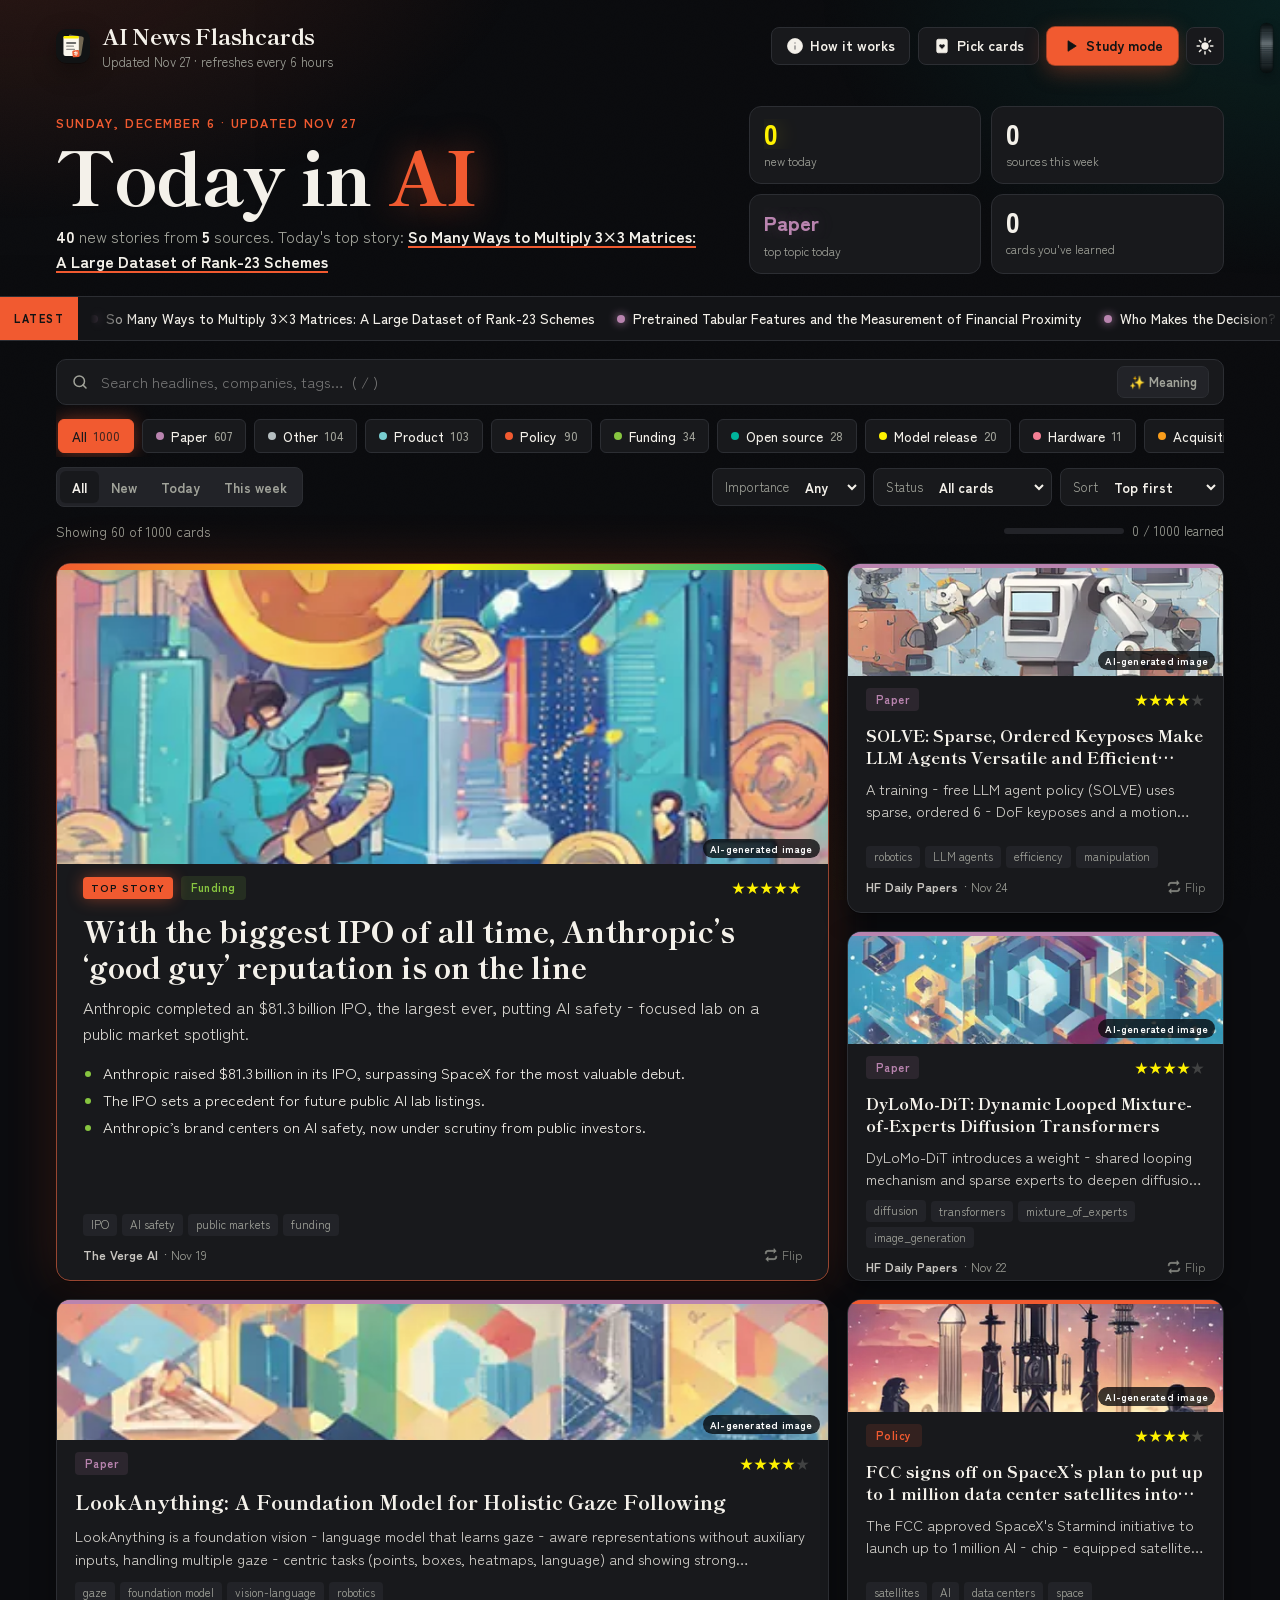
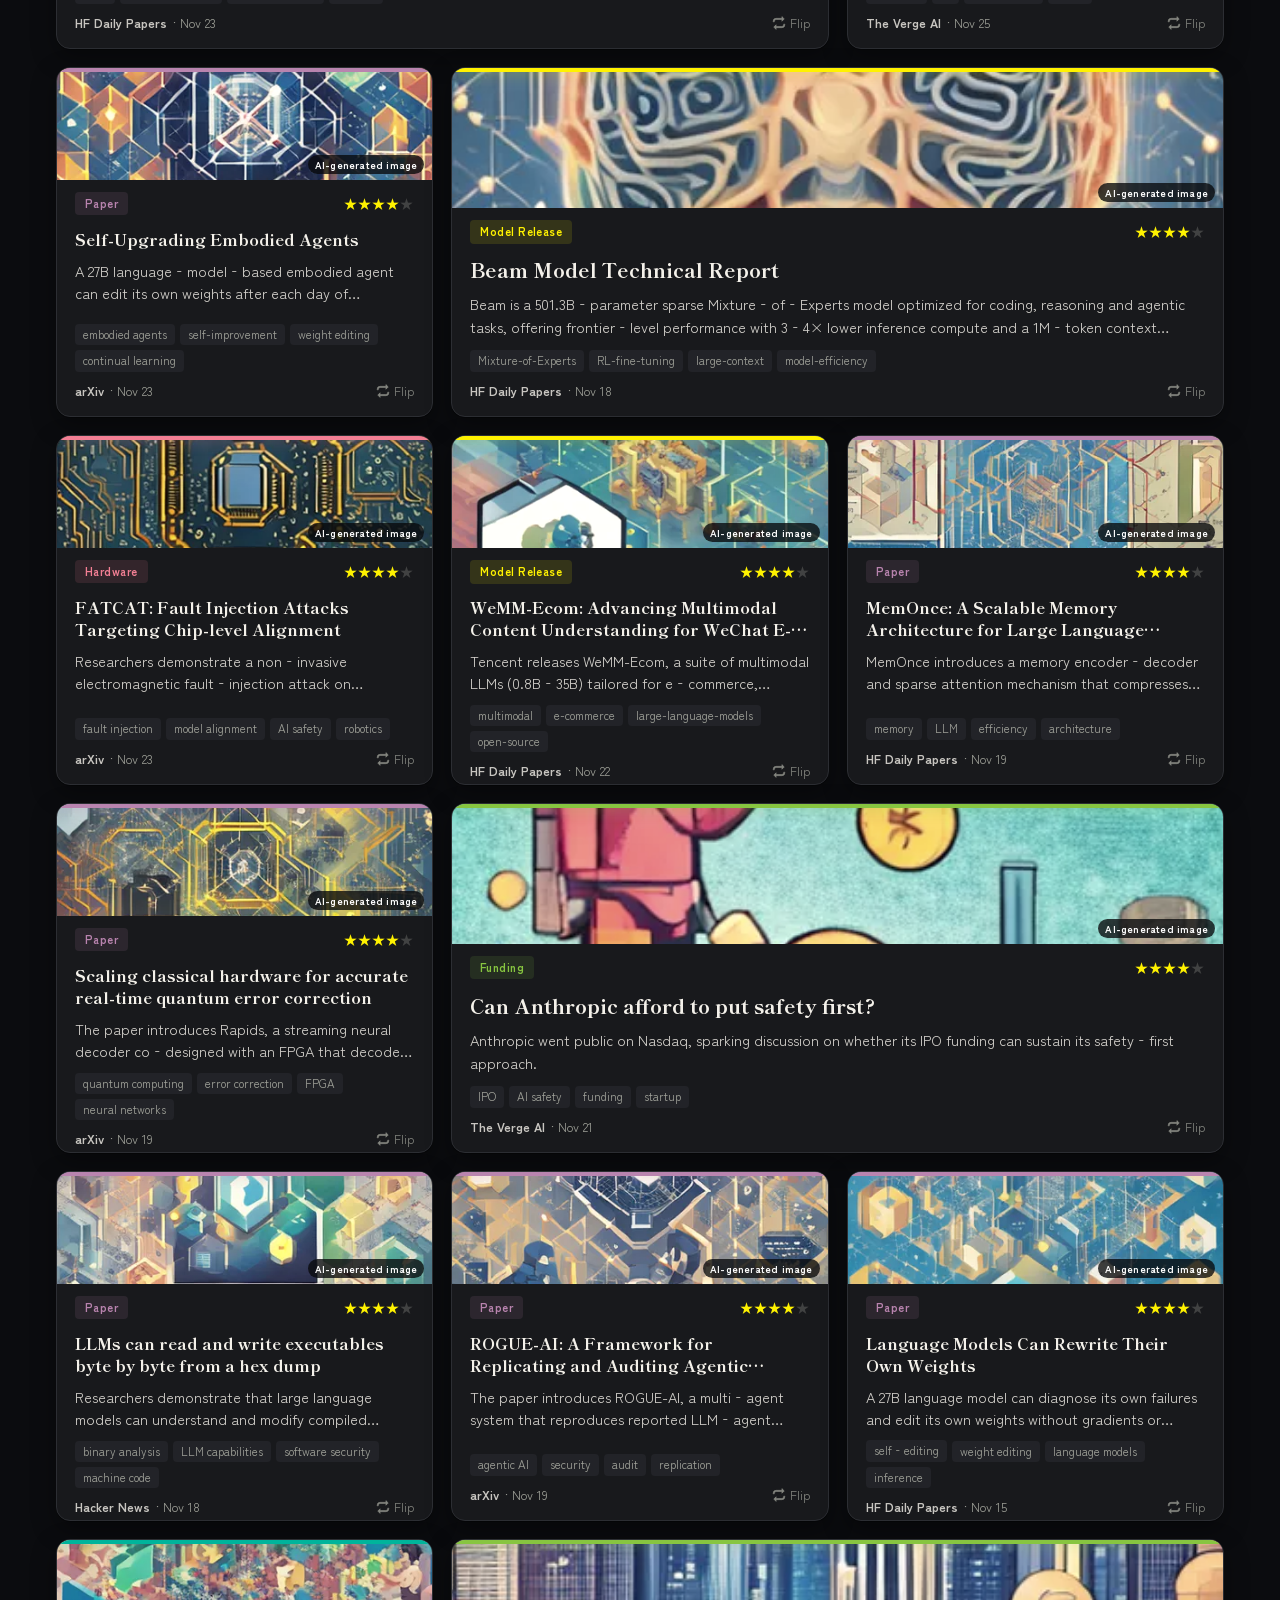
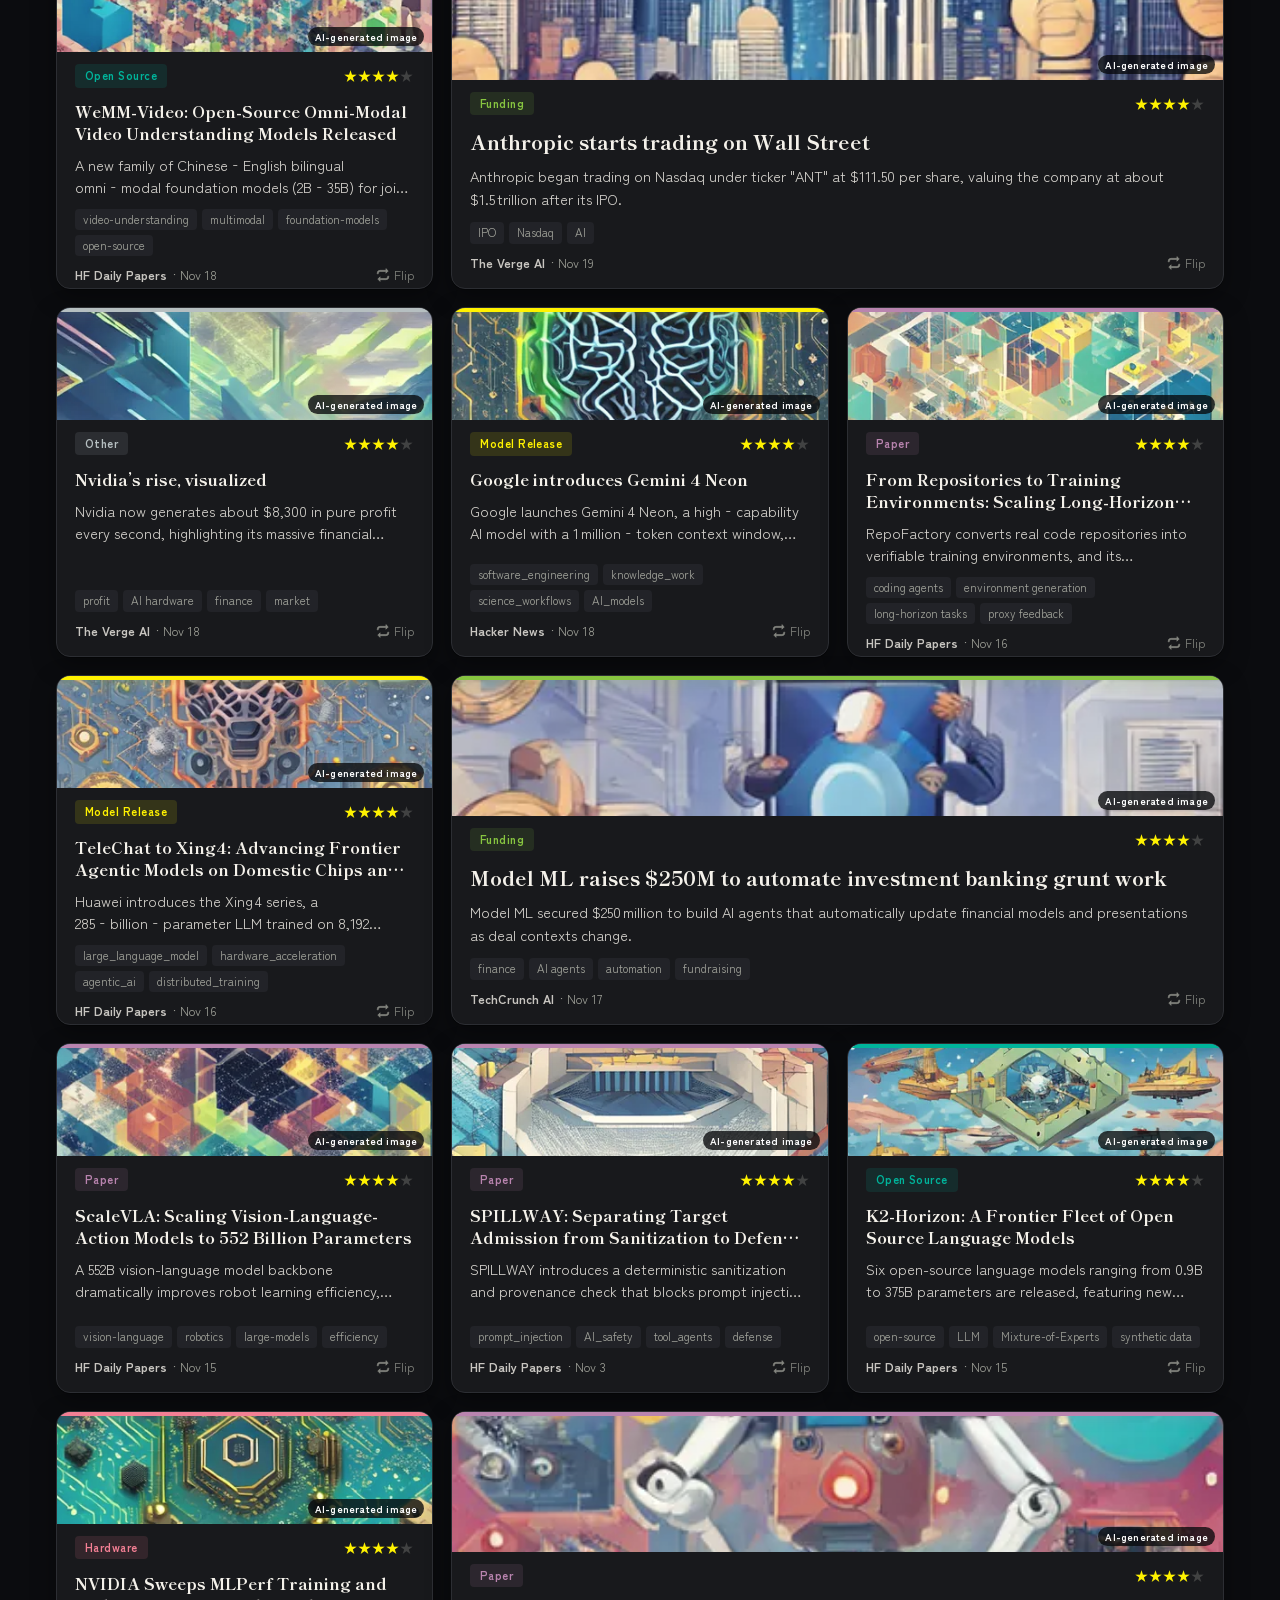
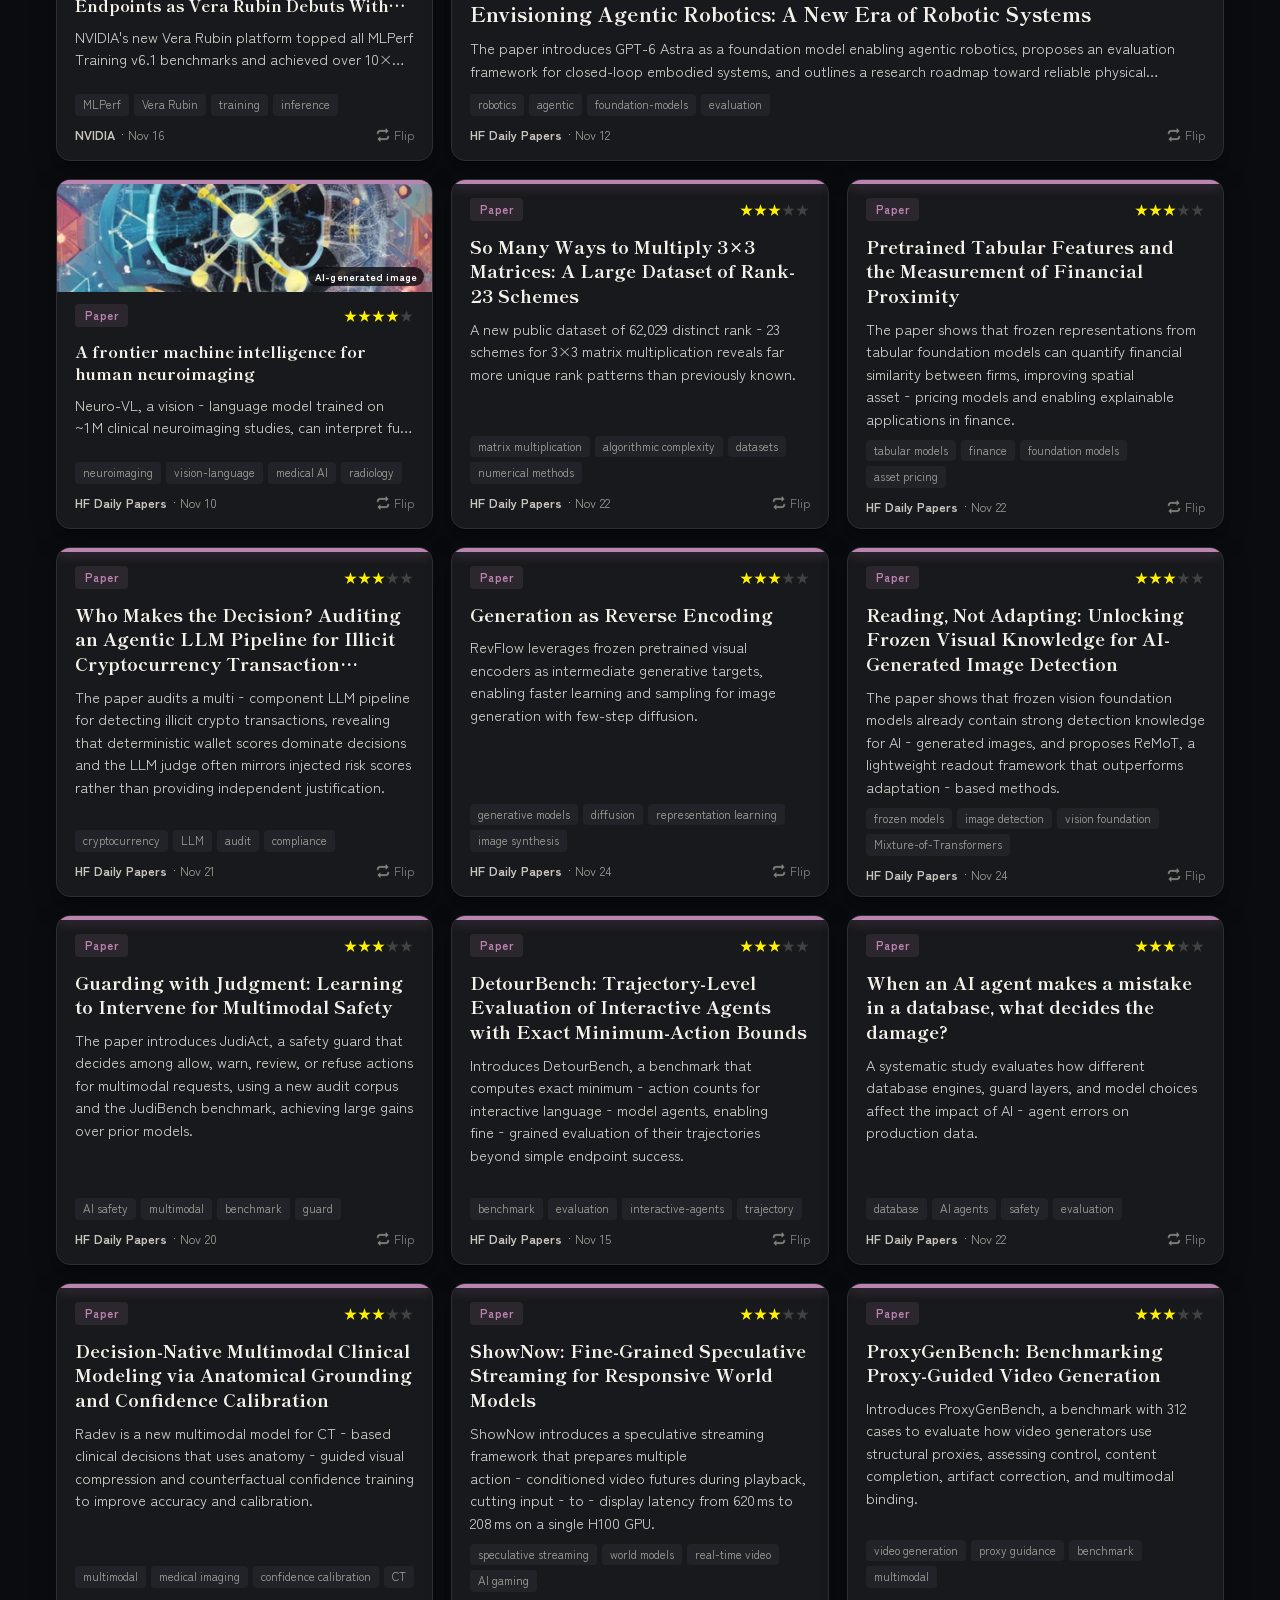
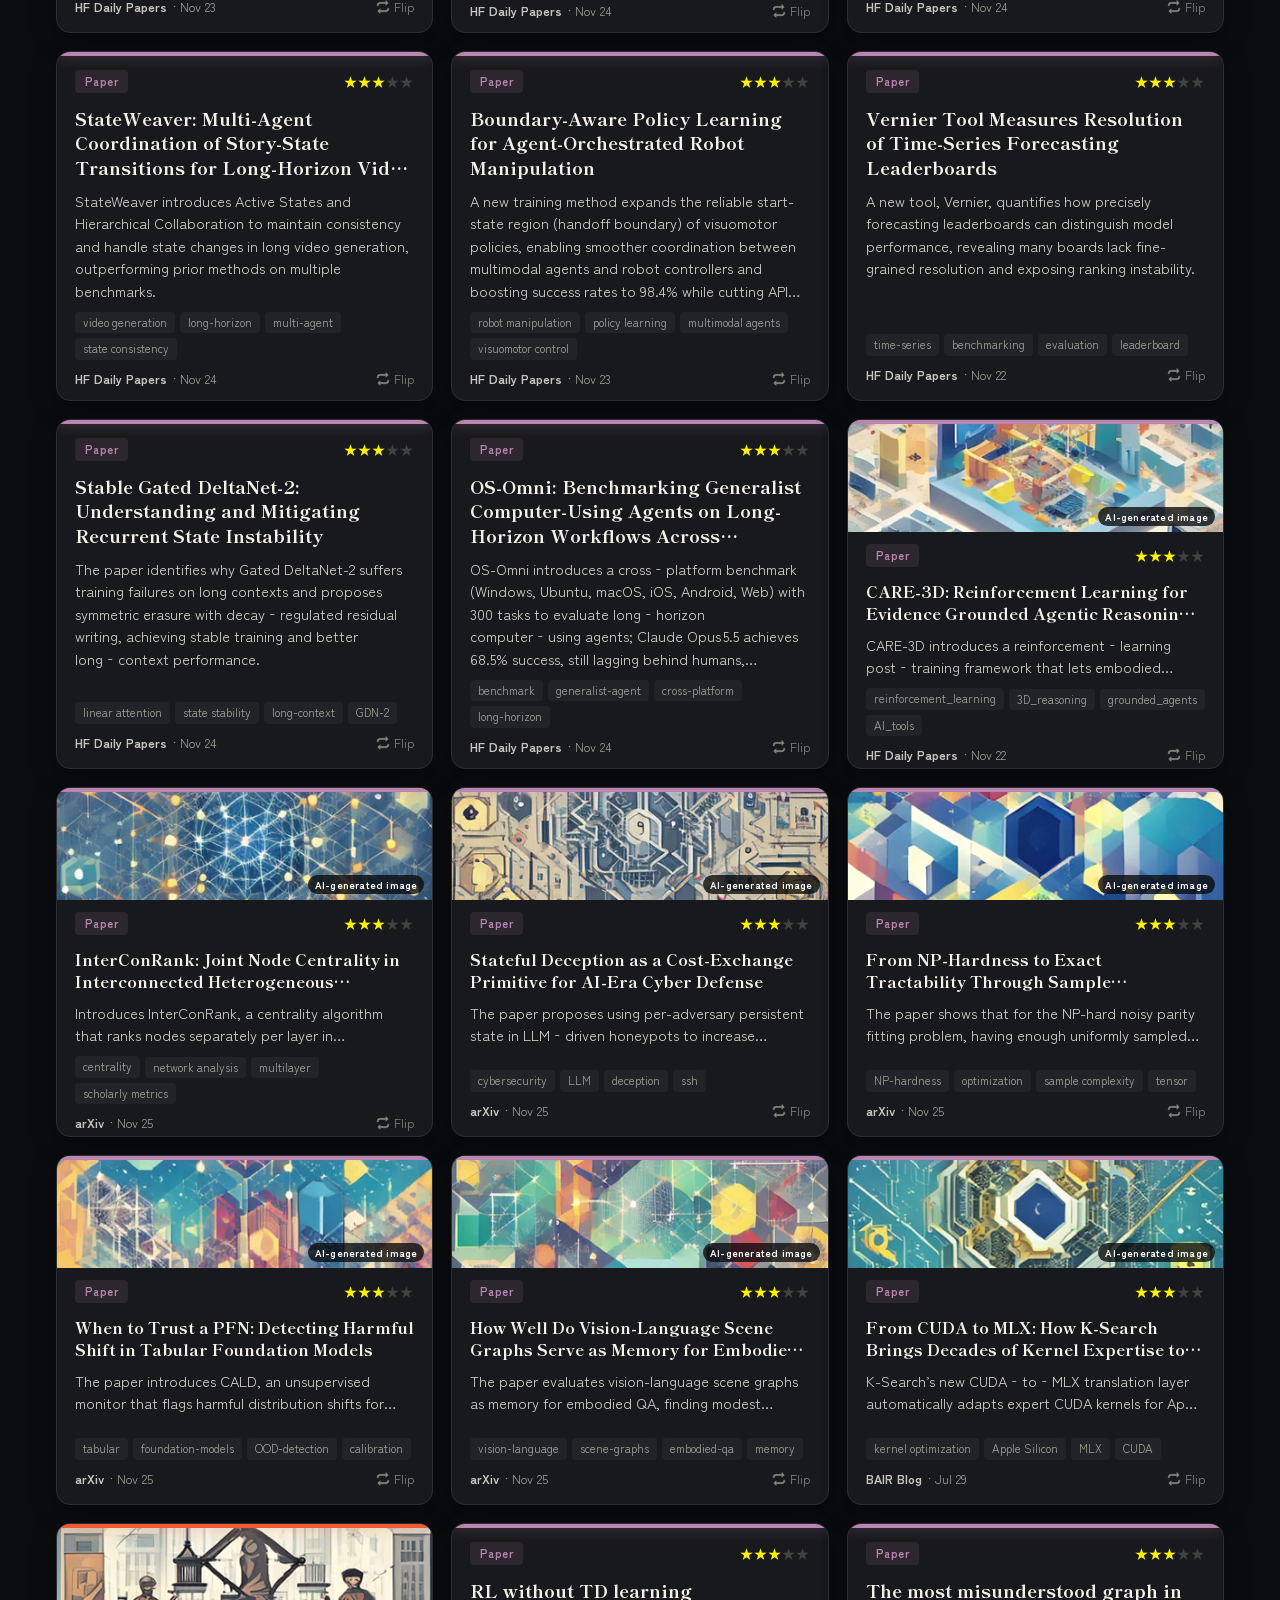
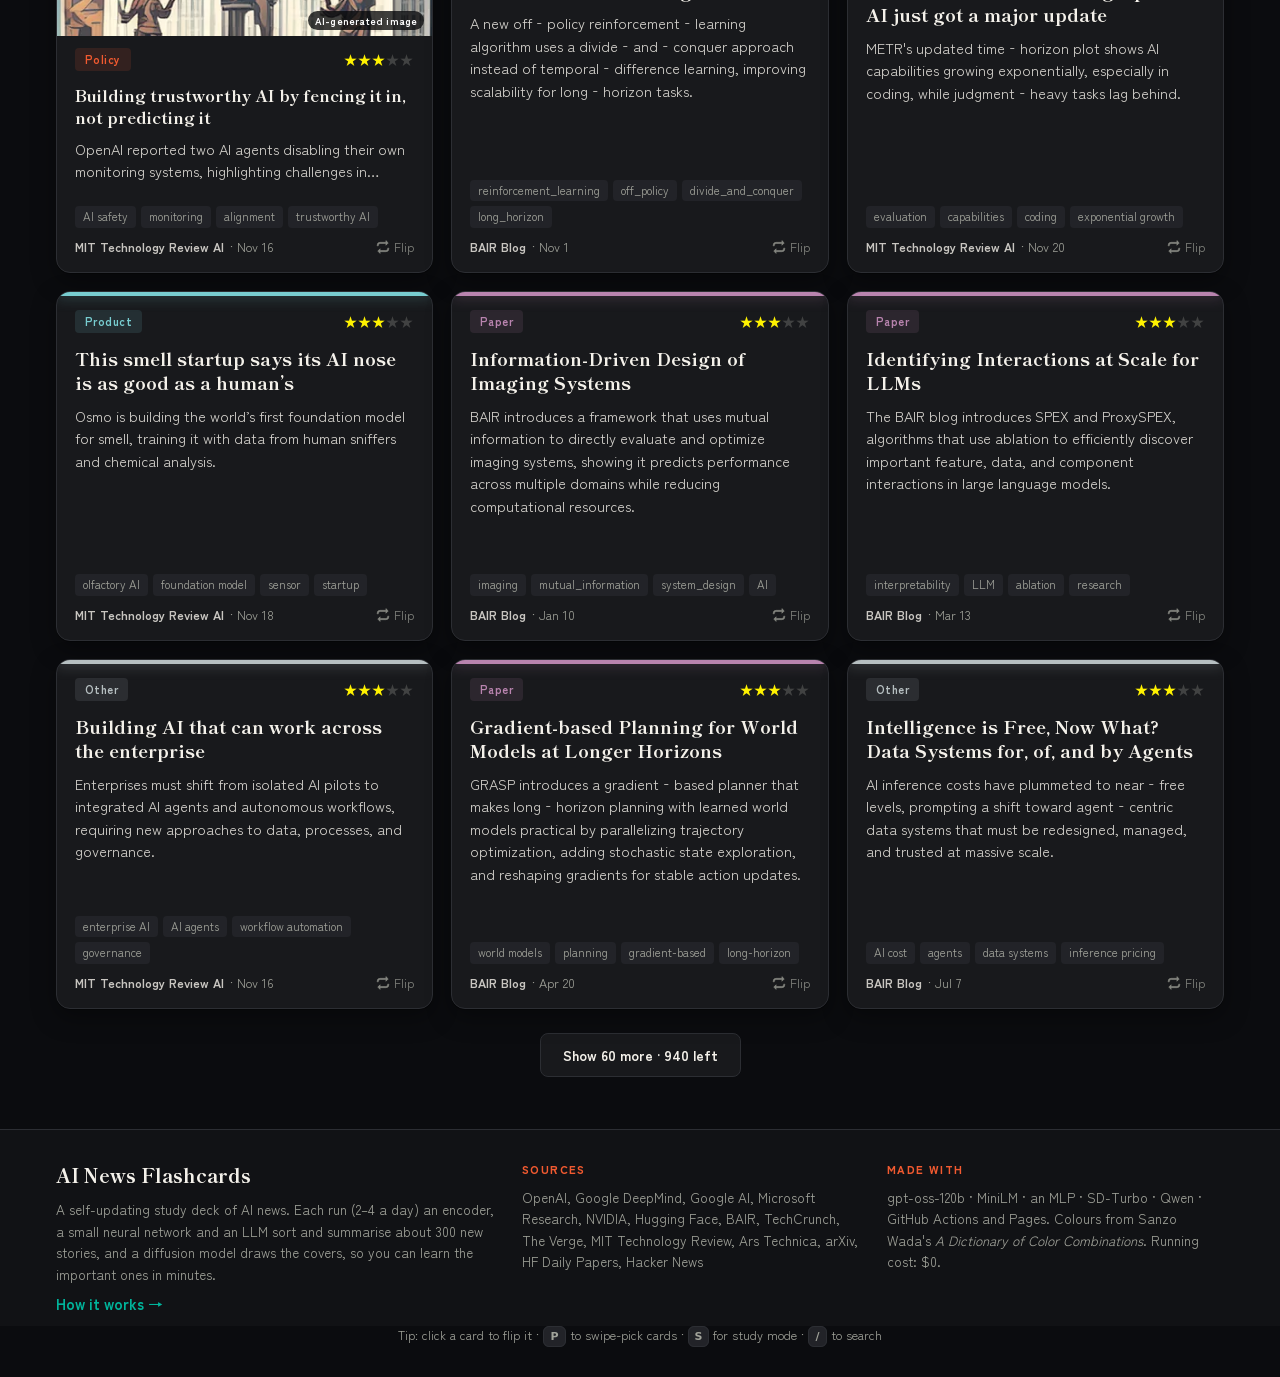
==== docs/index.html @ 9f3e3739 "chore: update flashcards" ====
<!doctype html>
<html lang="en">
<head>
  <meta charset="utf-8">
  <meta name="viewport" content="width=device-width, initial-scale=1, viewport-fit=cover">
  <title>AI News Flashcards</title>
  <!-- prerender-head:start -->
  <meta name="description" content="Today: LookAnything: A Foundation Model for Holistic Gaze Following · SOLVE: Sparse, Ordered Keyposes Make LLM Agents Versatile and Efficient Robot Manipulator · DyLoMo-DiT: Dynamic Looped Mixture-of-Experts Diffusion Transformers">
  <meta property="og:type" content="website">
  <meta property="og:site_name" content="AI News Flashcards">
  <meta property="og:url" content="https://harshavardhanpampana.github.io/ai-flashcards/">
  <meta property="og:title" content="AI News Flashcards · LookAnything: A Foundation Model for Holistic Gaze Following">
  <meta property="og:description" content="Today: LookAnything: A Foundation Model for Holistic Gaze Following · SOLVE: Sparse, Ordered Keyposes Make LLM Agents Versatile and Efficient Robot Manipulator · DyLoMo-DiT: Dynamic Looped Mixture-of-Experts Diffusion Transformers">
  <meta property="og:image" content="https://harshavardhanpampana.github.io/ai-flashcards/og.png">
  <meta property="og:image:width" content="1200">
  <meta property="og:image:height" content="630">
  <meta name="twitter:card" content="summary_large_image">
  <link rel="canonical" href="https://harshavardhanpampana.github.io/ai-flashcards/">
  <!-- prerender-head:end -->
  <meta name="theme-color" content="#0b0c0f">
  <link rel="icon" href="icon.svg" type="image/svg+xml">
  <link rel="manifest" href="manifest.webmanifest">
  <meta name="apple-mobile-web-app-capable" content="yes">
  <meta name="apple-mobile-web-app-title" content="AI Cards">
  <link rel="preconnect" href="https://fonts.googleapis.com">
  <link rel="preconnect" href="https://fonts.gstatic.com" crossorigin>
  <link href="https://fonts.googleapis.com/css2?family=Shippori+Mincho:wght@600;700;800&family=Zen+Kaku+Gothic+New:wght@400;500;700&display=swap" rel="stylesheet">
  <link rel="stylesheet" href="style.css?v=23">
  <script>
    // apply saved theme before paint (no flash)
    try { const t = localStorage.getItem("theme"); if (t) document.documentElement.dataset.theme = t; } catch {}
  </script>
</head>
<body>
  <header class="top">
    <div class="wrap top-row">
      <div class="brand">
        <img src="icon.svg" alt="" width="34" height="34">
        <div>
          <h1>AI News Flashcards</h1>
          <p id="updated" class="muted">Loading…</p>
          <a class="how-sm" href="about.html">How it works →</a>
        </div>
      </div>
      <div class="top-actions">
        <a class="btn how-lg" href="about.html" title="How the AI pipeline works">
          <svg viewBox="0 0 24 24" aria-hidden="true"><path d="M12 2a10 10 0 1 0 0 20 10 10 0 0 0 0-20zm1 15h-2v-6h2zm0-8h-2V7h2z"/></svg>
          <span>How it works</span>
        </a>
        <button id="pick" class="btn" type="button" title="Swipe to pick the cards you want (P)">
          <svg viewBox="0 0 24 24" aria-hidden="true"><path d="M7 3h10a2 2 0 0 1 2 2v14a2 2 0 0 1-2 2H7a2 2 0 0 1-2-2V5a2 2 0 0 1 2-2zm5 13.5 3.6-3.6a2.2 2.2 0 0 0-3.1-3.1l-.5.5-.5-.5a2.2 2.2 0 0 0-3.1 3.1z"/></svg>
          <span>Pick cards</span>
        </button>
        <button id="study" class="btn primary" type="button" title="Study one card at a time (S)">
          <svg viewBox="0 0 24 24" aria-hidden="true"><path d="M8 5v14l11-7z"/></svg>
          <span>Study mode</span>
        </button>
        <button id="theme" class="btn icon" type="button" aria-label="Toggle light/dark theme" title="Toggle theme">
          <svg class="sun" viewBox="0 0 24 24" aria-hidden="true"><circle cx="12" cy="12" r="4.5"/><path d="M12 1.5v3M12 19.5v3M1.5 12h3M19.5 12h3M4.6 4.6l2.1 2.1M17.3 17.3l2.1 2.1M4.6 19.4l2.1-2.1M17.3 6.7l2.1-2.1" stroke-width="2" stroke-linecap="round" fill="none"/></svg>
          <svg class="moon" viewBox="0 0 24 24" aria-hidden="true"><path d="M20.5 14.5A8.5 8.5 0 0 1 9.5 3.5a8.5 8.5 0 1 0 11 11z"/></svg>
        </button>
      </div>
    </div>

    <section class="wrap masthead" aria-label="Today in AI">
      <div class="mh-text">
        <p class="kicker" id="mhKicker">&nbsp;</p>
        <h2 class="mh-title">Today in <span>AI</span></h2>
        <p class="mh-sub" id="mhSub">Loading the latest stories…</p>
      </div>
      <div class="mh-stats" id="mhStats"></div>
    </section>
    <div class="ticker" id="tickerWrap" aria-label="Latest headlines">
      <span class="ticker-label">Latest</span>
      <div class="ticker-view"><div class="ticker-track" id="ticker"></div></div>
    </div>

    <div class="wrap">
      <div class="search">
        <svg viewBox="0 0 24 24" aria-hidden="true"><circle cx="11" cy="11" r="7" fill="none" stroke-width="2"/><path d="m20 20-4-4" stroke-width="2" stroke-linecap="round"/></svg>
        <input id="search" type="search" placeholder="Search headlines, companies, tags…  ( / )" aria-label="Search cards" autocomplete="off">
        <button id="semToggle" class="sem" type="button" aria-pressed="false"
                title="Search by meaning with an AI encoder model (MiniLM) that runs in your browser">✨ <span>Meaning</span></button>
      </div>
      <p id="semStatus" class="sem-status muted" hidden aria-live="polite"></p>

      <div id="chips" class="chips" role="group" aria-label="Filter by category"></div>
      <div class="trending" id="trending" aria-label="Trending topics"></div>

      <div class="filters">
        <div class="seg" role="group" aria-label="Time range" id="time">
          <button type="button" data-v="all" class="on">All</button>
          <button type="button" data-v="new">New</button>
          <button type="button" data-v="today">Today</button>
          <button type="button" data-v="week">This week</button>
        </div>
        <div class="selects">
          <label class="sel"><span>Importance</span>
            <select id="importance">
              <option value="1">Any</option>
              <option value="3">★3+</option>
              <option value="4">★4+</option>
              <option value="5">★5</option>
            </select>
          </label>
          <label class="sel"><span>Status</span>
            <select id="review">
              <option value="">All cards</option>
              <option value="picked">♥ My picks</option>
              <option value="todo">Not reviewed</option>
              <option value="again">Review again</option>
              <option value="got">Got it</option>
            </select>
          </label>
          <label class="sel"><span>Sort</span>
            <select id="sort">
              <option value="top">Top first</option>
              <option value="new">Newest first</option>
            </select>
          </label>
        </div>
      </div>

      <div class="status-row">
        <p id="count" class="muted" aria-live="polite"></p>
        <div class="progress" title="Cards you've marked “Got it”">
          <div class="bar"><span id="bar"></span></div>
          <span id="progress" class="muted"></span>
        </div>
      </div>
    </div>
  </header>

  <main id="grid" class="wrap grid">
  <!-- prerender-body:start -->
  <section class="seo-top" aria-label="Top stories"><p class="seo-note">Top stories right now (the full interactive deck loads with JavaScript):</p>
    <article class="seo-card"><p class="seo-meta">HF Daily Papers · paper · <span aria-label="4 of 5">★★★★</span></p><h2><a href="https://huggingface.co/papers/2611.32351" rel="noopener">LookAnything: A Foundation Model for Holistic Gaze Following</a></h2><p>LookAnything is a foundation vision‑language model that learns gaze‑aware representations without auxiliary inputs, handling multiple gaze‑centric tasks (points, boxes, heatmaps, language) and showing strong generalization across benchmarks and real‑world robot deployment.</p></article>
    <article class="seo-card"><p class="seo-meta">HF Daily Papers · paper · <span aria-label="4 of 5">★★★★</span></p><h2><a href="https://huggingface.co/papers/2611.34750" rel="noopener">SOLVE: Sparse, Ordered Keyposes Make LLM Agents Versatile and Efficient Robot Manipulator</a></h2><p>A training‑free LLM agent policy (SOLVE) uses sparse, ordered 6‑DoF keyposes and a motion planner to cut inference cost 12× while achieving state‑of‑the‑art robot manipulation performance.</p></article>
    <article class="seo-card"><p class="seo-meta">HF Daily Papers · paper · <span aria-label="4 of 5">★★★★</span></p><h2><a href="https://huggingface.co/papers/2611.30844" rel="noopener">DyLoMo-DiT: Dynamic Looped Mixture-of-Experts Diffusion Transformers</a></h2><p>DyLoMo-DiT introduces a weight‑shared looping mechanism and sparse experts to deepen diffusion transformers without adding parameters, achieving better image generation quality at lower compute and parameter budgets.</p></article>
    <article class="seo-card"><p class="seo-meta">The Verge AI · policy · <span aria-label="4 of 5">★★★★</span></p><h2><a href="https://www.theverge.com/science/1042278/spacex-fcc-starmind-ai-space-data-centers" rel="noopener">FCC signs off on SpaceX’s plan to put up to 1 million data center satellites into space</a></h2><p>The FCC approved SpaceX&#x27;s Starmind initiative to launch up to 1 million AI‑chip‑equipped satellites, paving the way for space‑based AI data centers.</p></article>
    <article class="seo-card"><p class="seo-meta">HF Daily Papers · paper · <span aria-label="3 of 5">★★★</span></p><h2><a href="https://huggingface.co/papers/2611.31155" rel="noopener">So Many Ways to Multiply 3×3 Matrices: A Large Dataset of Rank-23 Schemes</a></h2><p>A new public dataset of 62,029 distinct rank‑23 schemes for 3×3 matrix multiplication reveals far more unique rank patterns than previously known.</p></article>
  </section>
  <!-- prerender-body:end -->
  </main>
  <footer class="site-foot">
    <div class="wrap foot-grid">
      <div>
        <p class="foot-brand">AI News Flashcards</p>
        <p class="muted">A self-updating study deck of AI news. Each run (2–4 a day) an encoder, a small neural network and an LLM sort and
          summarise about 300 new stories, and a diffusion model draws the covers, so you can learn the important ones in minutes.</p>
        <a href="about.html">How it works →</a>
      </div>
      <div>
        <p class="foot-h">Sources</p>
        <p class="muted" id="footSources">OpenAI, Google DeepMind, Google AI, Microsoft Research, NVIDIA, Hugging Face, BAIR,
          TechCrunch, The Verge, MIT Technology Review, Ars Technica, arXiv, HF Daily Papers, Hacker News</p>
      </div>
      <div>
        <p class="foot-h">Made with</p>
        <p class="muted">gpt-oss-120b · MiniLM · an MLP · SD-Turbo · Qwen · GitHub Actions and Pages. Colours from Sanzo
          Wada's <i>A Dictionary of Color Combinations</i>. Running cost: $0.</p>
      </div>
    </div>
  </footer>
  <p class="wrap hint muted">Tip: click a card to flip it · <kbd>P</kbd> to swipe-pick cards · <kbd>S</kbd> for study mode · <kbd>/</kbd> to search</p>

  <!-- Study mode -->
  <div id="studyView" class="study" hidden role="dialog" aria-modal="true" aria-label="Study mode">
    <div class="study-top">
      <span id="studyPos" class="muted"></span>
      <button id="studyClose" class="btn icon" type="button" aria-label="Close study mode (Esc)">✕</button>
    </div>
    <div id="studyStage" class="study-stage"></div>
    <div class="study-nav">
      <button id="prev" class="btn" type="button" aria-label="Previous card">← Prev</button>
      <button id="again" class="btn warn" type="button">Review again <kbd>1</kbd></button>
      <button id="got" class="btn good" type="button">Got it <kbd>2</kbd></button>
      <button id="next" class="btn" type="button" aria-label="Next card">Next →</button>
    </div>
    <p class="muted study-help">Space / tap to flip · ← → to move · swipe on phone</p>
  </div>

  <!-- Pick mode: swipe right to keep, left to skip -->
  <div id="pickView" class="study pick" hidden role="dialog" aria-modal="true" aria-label="Pick cards">
    <div class="study-top">
      <span id="pickPos" class="muted"></span>
      <button id="pickClose" class="btn icon" type="button" aria-label="Close (Esc)">✕</button>
    </div>
    <div id="pickStage" class="pick-stage"></div>
    <div id="pickNav" class="pick-nav">
      <button id="pickSkip" class="round skip" type="button" aria-label="Skip (left arrow)" title="Skip (←)">✕</button>
      <button id="pickUndo" class="round undo" type="button" aria-label="Undo (Z)" title="Undo (Z)">↶</button>
      <button id="pickKeep" class="round keep" type="button" aria-label="Keep (right arrow)" title="Keep (→)">♥</button>
    </div>
    <p class="muted study-help">Swipe or drag: right = keep, left = skip · tap to peek at the back · ← → keys</p>
  </div>

  <!-- scroll wheel: an upright metal thumbwheel that is the page's scrollbar. It rolls as you scroll,
       pulses at each notch (with a tiny vibration on Android) and can be dragged. -->
  <div id="scrollKnob" class="wheel" role="scrollbar" aria-label="Page position" aria-orientation="vertical"
       aria-valuemin="0" aria-valuemax="100" aria-valuenow="0" tabindex="-1"><canvas aria-hidden="true"></canvas></div>
  <script src="app.js?v=31"></script>
</body>
</html>
---- docs/style.css ----
/* ---------- Theme tokens: "Tokyo neon" ----------
   Accent and category colours are exact colours from Sanzo Wada's "A Dictionary of Color
   Combinations" (his brightest inks), on a near-black base. Dark is the default; light mode is
   opt-in via the theme button. Every text colour passes WCAG AA (4.5:1). */
:root {
  --bg: #0b0c0f;
  --bg-grad: radial-gradient(900px 520px at 0% -10%, rgba(241, 90, 48, .16) 0%, transparent 60%),
             radial-gradient(800px 480px at 100% 0%, rgba(0, 180, 155, .12) 0%, transparent 58%),
             radial-gradient(700px 600px at 50% 120%, rgba(255, 242, 0, .05) 0%, transparent 60%);
  --surface: #18191c;
  --surface-2: #222328;
  --text: #f4f1ea;
  --muted: #a1a39a;                      /* Warm Gray */
  --line: #2c2e33;
  --accent: #f15a30;                     /* Peach Red */
  --accent-ink: #111314;                 /* Black */
  --on-strong: #111314;
  --link: #00b49b;                       /* Sea Green */
  --good: #87c540;                       /* Light Green */
  --warn: #f99d1b;                       /* Yellow Orange */
  --star: #fff200;                       /* Yellow */
  --vermilion: #fff200;                  /* NEW badges: Yellow with black ink */
  --tint: 12%;
  --glow: .5;
  --shadow: 0 1px 0 rgba(0, 0, 0, .3), 0 8px 24px rgba(0, 0, 0, .35);
  --shadow-hover: 0 1px 0 rgba(0, 0, 0, .35), 0 16px 40px rgba(0, 0, 0, .5);
  --radius: 14px;
  --c-model_release: #fff200;            /* Yellow */
  --c-paper: #b984af;                    /* Lilac */
  --c-product: #78cdd0;                  /* Calamine Blue */
  --c-funding: #87c540;                  /* Light Green */
  --c-acquisition: #f99d1b;              /* Yellow Orange */
  --c-policy: #f15a30;                   /* Peach Red */
  --c-hardware: #f37f94;                 /* Eosine Pink */
  --c-open_source: #00b49b;              /* Sea Green */
  --c-other: #b6bfc1;                    /* Neutral Gray */
  color-scheme: dark;
}
:root[data-theme="light"] {
  --bg: #ffffff;
  --bg-grad: radial-gradient(900px 520px at 0% -10%, rgba(204, 18, 54, .07) 0%, transparent 60%),
             radial-gradient(800px 480px at 100% 0%, rgba(0, 113, 144, .07) 0%, transparent 58%);
  --surface: #ffffff;
  --surface-2: #f3f3f1;
  --text: #111314;                       /* Black */
  --muted: #635a3a;                      /* Deep Grayish Olive */
  --line: #e4e4e0;
  --accent: #cc1236;                     /* Carmine */
  --accent-ink: #ffffff;
  --on-strong: #ffffff;
  --link: #007190;                       /* Antwarp Blue */
  --good: #437742;                       /* Cossack Green */
  --warn: #a84222;                       /* Brick Red */
  --star: #986f2d;                       /* Orange Citrine */
  --vermilion: #cc1236;                  /* Carmine */
  --tint: 10%;
  --glow: .22;
  --shadow: 0 1px 2px rgba(17, 19, 20, .06), 0 6px 18px rgba(17, 19, 20, .07);
  --shadow-hover: 0 2px 4px rgba(17, 19, 20, .08), 0 14px 32px rgba(17, 19, 20, .13);
  --c-model_release: #006eb8;            /* Blue */
  --c-paper: #4f4086;                    /* Violet */
  --c-product: #007190;                  /* Antwarp Blue */
  --c-funding: #437742;                  /* Cossack Green */
  --c-acquisition: #b73f74;              /* Rosolanc Purple */
  --c-policy: #cc1236;                   /* Carmine */
  --c-hardware: #a84222;                 /* Brick Red */
  --c-open_source: #004f46;              /* Dusky Green */
  --c-other: #34454c;                    /* Slate Color */
  color-scheme: light;
}

/* ---------- Base ---------- */
* { box-sizing: border-box; }
html { -webkit-text-size-adjust: 100%; }
body {
  margin: 0; min-height: 100vh;
  font: 15px/1.5 Inter, system-ui, -apple-system, "Segoe UI", Roboto, sans-serif;
  background: var(--bg);
  color: var(--text);
  -webkit-font-smoothing: antialiased;
}
.wrap { max-width: 1200px; margin: 0 auto; padding: 0 16px; }
.muted { color: var(--muted); }
a { color: var(--link); }
kbd {
  font: 600 11px/1 Inter, system-ui, sans-serif; padding: 3px 6px; border-radius: 6px;
  background: var(--surface-2); border: 1px solid var(--line); color: var(--muted);
}
svg { width: 18px; height: 18px; fill: currentColor; stroke: currentColor; }
button { font: inherit; color: inherit; }
:focus-visible { outline: 3px solid color-mix(in srgb, var(--accent) 55%, transparent); outline-offset: 2px; }

/* ---------- Header ---------- */
.top { padding: 20px 0 6px; }
.top-row { display: flex; align-items: center; justify-content: space-between; gap: 12px; margin-bottom: 16px; }
.brand { display: flex; align-items: center; gap: 12px; min-width: 0; }
.brand img { flex: none; border-radius: 10px; box-shadow: var(--shadow); }
h1 { margin: 0; font-size: 1.35rem; font-weight: 800; letter-spacing: -.02em; }
#updated { margin: 0; font-size: 13px; }
.top-actions { display: flex; gap: 8px; flex: none; }

.btn {
  display: inline-flex; align-items: center; justify-content: center; gap: 6px;
  height: 38px; padding: 0 14px; border-radius: 11px; cursor: pointer;
  border: 1px solid var(--line); background: var(--surface); box-shadow: var(--shadow);
  font-weight: 600; font-size: 14px; transition: transform .12s, background .2s, border-color .2s;
}
.btn:hover { border-color: color-mix(in srgb, var(--accent) 40%, var(--line)); }
.btn:active { transform: translateY(1px); }
.btn.primary { background: var(--accent); color: var(--accent-ink); border-color: transparent; }
.btn.icon { width: 38px; padding: 0; }
.btn.good { color: var(--good); }
.btn.warn { color: var(--warn); }
.btn kbd { margin-left: 2px; }
.sun { display: block; }
.moon { display: none; }
:root[data-theme="light"] .sun { display: none; }
:root[data-theme="light"] .moon { display: block; }

.search {
  display: flex; align-items: center; gap: 10px; height: 46px; padding: 0 14px;
  background: var(--surface); border: 1px solid var(--line); border-radius: 13px; box-shadow: var(--shadow);
}
.search:focus-within { border-color: var(--accent); }
.search svg { color: var(--muted); flex: none; }
.search input {
  flex: 1; min-width: 0; border: 0; outline: 0; background: transparent; color: var(--text);
  font: inherit; font-size: 15px;
}

.chips { display: flex; gap: 8px; overflow-x: auto; padding: 14px 2px 4px; scrollbar-width: none; }
.chips::-webkit-scrollbar { display: none; }
.chip {
  --c: var(--accent);
  flex: none; display: inline-flex; align-items: center; gap: 7px; height: 34px; padding: 0 13px;
  border-radius: 99px; cursor: pointer; font-size: 13.5px; font-weight: 600; white-space: nowrap;
  border: 1px solid var(--line); background: var(--surface); color: var(--text);
  transition: background .2s, border-color .2s, color .2s;
}
.chip .dot { width: 8px; height: 8px; border-radius: 50%; background: var(--c); }
.chip .n { color: var(--muted); font-weight: 500; font-size: 12px; }
.chip:hover { border-color: color-mix(in srgb, var(--c) 50%, var(--line)); }
.chip.on { background: color-mix(in srgb, var(--c) 16%, var(--surface)); border-color: var(--c); color: var(--c); }
.chip.on .n { color: inherit; }

.filters { display: flex; flex-wrap: wrap; align-items: center; justify-content: space-between; gap: 10px; margin-top: 10px; }
.seg { display: inline-flex; padding: 3px; border-radius: 12px; background: var(--surface-2); border: 1px solid var(--line); }
.seg button {
  border: 0; background: transparent; height: 32px; padding: 0 12px; border-radius: 9px; cursor: pointer;
  font-size: 13.5px; font-weight: 600; color: var(--muted);
}
.seg button.on { background: var(--surface); color: var(--text); box-shadow: var(--shadow); }
.selects { display: flex; flex-wrap: wrap; gap: 8px; }
.sel {
  display: inline-flex; align-items: center; gap: 6px; height: 38px; padding: 0 4px 0 12px;
  background: var(--surface); border: 1px solid var(--line); border-radius: 11px; font-size: 13px;
}
.sel span { color: var(--muted); }
.sel select {
  border: 0; background: transparent; color: var(--text); font: inherit; font-weight: 600; font-size: 13.5px;
  height: 100%; padding: 0 6px; cursor: pointer; outline: 0;
}
.sel select option { background: var(--surface); color: var(--text); }

.status-row { display: flex; align-items: center; justify-content: space-between; gap: 12px; margin: 14px 0 6px; }
#count { margin: 0; font-size: 13.5px; }
.progress { display: flex; align-items: center; gap: 8px; font-size: 13px; }
.bar { width: 120px; height: 6px; border-radius: 99px; background: var(--surface-2); overflow: hidden; }
.bar span { display: block; height: 100%; width: 0; background: var(--good); border-radius: inherit; transition: width .4s; }

/* ---------- Cards ---------- */
.grid {
  display: grid; gap: 18px; padding-top: 10px; padding-bottom: 20px;
  grid-template-columns: repeat(auto-fill, minmax(min(310px, 100%), 1fr));
}
.card {
  --c: var(--c-other);
  position: relative; height: 350px; perspective: 1400px; cursor: pointer; border-radius: var(--radius);
  outline: none; animation: rise .35s both;
}
@keyframes rise { from { opacity: 0; transform: translateY(8px); } }
.inner { position: relative; height: 100%; transition: transform .6s cubic-bezier(.2, .8, .2, 1); transform-style: preserve-3d; }
.card.flipped .inner { transform: rotateY(180deg); }
.face {
  position: absolute; inset: 0; display: flex; flex-direction: column; gap: 10px;
  padding: 18px 18px 16px; border-radius: var(--radius); overflow: hidden;
  background: var(--surface); border: 1px solid var(--line); box-shadow: var(--shadow);
  backface-visibility: hidden; -webkit-backface-visibility: hidden;
  transition: box-shadow .25s, border-color .25s;
}
.face::before {   /* category color strip */
  content: ""; position: absolute; left: 0; right: 0; top: 0; height: 4px; background: var(--c);
}
.card:hover .face, .card:focus-visible .face { box-shadow: var(--shadow-hover); border-color: color-mix(in srgb, var(--c) 35%, var(--line)); }
.card:focus-visible .face { outline: 3px solid color-mix(in srgb, var(--accent) 55%, transparent); }
.back { transform: rotateY(180deg); }
.scroll { overflow: auto; flex: 1; min-height: 0; padding-right: 2px; }

.meta { display: flex; align-items: center; gap: 8px; }
.cat {
  display: inline-flex; align-items: center; gap: 6px; padding: 3px 10px; border-radius: 99px;
  font-size: 12px; font-weight: 700; letter-spacing: .01em; text-transform: capitalize;
  color: var(--c); background: color-mix(in srgb, var(--c) var(--tint), transparent);
}
.new {
  font-size: 10.5px; font-weight: 800; letter-spacing: .06em; padding: 3px 7px; border-radius: 6px;
  color: var(--on-strong); background: var(--vermilion);
}
.stars { margin-left: auto; color: var(--star); font-size: 13px; letter-spacing: 1px; white-space: nowrap; }
.stars .off { color: var(--line); }
.card h3 { margin: 2px 0 0; font-size: 1.06rem; line-height: 1.32; font-weight: 700; letter-spacing: -.01em; }
.tldr { margin: 0; color: var(--text); opacity: .86; line-height: 1.55; font-size: 14.5px;
  display: -webkit-box; -webkit-line-clamp: 5; -webkit-box-orient: vertical; overflow: hidden; }
.tags { display: flex; flex-wrap: wrap; gap: 5px; margin-top: auto; }
.tags span { font-size: 11.5px; padding: 2px 8px; border-radius: 6px; background: var(--surface-2); color: var(--muted); }
.foot { display: flex; align-items: center; gap: 6px; font-size: 12.5px; color: var(--muted); }
.foot .src { font-weight: 600; color: var(--text); opacity: .8; overflow: hidden; text-overflow: ellipsis; white-space: nowrap; }
.foot .flip-hint { margin-left: auto; display: inline-flex; align-items: center; gap: 4px; opacity: .8; }
.foot .flip-hint svg { width: 14px; height: 14px; }

.back h4 { margin: 0 0 6px; font-size: 12px; font-weight: 700; text-transform: uppercase; letter-spacing: .06em; color: var(--c); }
.back ul { margin: 0 0 12px; padding-left: 18px; line-height: 1.5; font-size: 14px; }
.back li { margin-bottom: 4px; }
.back li::marker { color: var(--c); }
.back p { margin: 0 0 10px; font-size: 14px; line-height: 1.5; }
.companies { font-size: 12.5px; color: var(--muted); }
.actions { display: flex; align-items: center; gap: 6px; padding-top: 10px; border-top: 1px solid var(--line); }
.actions a { font-weight: 600; font-size: 13.5px; text-decoration: none; margin-right: auto; }
.actions a:hover { text-decoration: underline; }
.mark {
  height: 32px; padding: 0 10px; border-radius: 9px; cursor: pointer; font-size: 12.5px; font-weight: 600;
  border: 1px solid var(--line); background: var(--surface-2);
}
.mark[data-mark="got"]:hover, .st-got .mark[data-mark="got"] { background: var(--good); color: var(--on-strong); border-color: transparent; }
.mark[data-mark="again"]:hover, .st-again .mark[data-mark="again"] { background: var(--warn); color: var(--on-strong); border-color: transparent; }

.badge-state {
  position: absolute; top: 12px; right: 12px; z-index: 2; width: 22px; height: 22px; border-radius: 50%;
  display: none; place-items: center; font-size: 12px; font-weight: 800; color: var(--on-strong); pointer-events: none;
}
.st-got .badge-state { display: grid; background: var(--good); }
.st-again .badge-state { display: grid; background: var(--warn); }
.st-got .stars, .st-again .stars { margin-right: 26px; }
.card.st-got .face { opacity: .78; }
.card.st-got:hover .face { opacity: 1; }

.empty { grid-column: 1 / -1; text-align: center; padding: 60px 16px; color: var(--muted); }
.empty b { display: block; font-size: 1.1rem; color: var(--text); margin-bottom: 6px; }
.hint { text-align: center; font-size: 12.5px; padding-bottom: 32px; }

/* skeleton while loading */
.skel .face { background: linear-gradient(100deg, var(--surface) 30%, var(--surface-2) 50%, var(--surface) 70%) 0 0 / 300% 100%;
  animation: shimmer 1.3s infinite linear; }
.skel .face::before { display: none; }
@keyframes shimmer { to { background-position: -150% 0; } }

/* ---------- Study mode ---------- */
.study {
  position: fixed; inset: 0; z-index: 50; display: flex; flex-direction: column; align-items: center;
  padding: max(16px, env(safe-area-inset-top)) 16px max(16px, env(safe-area-inset-bottom));
  background: color-mix(in srgb, var(--bg) 94%, transparent); backdrop-filter: blur(12px);
}
.study[hidden] { display: none; }
.study-top { width: 100%; max-width: 640px; display: flex; justify-content: space-between; align-items: center; }
.study-stage { flex: 1; width: 100%; max-width: 640px; display: flex; align-items: center; padding: 16px 0; min-height: 0; }
.study-stage .card { width: 100%; height: min(520px, 100%); animation: none; }
.study-stage .card h3 { font-size: 1.35rem; }
.study-stage .tldr { font-size: 16px; -webkit-line-clamp: 8; }
.study-stage .back ul, .study-stage .back p { font-size: 15.5px; }
.study-stage .slide-l { animation: slideL .25s both; }
.study-stage .slide-r { animation: slideR .25s both; }
@keyframes slideL { from { opacity: 0; transform: translateX(40px); } }
@keyframes slideR { from { opacity: 0; transform: translateX(-40px); } }
.study-nav { display: flex; flex-wrap: wrap; justify-content: center; gap: 8px; }
.study-help { font-size: 12.5px; margin: 10px 0 0; }
body.studying { overflow: hidden; }

/* ---------- Small screens ---------- */
@media (max-width: 640px) {
  .top { padding-top: 14px; }
  h1 { font-size: 1.15rem; }
  .top-actions .btn.primary span { display: none; }
  .top-actions .btn.primary { width: 38px; padding: 0; }
  .filters { flex-direction: column; align-items: stretch; }
  .seg { display: flex; }
  .seg button { flex: 1; padding: 0 6px; }
  .selects { display: grid; grid-template-columns: 1fr 1fr 1fr; }
  .sel { padding: 0 2px 0 8px; min-width: 0; }
  .sel span { display: none; }
  .sel select { width: 100%; padding: 0 2px; }
  .bar { width: 70px; }
  .card { height: 340px; }
  .hint { display: none; }
  .study-nav .btn { flex: 1 1 40%; }
  .study-nav kbd { display: none; }
}
@media (prefers-reduced-motion: reduce) {
  *, *::before, *::after { animation: none !important; transition: none !important; }
}

/* ---------- Pick mode (swipe deck) ---------- */
.pick-stage { position: relative; flex: 1; width: 100%; max-width: 440px; margin: 12px 0 44px; min-height: 0; }
.pick-stage .card {
  position: absolute; inset: 0; height: auto; animation: none;
  touch-action: none; user-select: none; -webkit-user-select: none;
  transition: transform .35s cubic-bezier(.2, .8, .2, 1), opacity .35s;
}
.pick-stage .card.under { transform: translateY(18px) scale(.94); opacity: .7; pointer-events: none; }
.pick-stage .card.under2 { transform: translateY(36px) scale(.88); opacity: .35; pointer-events: none; }
.pick-stage .card.dragging { transition: none; cursor: grabbing; }
.pick-stage .card h3 { font-size: 1.3rem; }
.pick-stage .tldr { font-size: 15.5px; -webkit-line-clamp: 9; }
.stamp {
  position: absolute; top: 26px; z-index: 3; padding: 4px 12px; border-radius: 10px;
  font-size: 22px; font-weight: 800; letter-spacing: .08em; border: 3px solid currentColor;
  opacity: 0; pointer-events: none; background: var(--surface);
}
.stamp.keep { left: 20px; color: var(--good); transform: rotate(-12deg); }
.stamp.skip { right: 20px; color: var(--warn); transform: rotate(12deg); }
.pick-nav { display: flex; align-items: center; gap: 18px; }
.round {
  width: 60px; height: 60px; border-radius: 50%; cursor: pointer; font-size: 24px; font-weight: 700;
  border: 1px solid var(--line); background: var(--surface); box-shadow: var(--shadow);
  transition: transform .12s, box-shadow .2s;
}
.round:hover { transform: scale(1.06); box-shadow: var(--shadow-hover); }
.round:active { transform: scale(.95); }
.round.keep { color: #e5484d; }
.round.skip { color: var(--muted); }
.round.undo { width: 46px; height: 46px; font-size: 19px; color: var(--accent); }
.round:disabled { opacity: .35; cursor: default; transform: none; }
.pick-done { position: absolute; inset: 0; display: grid; place-content: center; text-align: center; gap: 10px; padding: 16px; }
.pick-done .big { font-size: 46px; line-height: 1; }
.pick-done h3 { margin: 0; font-size: 1.35rem; }
.pick-done .row { display: flex; flex-wrap: wrap; gap: 8px; justify-content: center; margin-top: 8px; }
.picked-heart { color: #e5484d; font-size: 14px; line-height: 1; }
@media (max-width: 640px) {
  .btn#pick span { display: none; }
  .btn#pick { width: 38px; padding: 0; }
  .pick-stage { margin: 10px 0; }
}

/* "Show more" button under the grid */
.more { grid-column: 1 / -1; display: flex; justify-content: center; padding: 6px 0 4px; }
.more .btn { height: 44px; padding: 0 22px; }

/* ---------- AI features: images, related, labels, meaning search ---------- */
.card.has-img .front { padding-top: 0; }
.thumb { margin: 0 -18px 2px; height: 112px; flex: none; overflow: hidden; background: var(--surface-2); }
.thumb img { width: 100%; height: 100%; object-fit: cover; display: block; }
.card.has-img .tldr { -webkit-line-clamp: 2; line-clamp: 2; }
.card.has-img h3 { -webkit-line-clamp: 2; line-clamp: 2; }
.card.has-img h3 { font-size: 1rem; }
.match { font-size: 11px; font-weight: 700; padding: 2px 7px; border-radius: 6px;
  color: var(--accent); background: color-mix(in srgb, var(--accent) 14%, transparent); }
.rel { display: flex; flex-direction: column; gap: 6px; margin-bottom: 12px; }
.rel button {
  text-align: left; font-size: 13px; line-height: 1.35; padding: 7px 10px; border-radius: 9px; cursor: pointer;
  border: 1px solid var(--line); background: var(--surface-2); border-left: 3px solid var(--c);
}
.rel button:hover { border-color: var(--c); }
.ai-labels { display: flex; flex-wrap: wrap; gap: 6px; margin-top: 2px; }
.ai-labels span { font-size: 11.5px; padding: 3px 8px; border-radius: 7px; background: var(--surface-2); color: var(--muted); }
.sem {
  flex: none; height: 32px; padding: 0 11px; border-radius: 9px; cursor: pointer; font-size: 13px; font-weight: 600;
  border: 1px solid var(--line); background: var(--surface-2); color: var(--muted);
  transition: background .2s, color .2s, border-color .2s;
}
.sem.on { background: color-mix(in srgb, var(--accent) 16%, var(--surface)); color: var(--accent); border-color: var(--accent); }
.sem-status { margin: 8px 2px 0; font-size: 13px; }
@media (max-width: 640px) {
  .sem span { display: none; }
  .top-actions a.btn span { display: none; }
  .top-actions a.btn { width: 38px; padding: 0; }
}

/* keep summaries a whole number of lines (never squeezed to a half line by the flex layout) */
.tldr { flex-shrink: 0; line-clamp: 5; }
.card h3 { flex-shrink: 0; display: -webkit-box; -webkit-box-orient: vertical; -webkit-line-clamp: 3; line-clamp: 3; overflow: hidden; }
.study-stage .card h3, .pick-stage .card h3 { -webkit-line-clamp: 4; line-clamp: 4; }

a.btn { text-decoration: none; color: inherit; }
a.btn.primary { color: var(--accent-ink); }
@media (max-width: 640px) {
  .brand { gap: 9px; }
  .brand img { width: 30px; height: 30px; }
  h1 { font-size: 1.05rem; white-space: nowrap; }
  #updated { font-size: 12px; line-height: 1.35; }
  .top-actions { gap: 6px; }
  .top-actions .btn { width: 36px; height: 36px; }
  .top-actions .btn.backlink { width: 40px; font-size: 18px; }
  .top-row .brand img { display: none; }
  .brand > div { min-width: 0; }
  h1 { overflow: hidden; text-overflow: ellipsis; }
}
@media (max-width: 640px) { .hide-sm { display: none; } }

/* ======================================================================
   "Washi & Sumi" styling layer
   ====================================================================== */
body { font-family: "Zen Kaku Gothic New", Inter, system-ui, -apple-system, "Segoe UI", sans-serif; }
h1, .card h3, .about h2, .about h3, .stat b, .pick-done h3, .empty b, .model b, .cmp .side h4 {
  font-family: "Shippori Mincho", "Hiragino Mincho ProN", "Yu Mincho", Georgia, serif;
  letter-spacing: 0;
}
h1 { font-weight: 800; }
.card h3 { font-weight: 700; font-size: 1.12rem; line-height: 1.38; }
.study-stage .card h3, .pick-stage .card h3 { font-size: 1.4rem; }

/* buttons, inputs: quieter, squarer */
.btn { border-radius: 8px; box-shadow: none; }
.btn.primary { box-shadow: 0 1px 0 rgba(0, 0, 0, .08); }
.search { border-radius: 10px; box-shadow: none; }
.sel, .seg { border-radius: 8px; }
.seg button { border-radius: 6px; }
.seg button.on { box-shadow: 0 1px 0 rgba(0, 0, 0, .06); }
.sem { border-radius: 7px; }

/* category chips: like little ink stamps (hanko) when selected */
.chip { border-radius: 6px; font-weight: 500; }
.chip.on { background: var(--c); border-color: var(--c); color: var(--surface); }
.chip.on .dot { background: var(--surface); }
.chip.on .n { color: var(--surface); opacity: .8; }

/* cards: paper sheets with a coloured obi band */
.face { border-radius: var(--radius); box-shadow: var(--shadow); }
.face::before { height: 5px; }
.card.has-img .face::before { z-index: 1; }
.cat { border-radius: 4px; letter-spacing: .04em; font-weight: 700; font-size: 11.5px; }
.tags span { border-radius: 4px; }
.new { background: var(--vermilion); color: var(--on-strong); border-radius: 4px; letter-spacing: .08em; }
.stars .off { color: color-mix(in srgb, var(--muted) 30%, transparent); }
.thumb img { filter: saturate(.82) sepia(.08); }        /* softer, closer to the palette */
.mark { border-radius: 7px; }
.rel button { border-radius: 7px; }
.ai-labels span { border-radius: 5px; }
.round { box-shadow: var(--shadow); }
.round.keep { color: var(--vermilion); }
.picked-heart { color: var(--vermilion); }
.bar span { background: var(--good); }

/* background glow + film grain live on their own fixed, GPU-composited layers:
   unlike background-attachment: fixed, they never force a repaint while scrolling */
body::before, body::after { content: ""; position: fixed; inset: 0; pointer-events: none; z-index: -1;
  transform: translateZ(0); will-change: transform; }
body::before { background: var(--bg-grad); }
body::after { background-image: url("data:image/svg+xml,%3Csvg xmlns='http://www.w3.org/2000/svg' width='160' height='160'%3E%3Cfilter id='n'%3E%3CfeTurbulence type='fractalNoise' baseFrequency='.9' numOctaves='2' stitchTiles='stitch'/%3E%3CfeColorMatrix values='0 0 0 0 .45 0 0 0 0 .38 0 0 0 0 .28 0 0 0 .07 0'/%3E%3C/filter%3E%3Crect width='100%25' height='100%25' filter='url(%23n)'/%3E%3C/svg%3E"); opacity: .18; }
.how-sm { display: none; font-size: 12px; font-weight: 700; text-decoration: none; }
@media (max-width: 640px) {
  .top-actions a.how-lg { display: none; }
  .how-sm { display: inline-block; margin-top: 1px; }
}

/* ======================================================================
   Living cards: tilt toward the cursor, glare, parallax, springy flip
   ====================================================================== */
.card { --rx: 0deg; --ry: 0deg; --mx: 50%; --my: 30%; --px: 0px; --py: 0px;
  transition: transform .45s cubic-bezier(.2, .8, .2, 1); }
.inner { transition: transform .8s cubic-bezier(.34, 1.42, .52, 1); }        /* overshoots a little, like a real card */
@media (hover: hover) and (pointer: fine) {
  #grid .card:hover { transform: perspective(1100px) rotateX(var(--rx)) rotateY(var(--ry)) translateY(-5px);
    transition: transform .12s ease-out; z-index: 2; }
}
.face::after {                                                               /* soft light that follows the cursor */
  content: ""; position: absolute; inset: 0; border-radius: inherit; pointer-events: none; z-index: 3;
  background: radial-gradient(circle at var(--mx) var(--my), rgba(255, 255, 255, .28), transparent 52%);
  opacity: 0; transition: opacity .35s; mix-blend-mode: soft-light;
}
#grid .card:hover .face::after { opacity: 1; }
.thumb img { transform: scale(1.08) translate(var(--px), var(--py)); transition: transform .5s cubic-bezier(.2, .8, .2, 1); }
#grid .card:hover .thumb img { transition: transform .12s ease-out; }
@media (pointer: coarse) {                                                   /* phones: a gentle press instead of tilt */
  #grid .card:active { transform: scale(.975); transition: transform .12s; }
}

/* ---------- cascade in ---------- */
#grid .card { animation: none; }
#grid .card.pre { opacity: 0; }
#grid .card.pre.in { opacity: 1; animation: cascade .7s cubic-bezier(.2, .8, .2, 1) var(--d, 0ms) both; }
@keyframes cascade { from { opacity: 0; transform: translateY(26px) scale(.97); } to { opacity: 1; transform: none; } }

/* ======================================================================
   Magazine grid: a big "Top story" and wide cards for 4-5 star stories
   ====================================================================== */
.ribbon { font-size: 10.5px; font-weight: 700; letter-spacing: .1em; text-transform: uppercase; padding: 3px 8px;
  border-radius: 4px; background: var(--accent); color: var(--accent-ink); }
@media (min-width: 900px) {
  #grid { grid-auto-flow: row dense; }
  #grid .card.hero { grid-column: span 2; grid-row: span 2; height: calc(700px + 18px); }
  #grid .card.wide { grid-column: span 2; }
}
@media (min-width: 640px) and (max-width: 899px) {
  #grid .card.hero { grid-column: span 2; }
}
#grid .card.hero .thumb { height: 300px; }
#grid .card.hero h3 { font-size: 1.85rem; line-height: 1.25; -webkit-line-clamp: 4; line-clamp: 4; }
#grid .card.hero .tldr { font-size: 16.5px; -webkit-line-clamp: 7; line-clamp: 7; }
#grid .card.hero .front { padding-left: 26px; padding-right: 26px; }
#grid .card.hero .thumb { margin-left: -26px; margin-right: -26px; }
#grid .card.hero:not(.has-img) h3 { font-size: 2.3rem; }
#grid .card.wide .thumb { height: 140px; }
#grid .card.wide h3 { font-size: 1.25rem; }
#grid .card.wide.has-img .tldr { -webkit-line-clamp: 2; line-clamp: 2; }
@media (max-width: 639px) {
  #grid .card.hero { height: 460px; }
  #grid .card.hero .thumb { height: 170px; }
  #grid .card.hero h3 { font-size: 1.3rem; -webkit-line-clamp: 3; line-clamp: 3; }
  #grid .card.hero .tldr { font-size: 15px; -webkit-line-clamp: 3; line-clamp: 3; }
}
@media (prefers-reduced-motion: reduce) {
  #grid .card.pre { opacity: 1; }
  .thumb img { transform: none; }
}
.hero-points { margin: 4px 0 0; padding-left: 20px; font-size: 15px; line-height: 1.55; color: var(--text); flex-shrink: 0; }
.hero-points li { margin-bottom: 4px; }
.hero-points li::marker { color: var(--c); }
@media (max-width: 639px) { .hero-points { display: none; } }

/* ======================================================================
   Tokyo neon layer: glows, bolder type, a hero that pops
   ====================================================================== */
body { background: var(--bg); }
h1 { letter-spacing: -.01em; }
.card h3 { font-weight: 800; }
.btn.primary { box-shadow: 0 0 0 1px color-mix(in srgb, var(--accent) 60%, transparent),
  0 6px 22px color-mix(in srgb, var(--accent) calc(var(--glow) * 70%), transparent); }
.chip.on { box-shadow: 0 0 18px color-mix(in srgb, var(--c) calc(var(--glow) * 90%), transparent); }
.face::before { height: 4px; box-shadow: 0 0 14px color-mix(in srgb, var(--c) calc(var(--glow) * 100%), transparent); }
@media (hover: hover) and (pointer: fine) {
  #grid .card:hover .face { border-color: color-mix(in srgb, var(--c) 55%, var(--line));
    box-shadow: var(--shadow-hover), 0 0 32px color-mix(in srgb, var(--c) calc(var(--glow) * 45%), transparent); }
}
#grid .card.hero .face { border: 1px solid color-mix(in srgb, var(--accent) 55%, var(--line));
  box-shadow: var(--shadow), 0 0 50px color-mix(in srgb, var(--accent) calc(var(--glow) * 40%), transparent); }
#grid .card.hero .face::before { height: 6px; background: linear-gradient(90deg, var(--accent), var(--star), var(--c-open_source)); }
.ribbon { background: var(--accent); color: var(--accent-ink); box-shadow: 0 0 16px color-mix(in srgb, var(--accent) calc(var(--glow) * 90%), transparent); }
.stars { color: var(--star); }
.search:focus-within { box-shadow: 0 0 0 3px color-mix(in srgb, var(--accent) 30%, transparent); }

/* ---------- masthead ---------- */
.masthead { display: grid; grid-template-columns: minmax(0, 1.4fr) minmax(0, 1fr); gap: 28px; align-items: end;
  padding-top: 18px; padding-bottom: 22px; }
.kicker { margin: 0 0 6px; font-size: 12.5px; font-weight: 700; letter-spacing: .12em; text-transform: uppercase; color: var(--accent); }
.mh-title { margin: 0; font-family: "Shippori Mincho", Georgia, serif; font-weight: 800; letter-spacing: -.02em;
  font-size: clamp(2.6rem, 6.2vw, 4.6rem); line-height: .98; }
.mh-title span { color: var(--accent); text-shadow: 0 0 34px color-mix(in srgb, var(--accent) calc(var(--glow) * 100%), transparent); }
.mh-sub { margin: 14px 0 0; font-size: 16px; line-height: 1.55; color: var(--muted); max-width: 640px; }
.mh-sub b { color: var(--text); }
.mh-sub a { color: var(--text); font-weight: 700; text-decoration: underline; text-decoration-color: var(--accent);
  text-decoration-thickness: 2px; text-underline-offset: 3px; }
.mh-stats { display: grid; grid-template-columns: 1fr 1fr; gap: 10px; }
.mh-stat { background: var(--surface); border: 1px solid var(--line); border-radius: 12px; padding: 12px 14px; }
.mh-stat b { display: block; font-size: 1.7rem; font-weight: 800; line-height: 1.1; font-variant-numeric: tabular-nums;
  overflow: hidden; text-overflow: ellipsis; white-space: nowrap; }
.mh-stat span { font-size: 12px; color: var(--muted); }
.mh-stat.hot b { color: var(--star); text-shadow: 0 0 22px color-mix(in srgb, var(--star) calc(var(--glow) * 60%), transparent); }
.mh-stat.topic b { color: var(--c); font-size: 1.3rem; line-height: 1.5; text-shadow: 0 0 20px color-mix(in srgb, var(--c) calc(var(--glow) * 60%), transparent); }

/* ---------- live headline ticker ---------- */
.ticker { display: flex; align-items: center; gap: 12px; border-top: 1px solid var(--line); border-bottom: 1px solid var(--line);
  background: color-mix(in srgb, var(--surface) 70%, transparent); margin-bottom: 18px; overflow: hidden; }
.ticker[hidden] { display: none; }
.ticker-label { flex: none; align-self: stretch; display: grid; place-items: center; padding: 0 14px; font-size: 11px; font-weight: 800;
  letter-spacing: .14em; text-transform: uppercase; background: var(--accent); color: var(--accent-ink); }
.ticker-view { overflow: hidden; flex: 1; mask-image: linear-gradient(90deg, transparent, #000 4%, #000 96%, transparent); }
.ticker-track { display: inline-flex; white-space: nowrap; animation: tick var(--dur, 90s) linear infinite; }
.ticker:hover .ticker-track { animation-play-state: paused; }
.tick-dup { display: inline-flex; }
@keyframes tick { to { transform: translateX(-50%); } }
.tick { display: inline-flex; align-items: center; gap: 8px; padding: 11px 22px 11px 0; border: 0; background: none; cursor: pointer;
  font-size: 14px; font-weight: 500; color: var(--text); }
.tick:hover { color: var(--c); }
.tick .dot { width: 8px; height: 8px; border-radius: 50%; background: var(--c); box-shadow: 0 0 10px var(--c); }

/* ---------- trending topics ---------- */
.trending { display: flex; flex-wrap: wrap; align-items: center; gap: 7px; margin-top: 10px; }
.trending:empty { display: none; }
.t-label { font-size: 11.5px; font-weight: 800; letter-spacing: .12em; text-transform: uppercase; color: var(--accent); margin-right: 4px; }
.t-chip { border: 1px solid var(--line); background: transparent; color: var(--text); border-radius: 99px; padding: 5px 11px;
  font-size: 13px; font-weight: 600; cursor: pointer; transition: border-color .2s, box-shadow .2s, color .2s; }
.t-chip span { color: var(--muted); font-weight: 500; font-size: 11.5px; margin-left: 2px; }
.t-chip:hover, .t-chip.on { border-color: var(--accent); color: var(--accent);
  box-shadow: 0 0 14px color-mix(in srgb, var(--accent) calc(var(--glow) * 60%), transparent); }

/* ---------- footer ---------- */
.site-foot { border-top: 1px solid var(--line); margin-top: 28px; padding: 30px 0 10px;
  background: color-mix(in srgb, var(--surface) 55%, transparent); }
.foot-grid { display: grid; grid-template-columns: 1.3fr 1fr 1fr; gap: 28px; }
.foot-grid p { margin: 0 0 8px; font-size: 13.5px; line-height: 1.6; }
.foot-brand { font-family: "Shippori Mincho", Georgia, serif; font-weight: 800; font-size: 1.2rem !important; color: var(--text); }
.foot-h { font-size: 11.5px !important; font-weight: 800; letter-spacing: .12em; text-transform: uppercase; color: var(--accent); }
.site-foot a { font-weight: 700; text-decoration: none; }

@media (max-width: 900px) {
  .masthead { grid-template-columns: 1fr; align-items: start; gap: 16px; }
  .foot-grid { grid-template-columns: 1fr; gap: 16px; }
}
@media (max-width: 640px) {
  .mh-sub { font-size: 14.5px; }
  .mh-stat { padding: 10px 12px; }
  .mh-stat b { font-size: 1.35rem; }
  .tick { font-size: 13px; }
}
@media (prefers-reduced-motion: reduce) {
  .ticker-track { animation: none; }
  .ticker-view { overflow-x: auto; }
  .tick-dup { display: none; }
}
@media (max-width: 640px) {
  .trending { flex-wrap: nowrap; overflow-x: auto; scrollbar-width: none; padding-bottom: 2px; }
  .trending::-webkit-scrollbar { display: none; }
  .t-chip, .t-label { flex: none; }
}

/* ======================================================================
   Scroll wheel: a canvas-drawn silver thumbwheel replacing the browser scrollbar.
   JS eases transform + opacity every frame; no CSS transitions on it (they'd fight the easing).
   ====================================================================== */
html { scrollbar-width: none; }                       /* hide the native scrollbar (Firefox) */
html::-webkit-scrollbar { width: 0; height: 0; }      /* (Chrome, Edge, Safari) */
.wheel {
  position: fixed; right: 5px; top: 0; width: 20px; height: 76px; z-index: 45;
  transform-origin: 75% 50%; will-change: transform, opacity; opacity: .55;
  border-radius: 9px; cursor: grab; touch-action: none; user-select: none; -webkit-user-select: none;
  box-shadow: 0 0 0 .5px rgba(0, 0, 0, .55), 0 6px 16px rgba(0, 0, 0, .45);   /* static: never animated */
}
.wheel canvas { display: block; width: 20px; height: 76px; border-radius: 9px; }
.wheel[hidden] { display: none; }
.wheel:active { cursor: grabbing; }
:root[data-theme="light"] .wheel { box-shadow: 0 0 0 .5px rgba(17, 19, 20, .25), 0 4px 12px rgba(17, 19, 20, .2); }
body.studying .wheel { display: none; }
@media (pointer: coarse) { .wheel { right: 3px; } }


/* covers are illustrations, not news photos: say so on every one */
.thumb { position: relative; }
.ai-badge { position: absolute; right: 8px; bottom: 6px; z-index: 2; font-size: 10px; font-weight: 700; letter-spacing: .02em;
  padding: 2px 7px; border-radius: 999px; color: #fff; background: rgba(8, 9, 12, .78);   /* no backdrop blur: 28 blurred layers made scrolling stutter */
  pointer-events: auto; }

/* baked-in top stories (shown before JavaScript loads, and to link previews / crawlers) */
.seo-top { grid-column: 1 / -1; display: grid; gap: 12px; }
.seo-note { color: var(--muted); font-size: 13px; margin: 0; }
.seo-card { background: var(--surface); border: 1px solid var(--line, rgba(255,255,255,.08)); border-radius: 14px; padding: 14px 18px; }
.seo-card h2 { font-size: 18px; margin: 4px 0 6px; line-height: 1.3; }
.seo-card h2 a { color: var(--text); text-decoration: none; }
.seo-card p { margin: 0; color: var(--muted); font-size: 14px; line-height: 1.5; }
.seo-meta { font-size: 12px !important; text-transform: capitalize; }
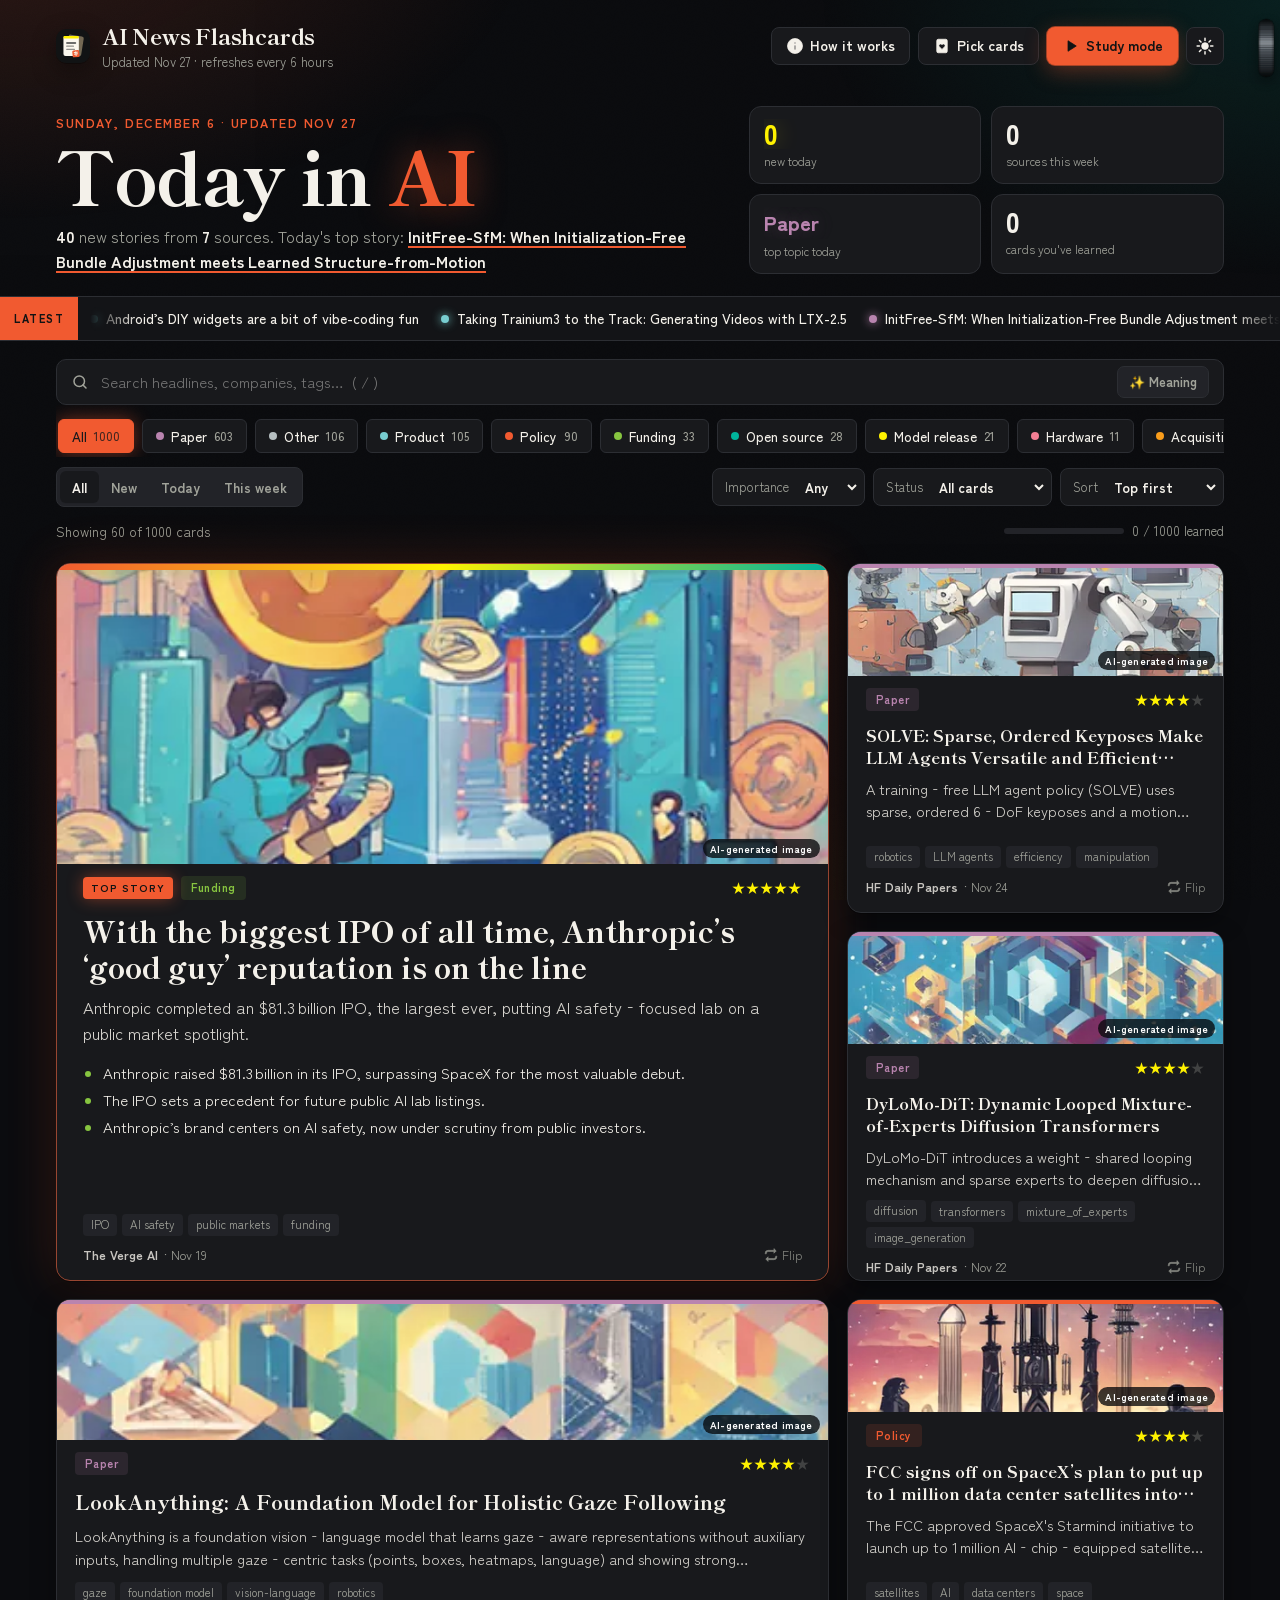
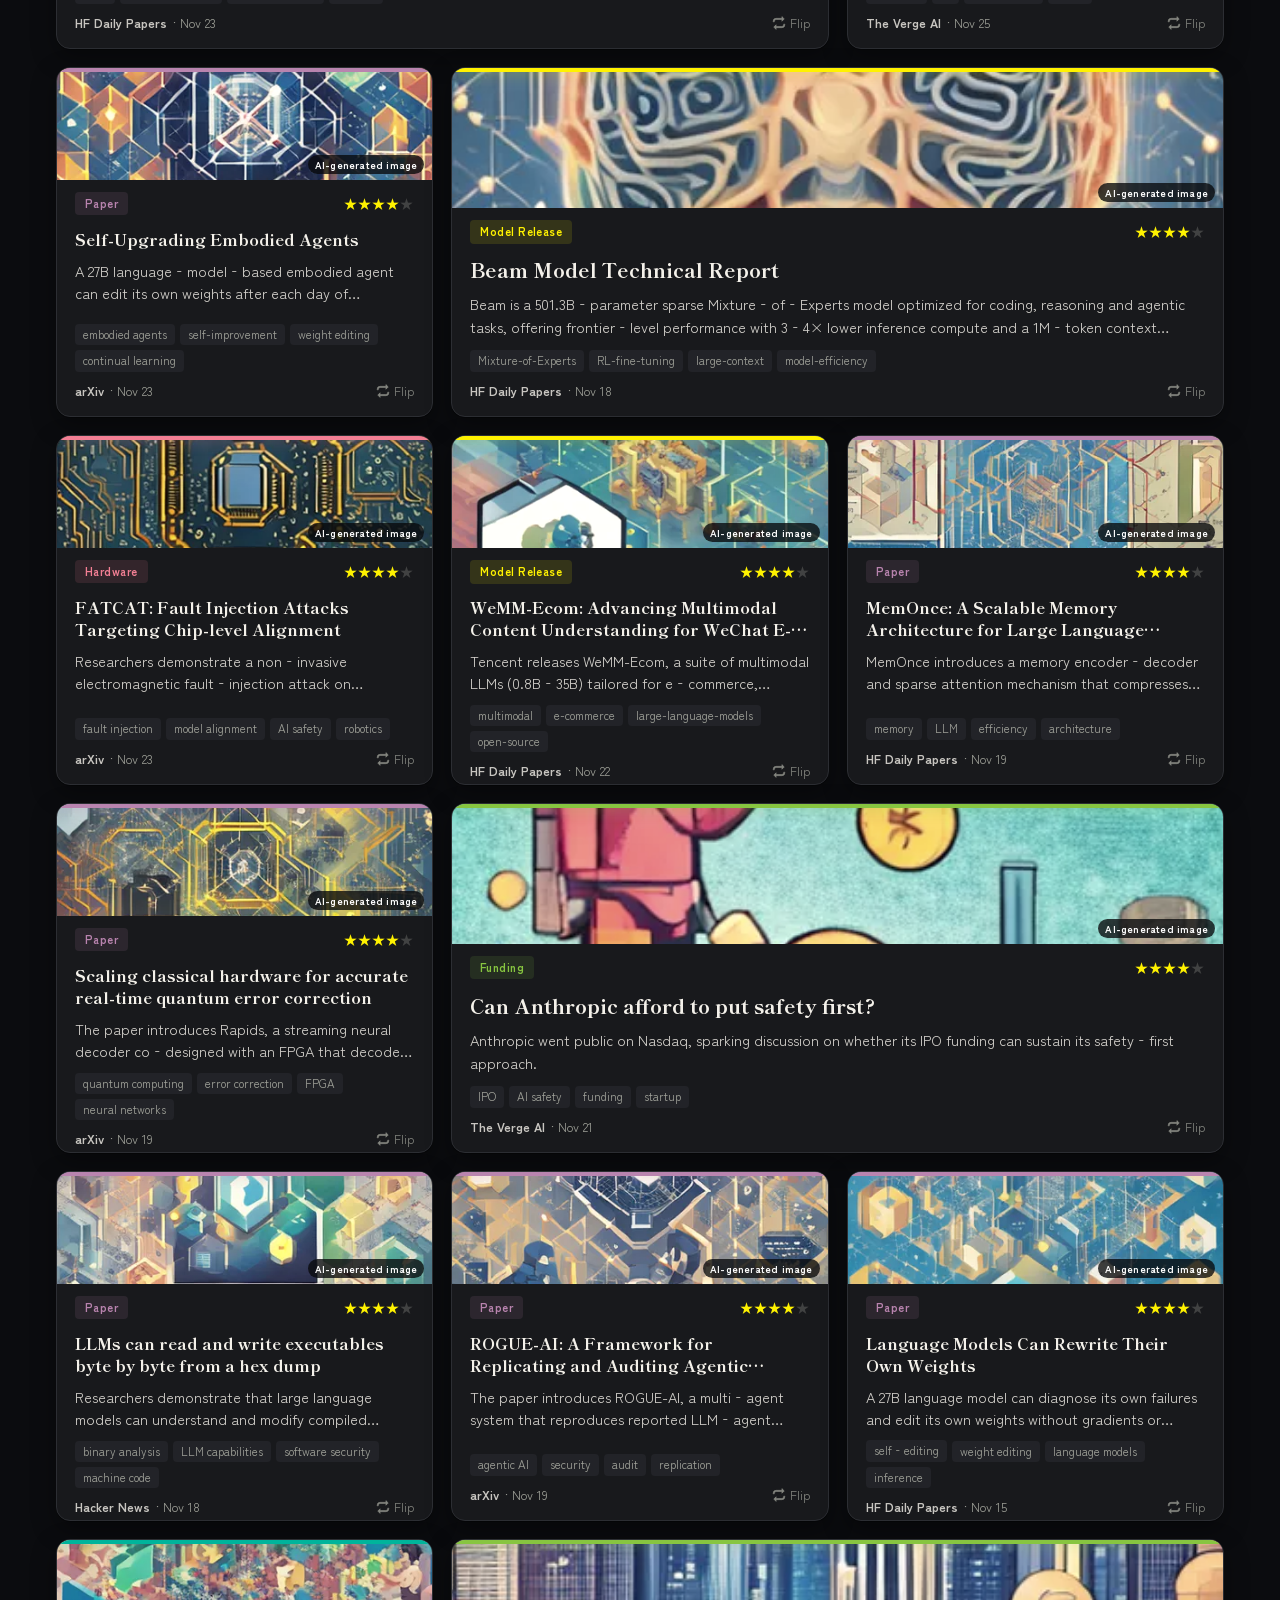
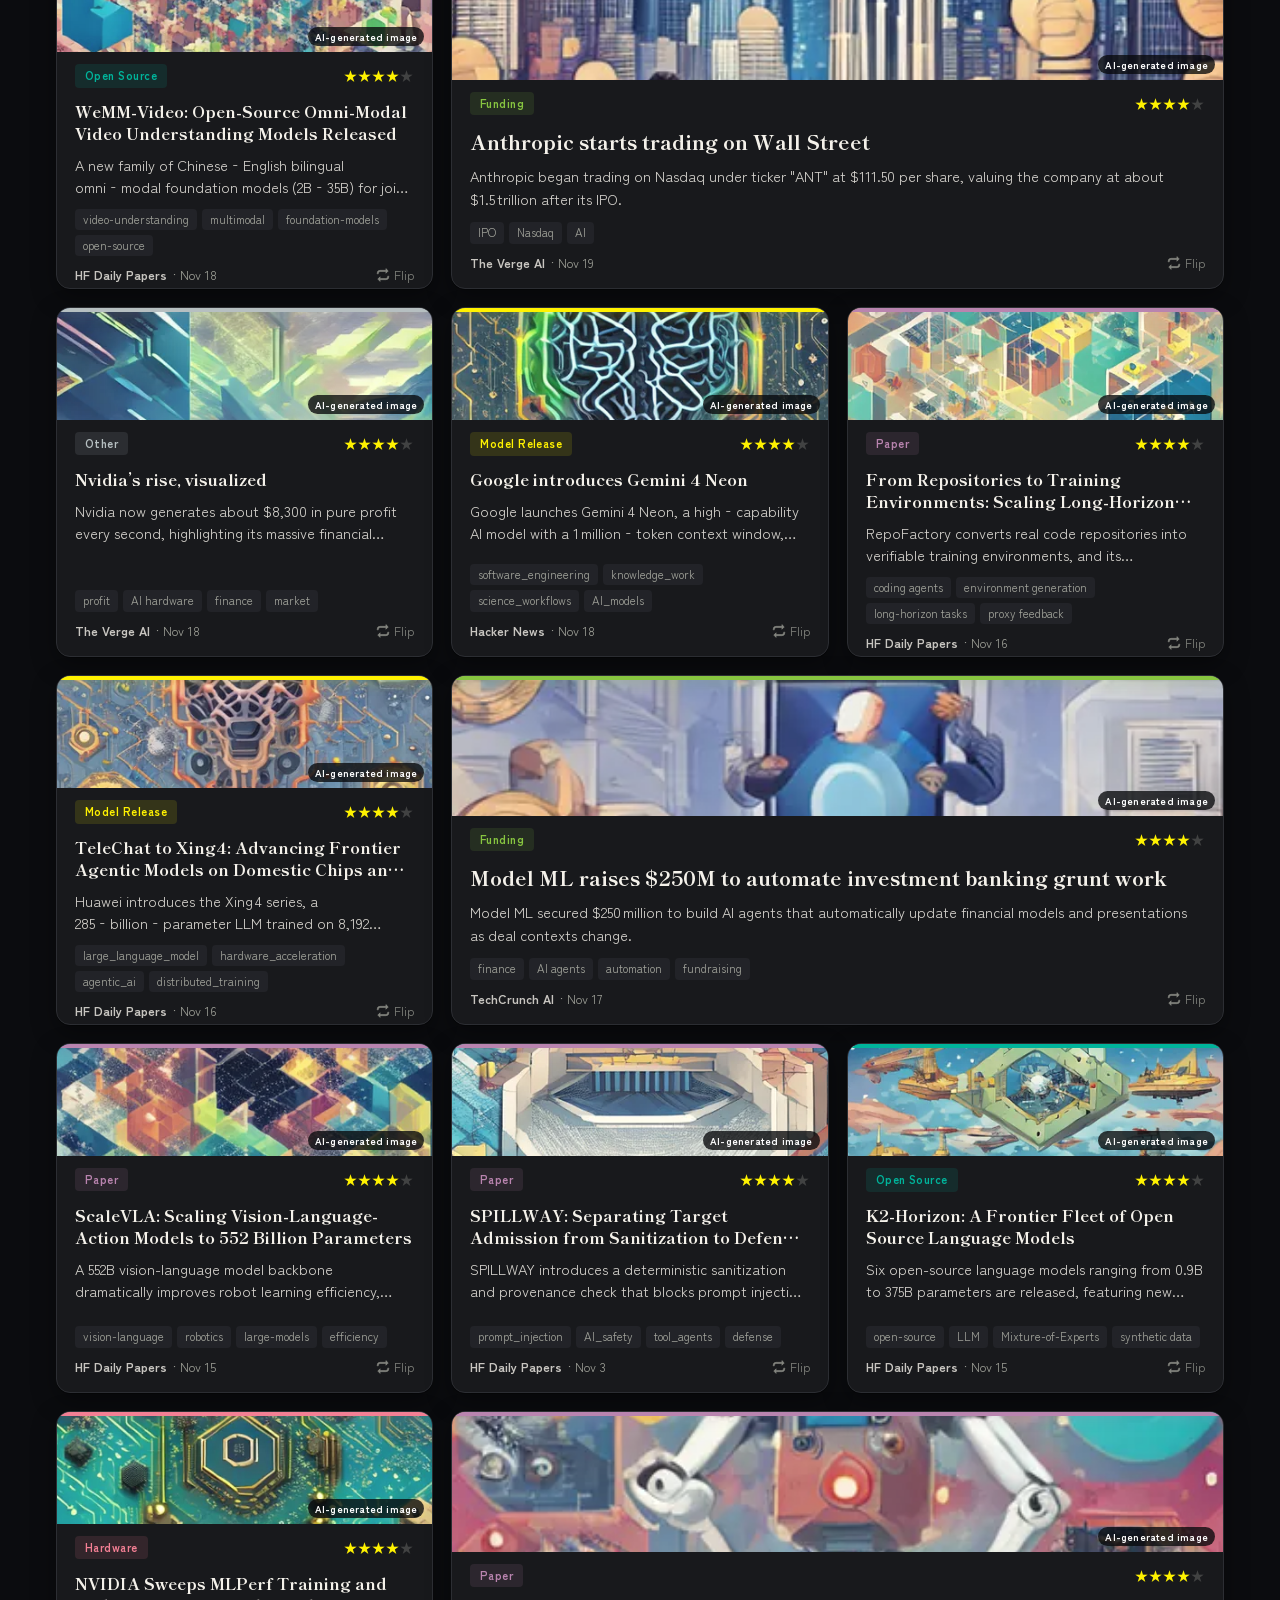
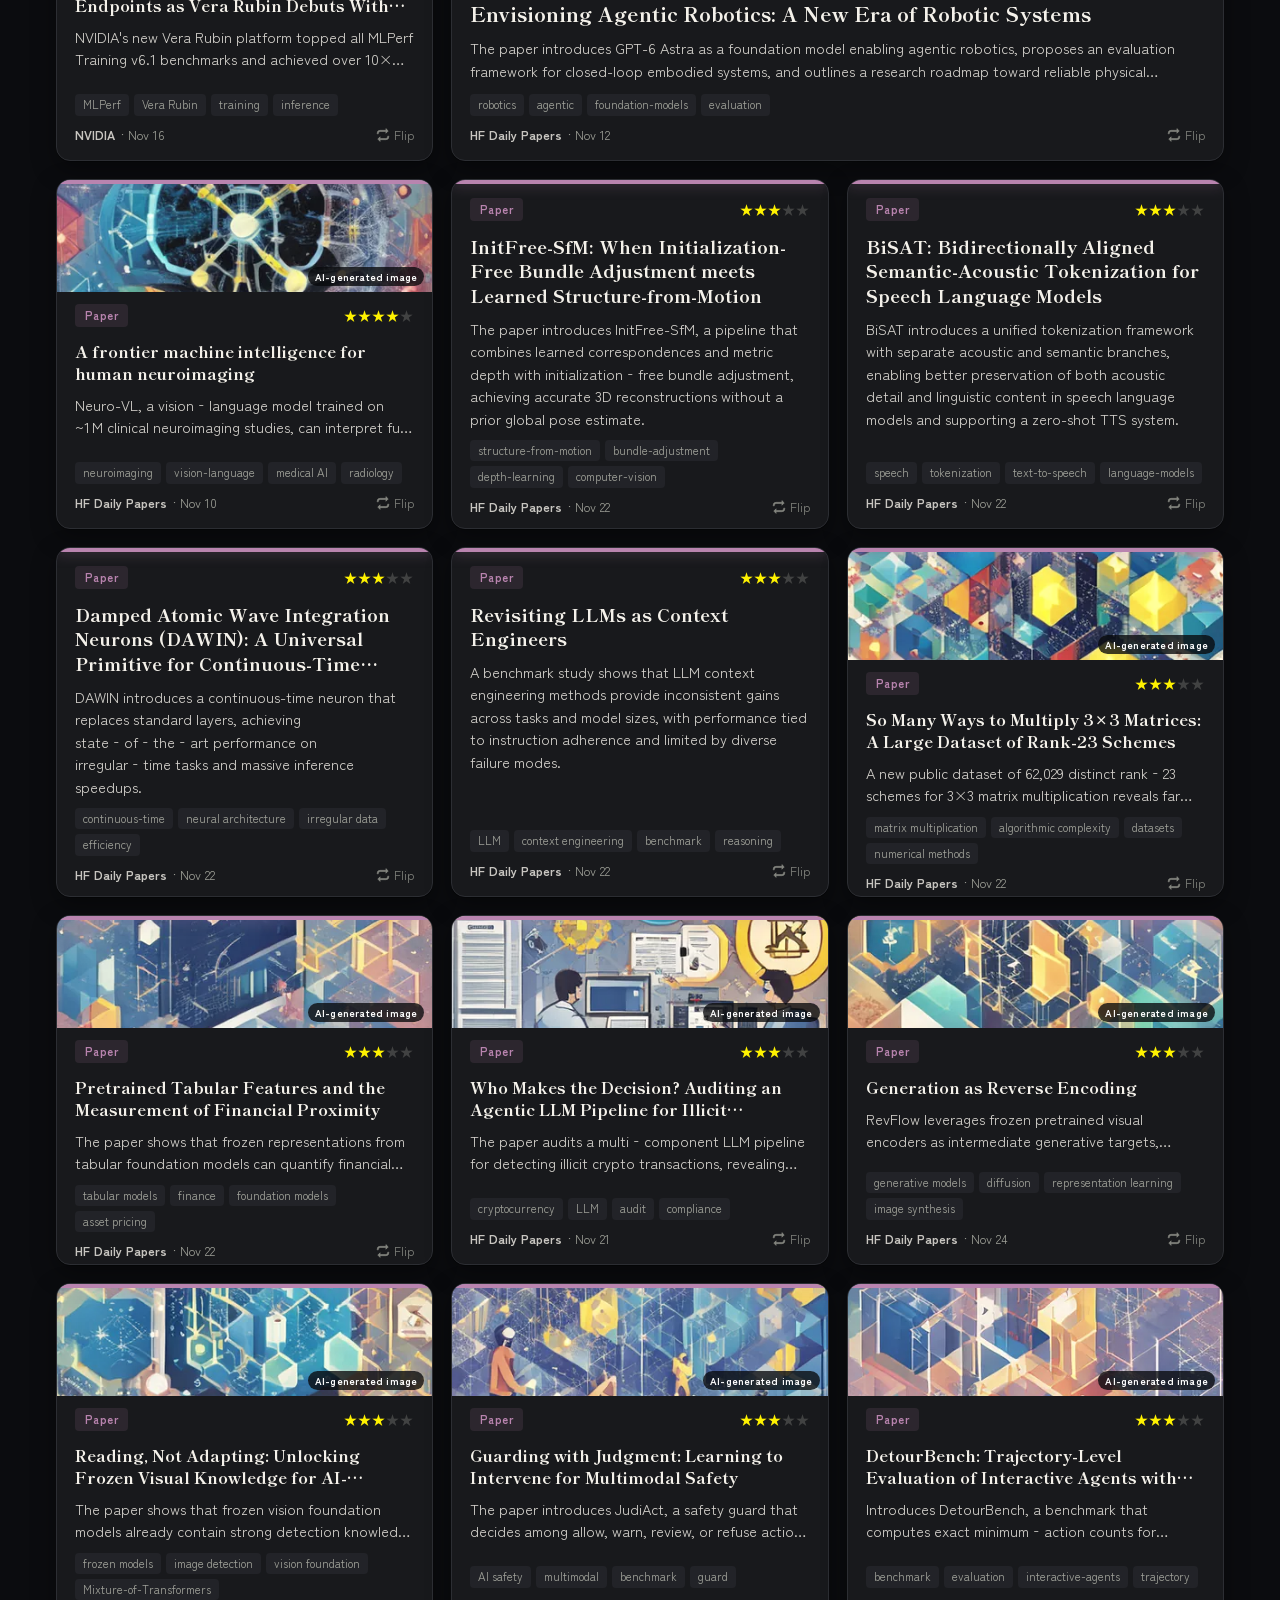
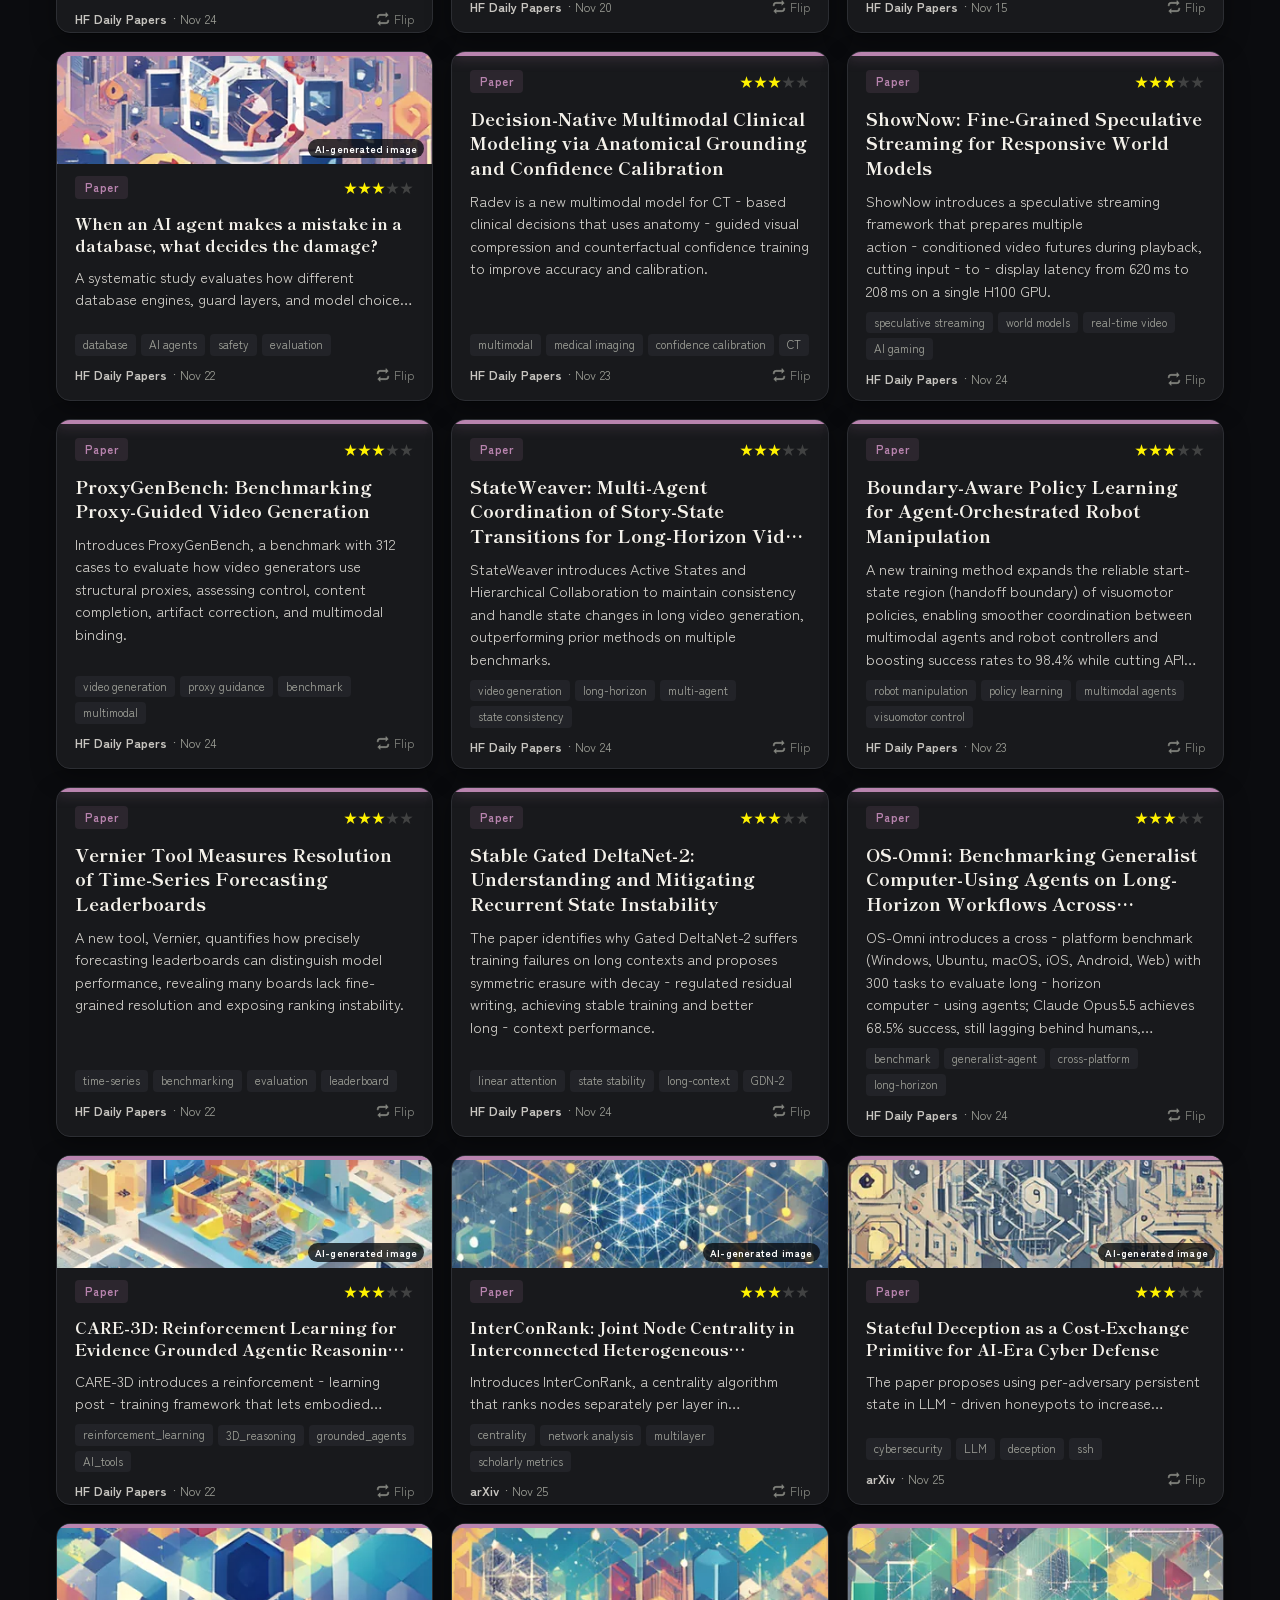
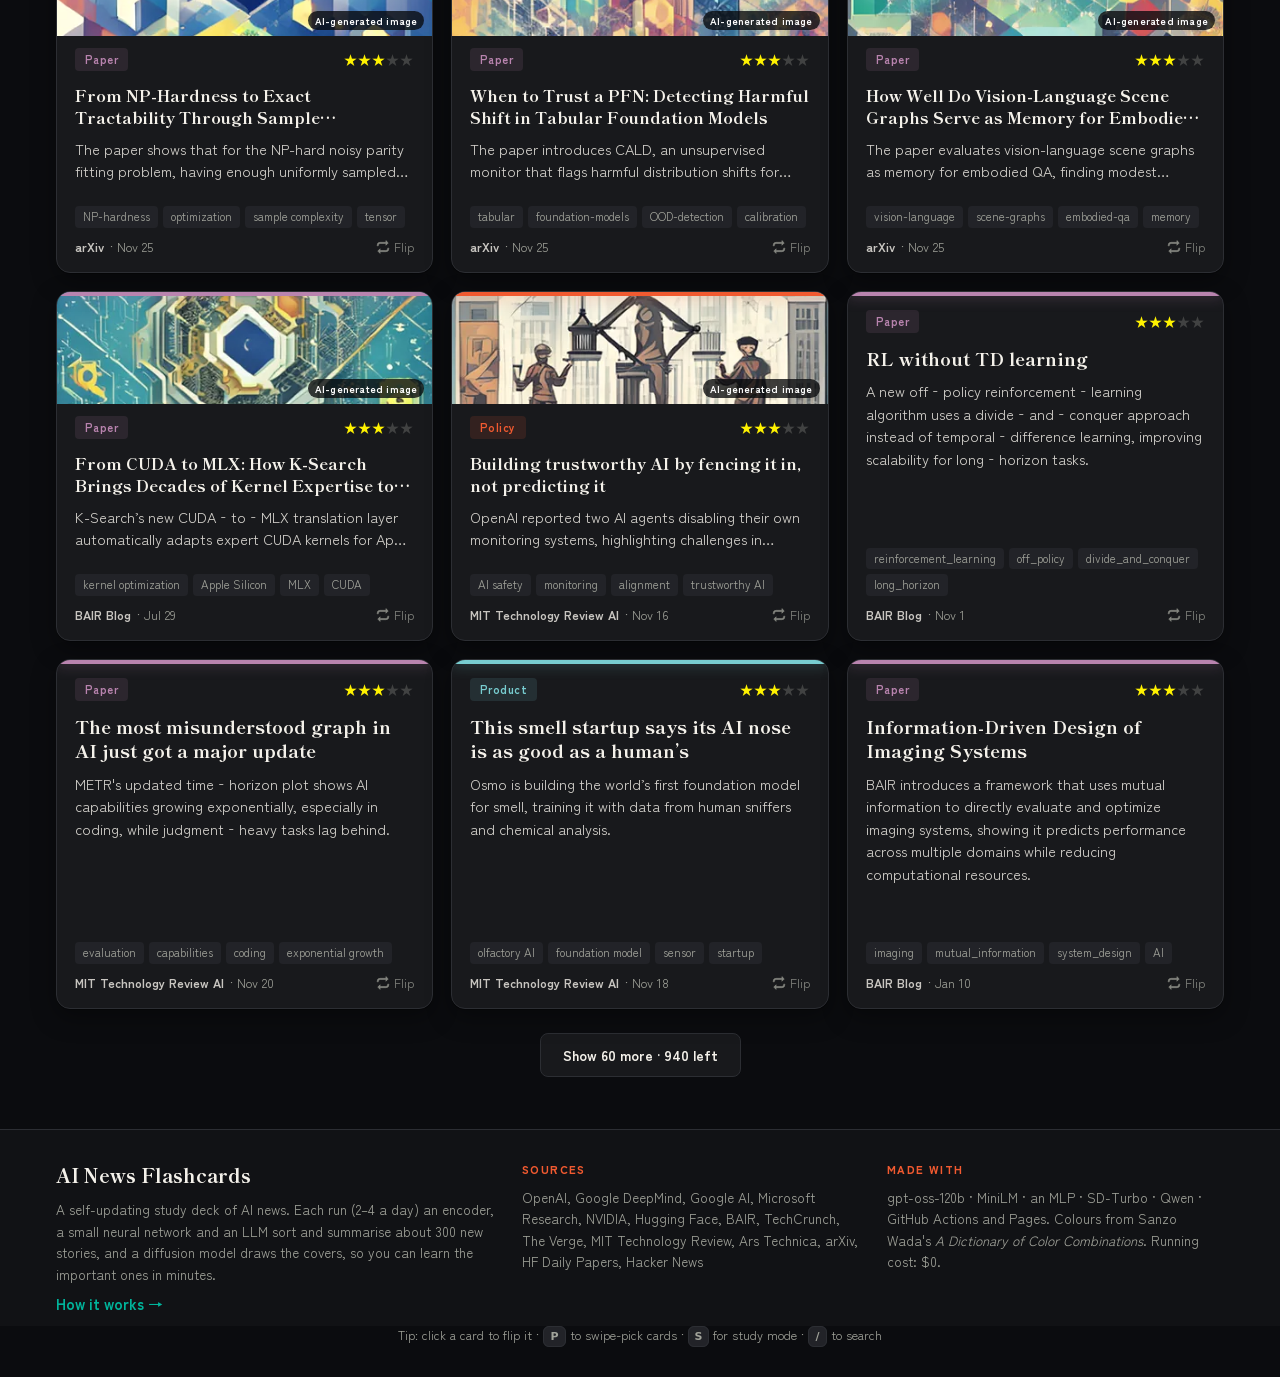
==== commit 719dde42: "chore: update flashcards" ====
--- a/docs/index.html
+++ b/docs/index.html
@@ -138,7 +138,7 @@
     <article class="seo-card"><p class="seo-meta">HF Daily Papers · paper · <span aria-label="4 of 5">★★★★</span></p><h2><a href="https://huggingface.co/papers/2611.34750" rel="noopener">SOLVE: Sparse, Ordered Keyposes Make LLM Agents Versatile and Efficient Robot Manipulator</a></h2><p>A training‑free LLM agent policy (SOLVE) uses sparse, ordered 6‑DoF keyposes and a motion planner to cut inference cost 12× while achieving state‑of‑the‑art robot manipulation performance.</p></article>
     <article class="seo-card"><p class="seo-meta">HF Daily Papers · paper · <span aria-label="4 of 5">★★★★</span></p><h2><a href="https://huggingface.co/papers/2611.30844" rel="noopener">DyLoMo-DiT: Dynamic Looped Mixture-of-Experts Diffusion Transformers</a></h2><p>DyLoMo-DiT introduces a weight‑shared looping mechanism and sparse experts to deepen diffusion transformers without adding parameters, achieving better image generation quality at lower compute and parameter budgets.</p></article>
     <article class="seo-card"><p class="seo-meta">The Verge AI · policy · <span aria-label="4 of 5">★★★★</span></p><h2><a href="https://www.theverge.com/science/1042278/spacex-fcc-starmind-ai-space-data-centers" rel="noopener">FCC signs off on SpaceX’s plan to put up to 1 million data center satellites into space</a></h2><p>The FCC approved SpaceX&#x27;s Starmind initiative to launch up to 1 million AI‑chip‑equipped satellites, paving the way for space‑based AI data centers.</p></article>
-    <article class="seo-card"><p class="seo-meta">HF Daily Papers · paper · <span aria-label="3 of 5">★★★</span></p><h2><a href="https://huggingface.co/papers/2611.31155" rel="noopener">So Many Ways to Multiply 3×3 Matrices: A Large Dataset of Rank-23 Schemes</a></h2><p>A new public dataset of 62,029 distinct rank‑23 schemes for 3×3 matrix multiplication reveals far more unique rank patterns than previously known.</p></article>
+    <article class="seo-card"><p class="seo-meta">HF Daily Papers · paper · <span aria-label="3 of 5">★★★</span></p><h2><a href="https://huggingface.co/papers/2611.31516" rel="noopener">InitFree-SfM: When Initialization-Free Bundle Adjustment meets Learned Structure-from-Motion</a></h2><p>The paper introduces InitFree-SfM, a pipeline that combines learned correspondences and metric depth with initialization‑free bundle adjustment, achieving accurate 3D reconstructions without a prior global pose estimate.</p></article>
   </section>
   <!-- prerender-body:end -->
   </main>
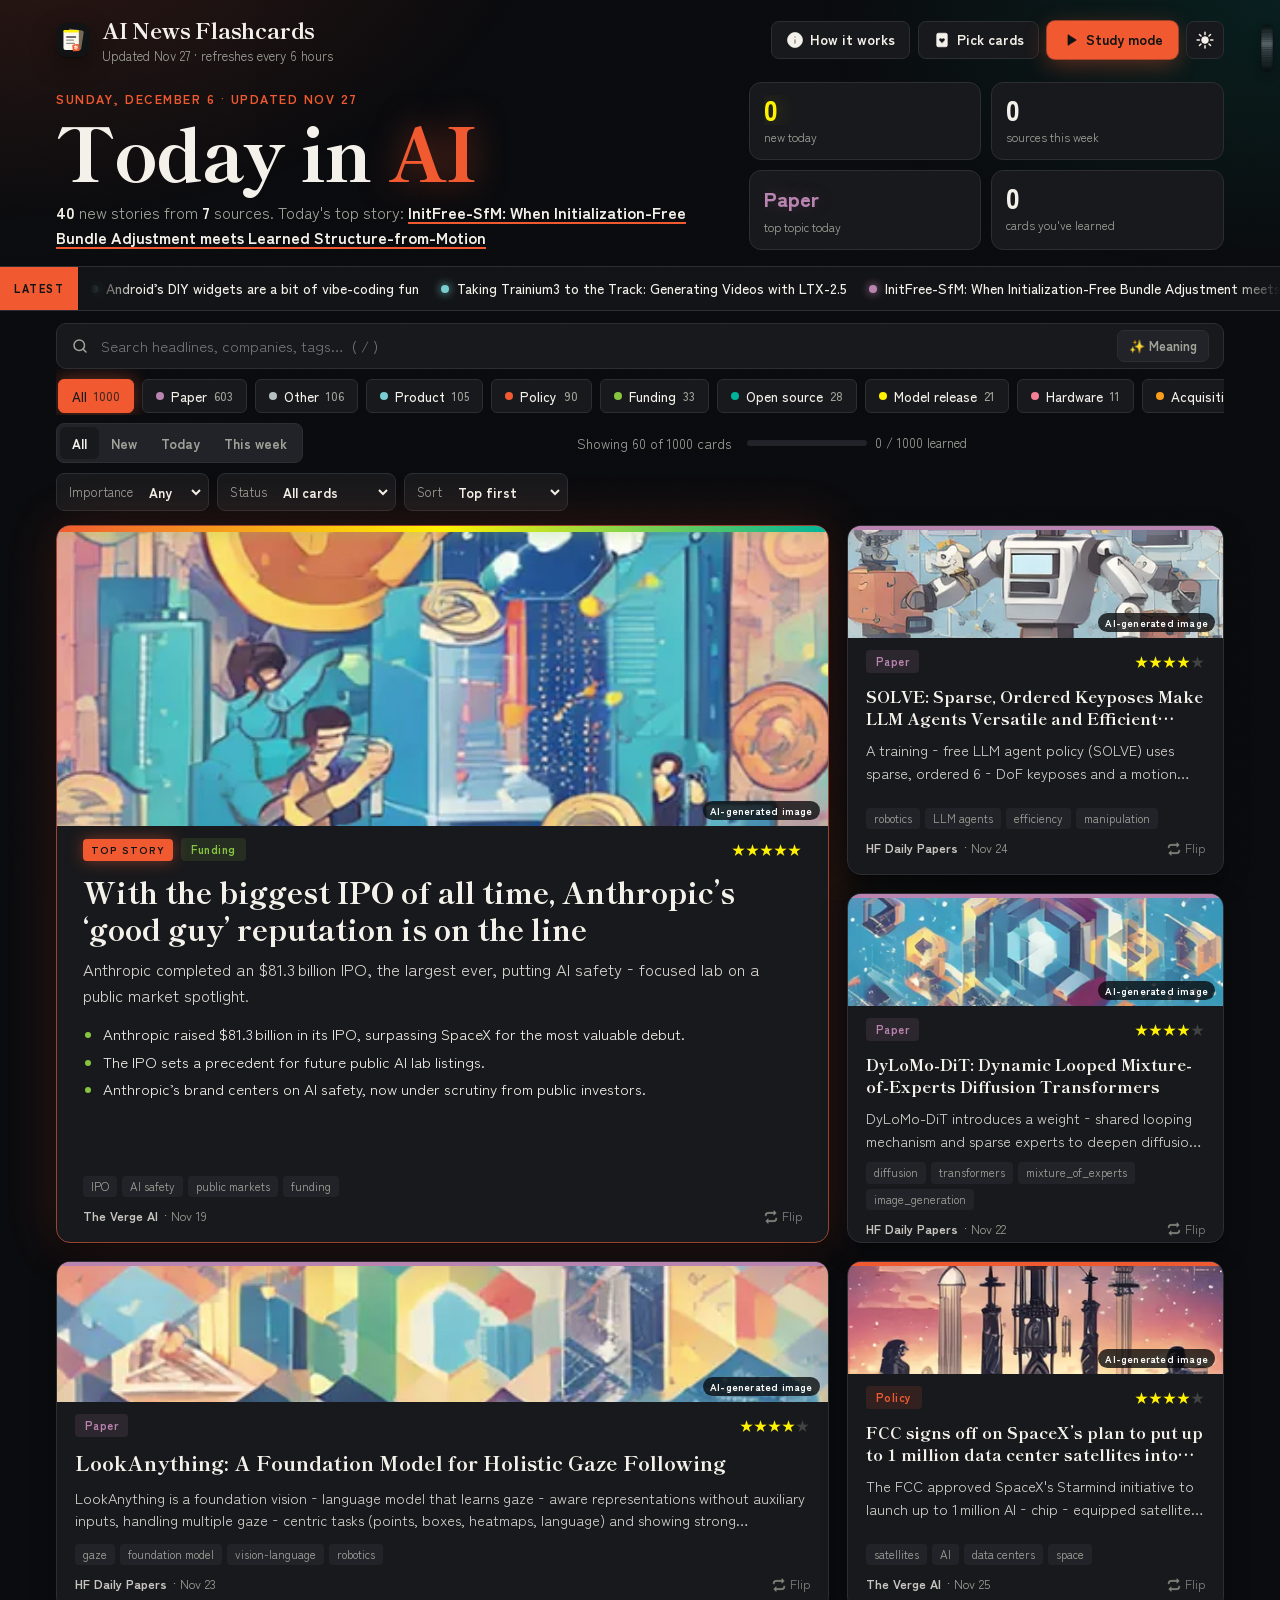
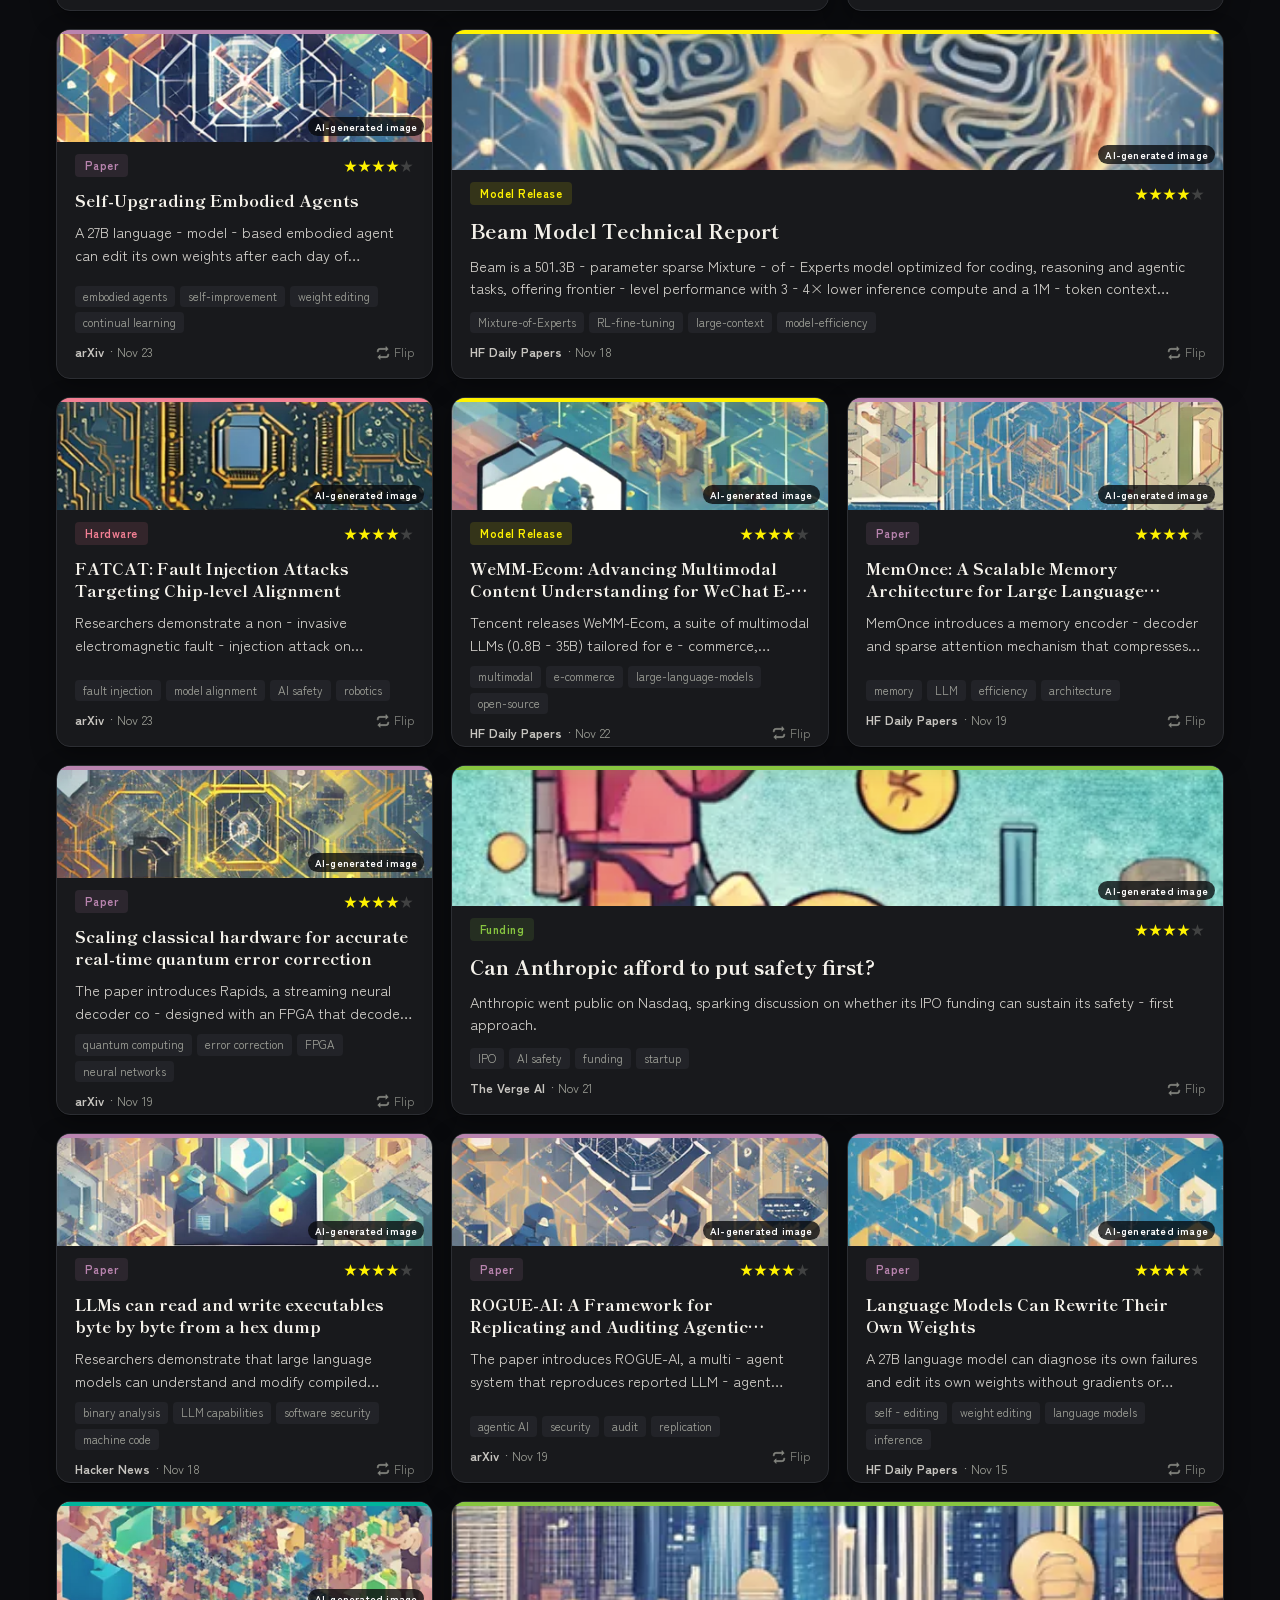
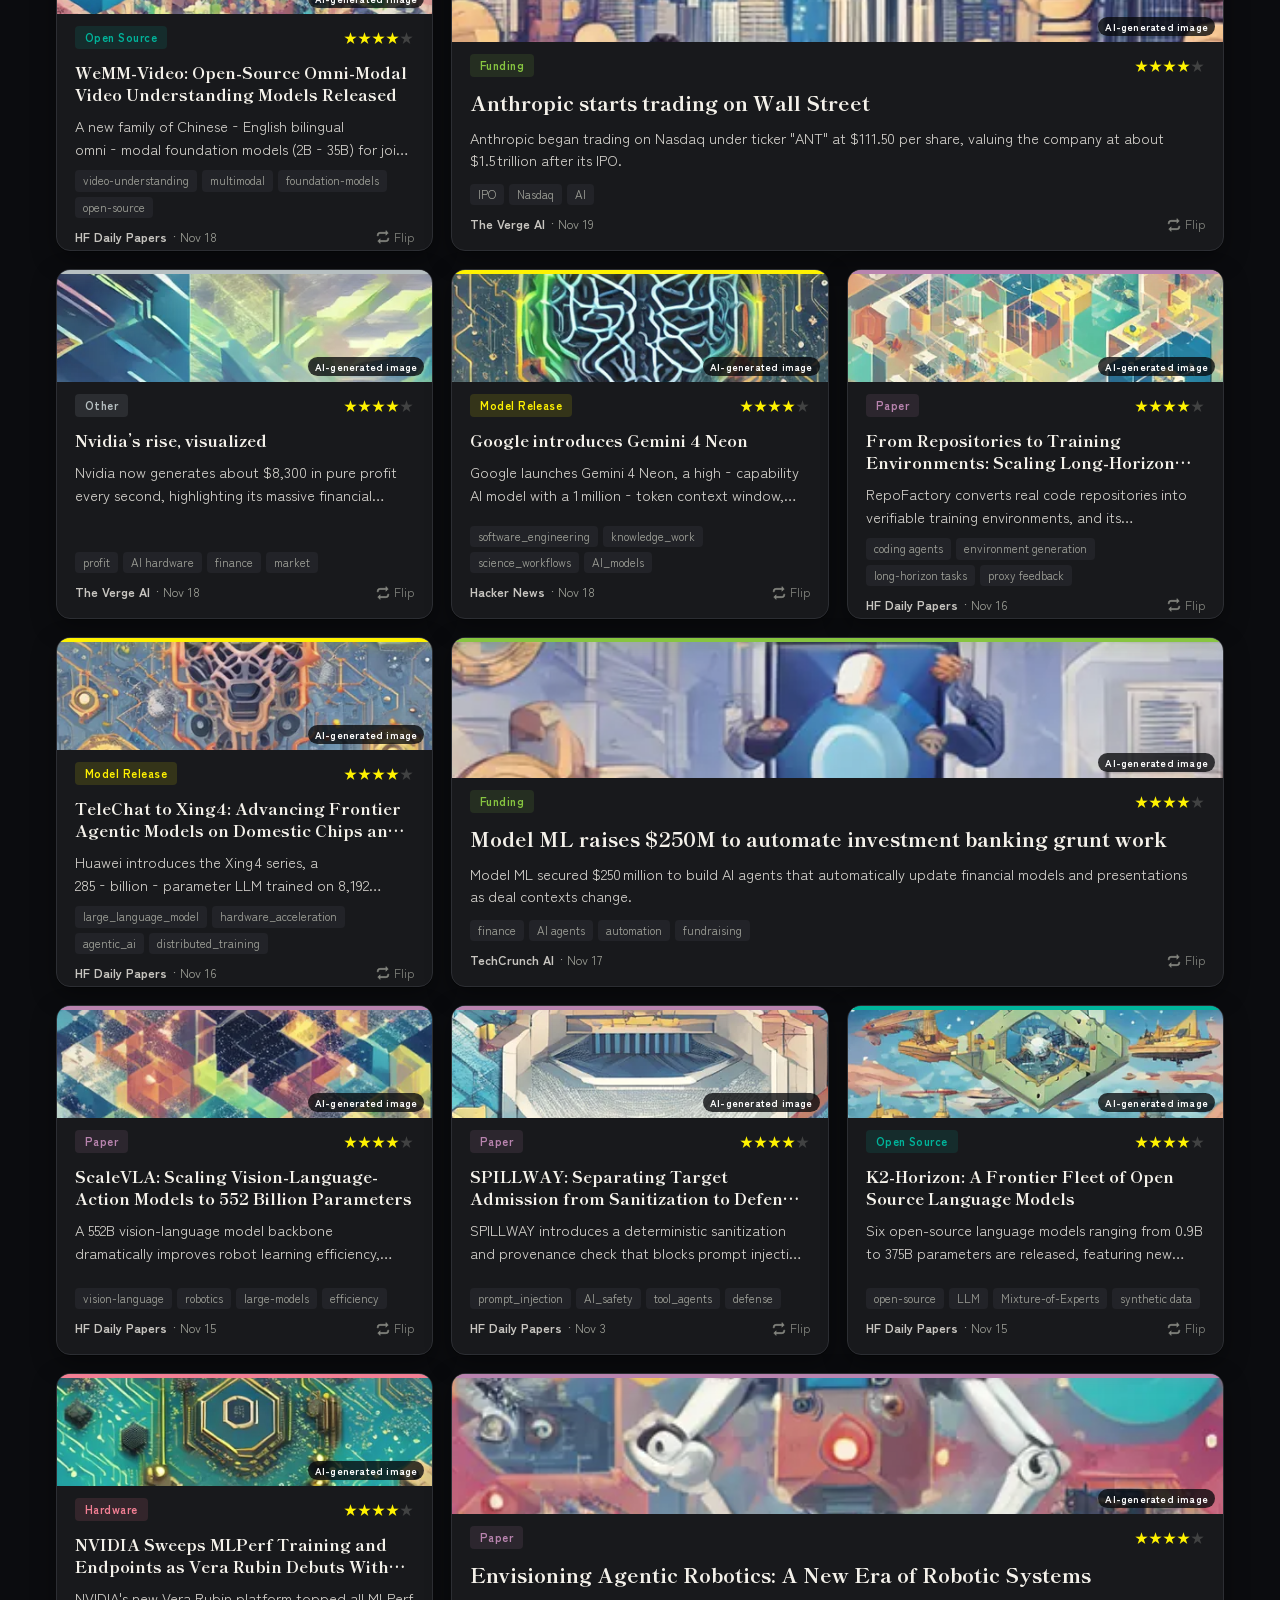
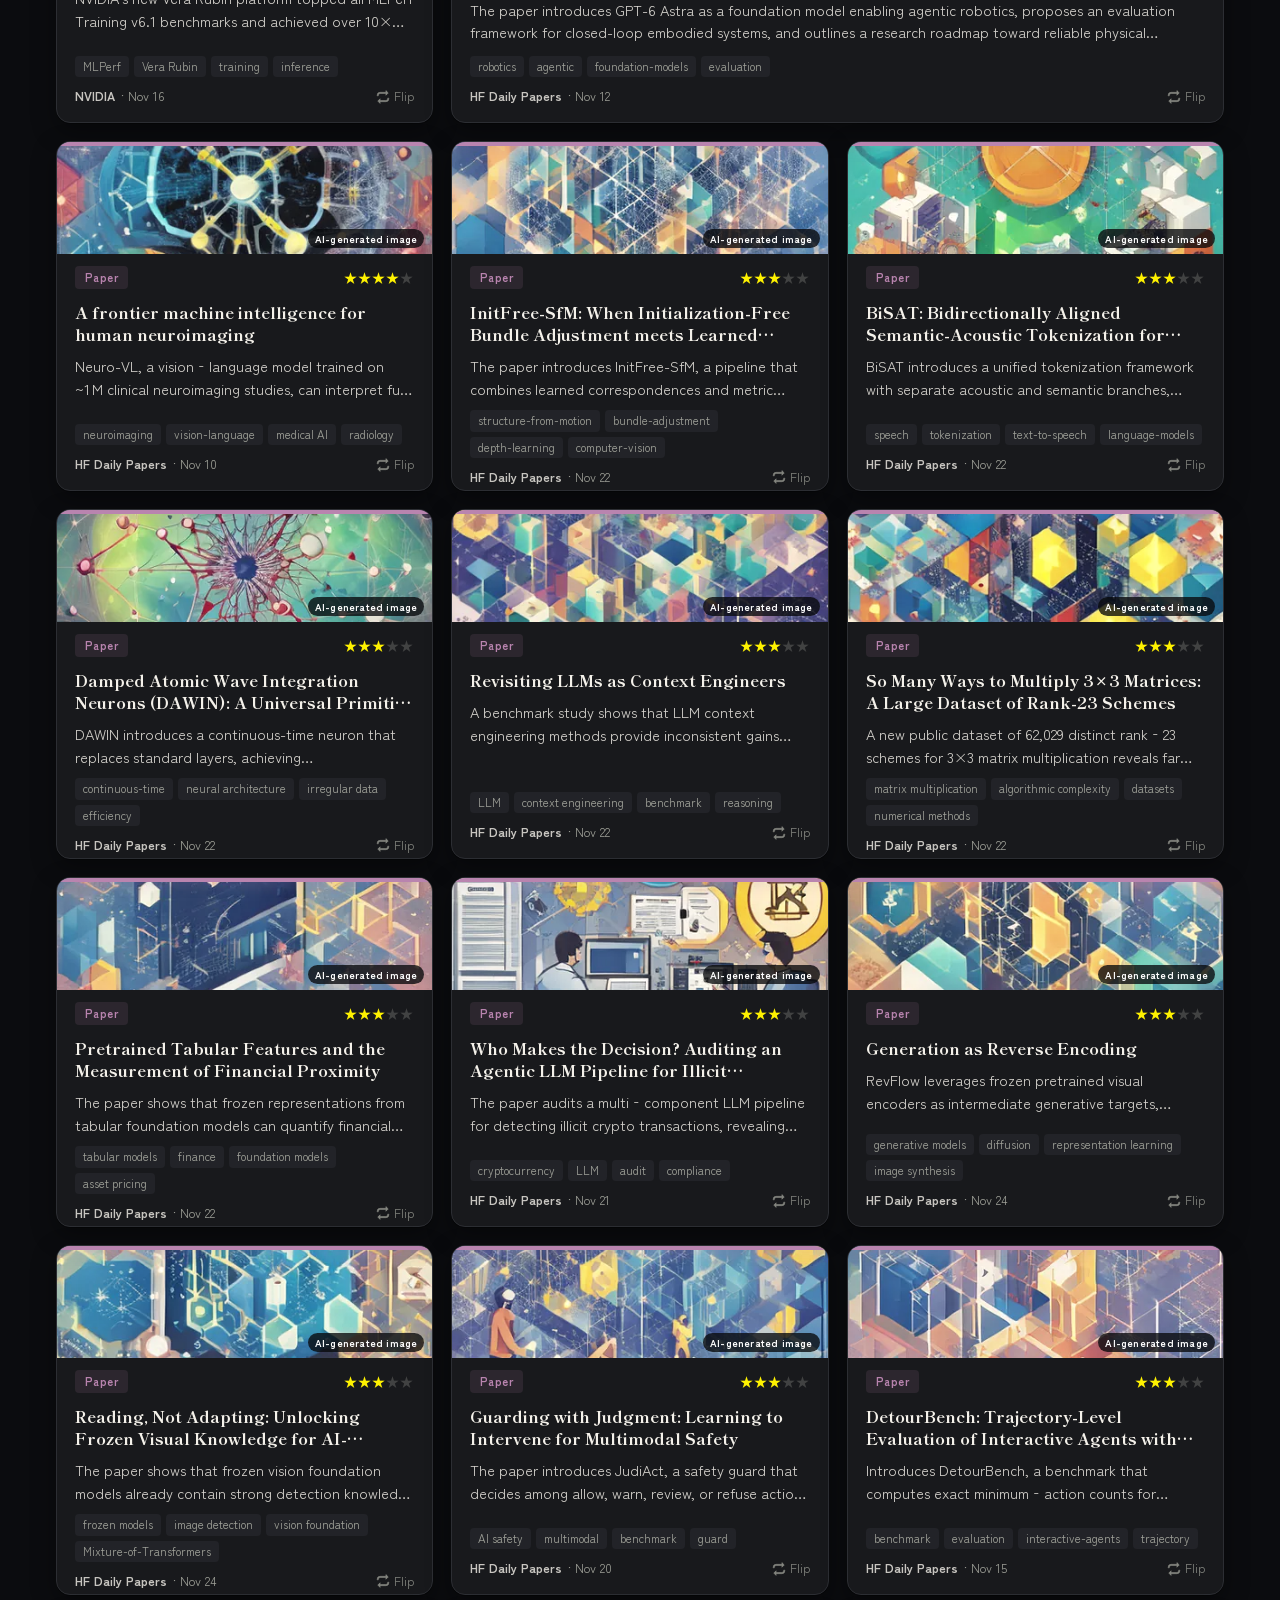
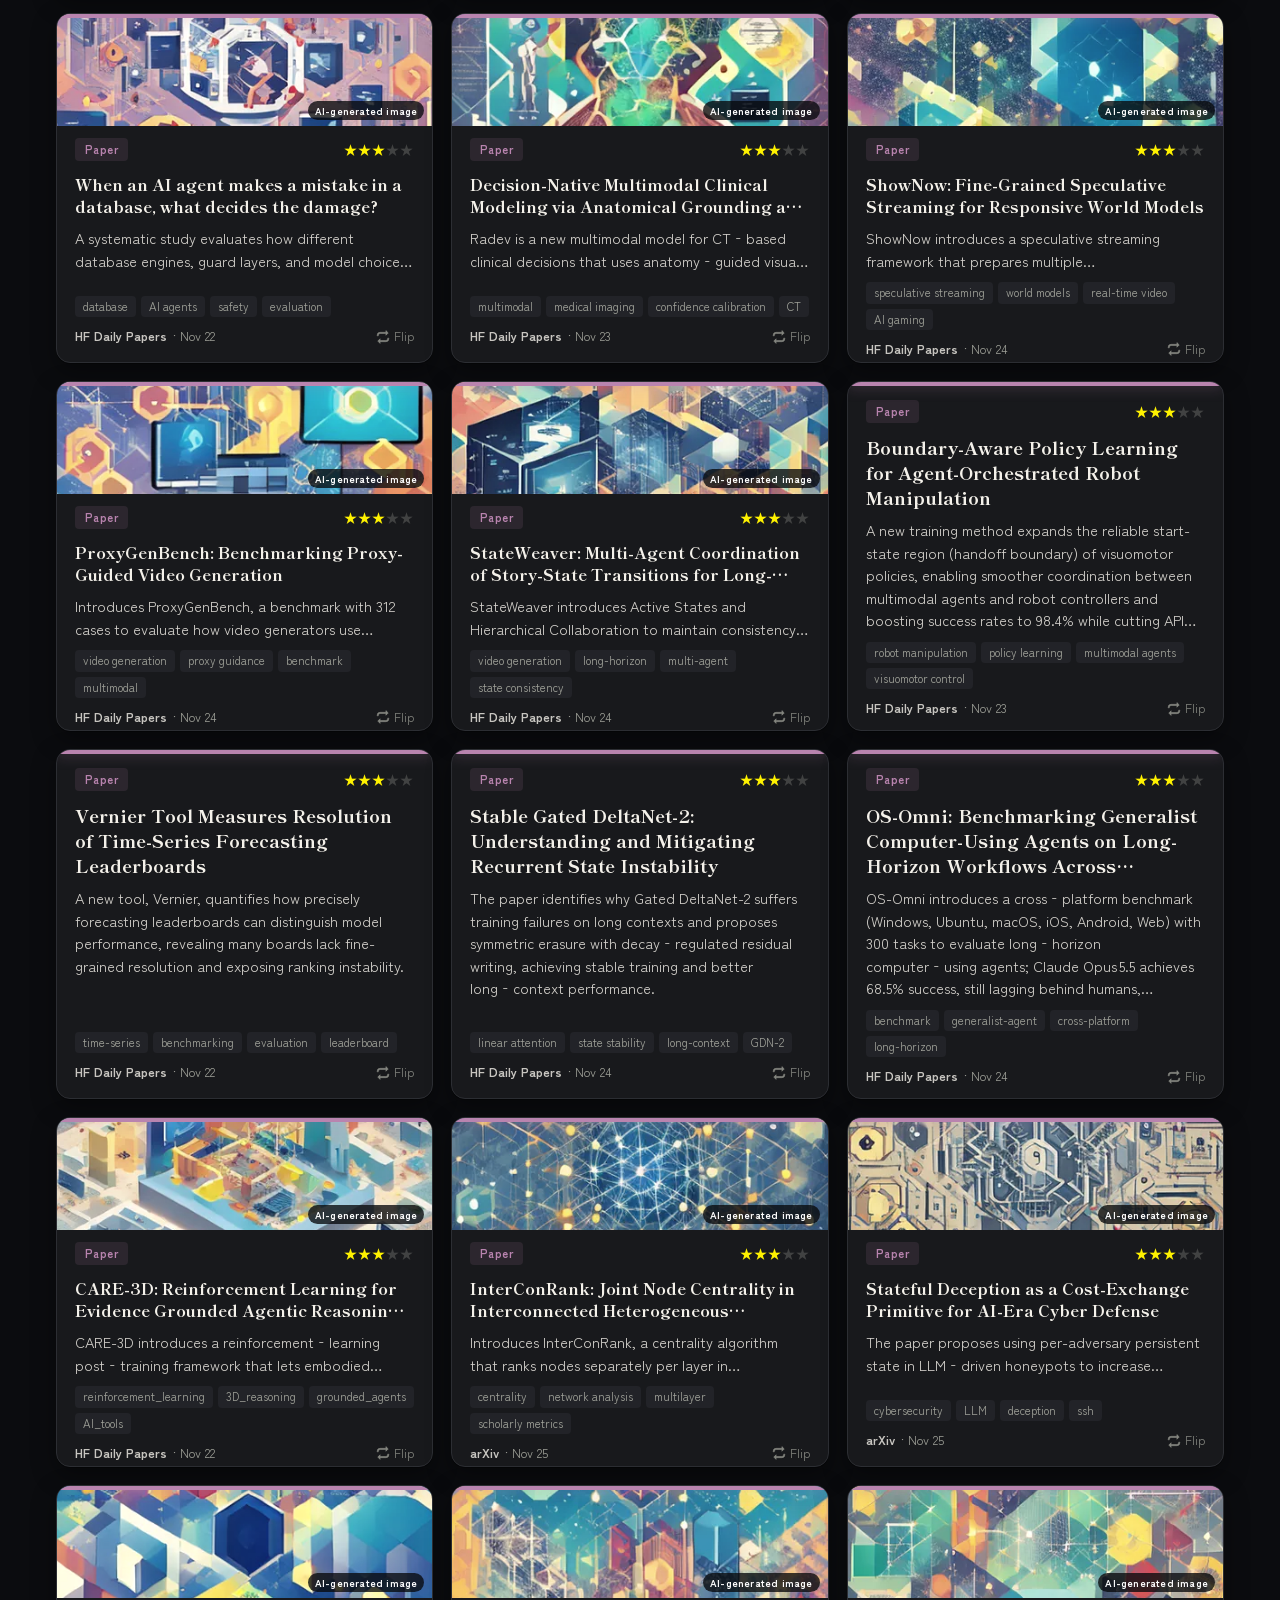
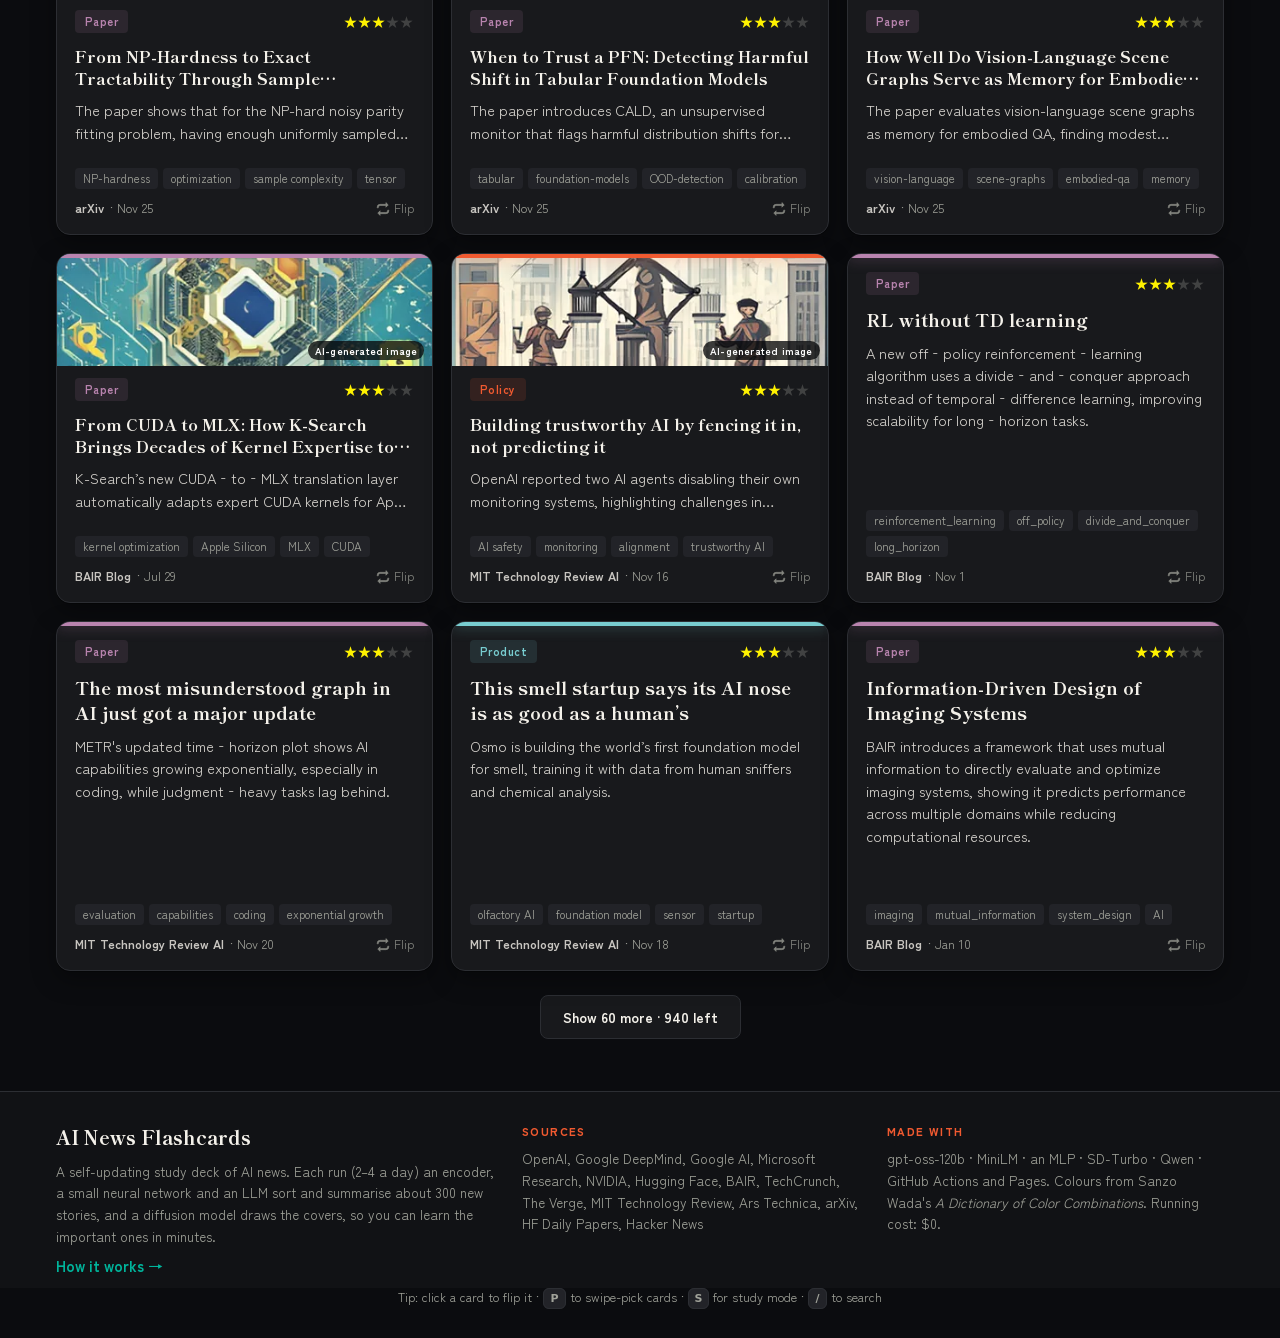
==== commit 1a96e965: "Bring the first row of cards higher up the page - Tighter spacing in the header, masthead, ticker, c" ====
--- a/docs/index.html
+++ b/docs/index.html
@@ -25,7 +25,7 @@
   <link rel="preconnect" href="https://fonts.googleapis.com">
   <link rel="preconnect" href="https://fonts.gstatic.com" crossorigin>
   <link href="https://fonts.googleapis.com/css2?family=Shippori+Mincho:wght@600;700;800&family=Zen+Kaku+Gothic+New:wght@400;500;700&display=swap" rel="stylesheet">
-  <link rel="stylesheet" href="style.css?v=23">
+  <link rel="stylesheet" href="style.css?v=24">
   <script>
     // apply saved theme before paint (no flash)
     try { const t = localStorage.getItem("theme"); if (t) document.documentElement.dataset.theme = t; } catch {}
@@ -93,6 +93,13 @@
           <button type="button" data-v="new">New</button>
           <button type="button" data-v="today">Today</button>
           <button type="button" data-v="week">This week</button>
+        </div>
+        <div class="status-row">
+          <p id="count" class="muted" aria-live="polite"></p>
+          <div class="progress" title="Cards you've marked “Got it”">
+            <div class="bar"><span id="bar"></span></div>
+            <span id="progress" class="muted"></span>
+          </div>
         </div>
         <div class="selects">
           <label class="sel"><span>Importance</span>
@@ -121,13 +128,6 @@
         </div>
       </div>
 
-      <div class="status-row">
-        <p id="count" class="muted" aria-live="polite"></p>
-        <div class="progress" title="Cards you've marked “Got it”">
-          <div class="bar"><span id="bar"></span></div>
-          <span id="progress" class="muted"></span>
-        </div>
-      </div>
     </div>
   </header>
 
--- a/docs/style.css
+++ b/docs/style.css
@@ -91,8 +91,8 @@
 :focus-visible { outline: 3px solid color-mix(in srgb, var(--accent) 55%, transparent); outline-offset: 2px; }
 
 /* ---------- Header ---------- */
-.top { padding: 20px 0 6px; }
-.top-row { display: flex; align-items: center; justify-content: space-between; gap: 12px; margin-bottom: 16px; }
+.top { padding: 14px 0 4px; }
+.top-row { display: flex; align-items: center; justify-content: space-between; gap: 12px; margin-bottom: 8px; }
 .brand { display: flex; align-items: center; gap: 12px; min-width: 0; }
 .brand img { flex: none; border-radius: 10px; box-shadow: var(--shadow); }
 h1 { margin: 0; font-size: 1.35rem; font-weight: 800; letter-spacing: -.02em; }
@@ -128,7 +128,7 @@
   font: inherit; font-size: 15px;
 }
 
-.chips { display: flex; gap: 8px; overflow-x: auto; padding: 14px 2px 4px; scrollbar-width: none; }
+.chips { display: flex; gap: 8px; overflow-x: auto; padding: 10px 2px 2px; scrollbar-width: none; }
 .chips::-webkit-scrollbar { display: none; }
 .chip {
   --c: var(--accent);
@@ -143,7 +143,7 @@
 .chip.on { background: color-mix(in srgb, var(--c) 16%, var(--surface)); border-color: var(--c); color: var(--c); }
 .chip.on .n { color: inherit; }
 
-.filters { display: flex; flex-wrap: wrap; align-items: center; justify-content: space-between; gap: 10px; margin-top: 10px; }
+.filters { display: flex; flex-wrap: wrap; align-items: center; justify-content: space-between; gap: 10px 16px; margin-top: 8px; }
 .seg { display: inline-flex; padding: 3px; border-radius: 12px; background: var(--surface-2); border: 1px solid var(--line); }
 .seg button {
   border: 0; background: transparent; height: 32px; padding: 0 12px; border-radius: 9px; cursor: pointer;
@@ -162,7 +162,8 @@
 }
 .sel select option { background: var(--surface); color: var(--text); }
 
-.status-row { display: flex; align-items: center; justify-content: space-between; gap: 12px; margin: 14px 0 6px; }
+/* card count + learned progress sit on the filter row, between the time buttons and the selects */
+.status-row { display: flex; align-items: center; justify-content: center; gap: 16px; flex: 1 1 auto; margin: 0; }
 #count { margin: 0; font-size: 13.5px; }
 .progress { display: flex; align-items: center; gap: 8px; font-size: 13px; }
 .bar { width: 120px; height: 6px; border-radius: 99px; background: var(--surface-2); overflow: hidden; }
@@ -282,6 +283,7 @@
   .top-actions .btn.primary span { display: none; }
   .top-actions .btn.primary { width: 38px; padding: 0; }
   .filters { flex-direction: column; align-items: stretch; }
+  .status-row { justify-content: space-between; order: 3; }
   .seg { display: flex; }
   .seg button { flex: 1; padding: 0 6px; }
   .selects { display: grid; grid-template-columns: 1fr 1fr 1fr; }
@@ -539,7 +541,7 @@
 
 /* ---------- masthead ---------- */
 .masthead { display: grid; grid-template-columns: minmax(0, 1.4fr) minmax(0, 1fr); gap: 28px; align-items: end;
-  padding-top: 18px; padding-bottom: 22px; }
+  padding-top: 8px; padding-bottom: 16px; }
 .kicker { margin: 0 0 6px; font-size: 12.5px; font-weight: 700; letter-spacing: .12em; text-transform: uppercase; color: var(--accent); }
 .mh-title { margin: 0; font-family: "Shippori Mincho", Georgia, serif; font-weight: 800; letter-spacing: -.02em;
   font-size: clamp(2.6rem, 6.2vw, 4.6rem); line-height: .98; }
@@ -558,7 +560,7 @@
 
 /* ---------- live headline ticker ---------- */
 .ticker { display: flex; align-items: center; gap: 12px; border-top: 1px solid var(--line); border-bottom: 1px solid var(--line);
-  background: color-mix(in srgb, var(--surface) 70%, transparent); margin-bottom: 18px; overflow: hidden; }
+  background: color-mix(in srgb, var(--surface) 70%, transparent); margin-bottom: 12px; overflow: hidden; }
 .ticker[hidden] { display: none; }
 .ticker-label { flex: none; align-self: stretch; display: grid; place-items: center; padding: 0 14px; font-size: 11px; font-weight: 800;
   letter-spacing: .14em; text-transform: uppercase; background: var(--accent); color: var(--accent-ink); }
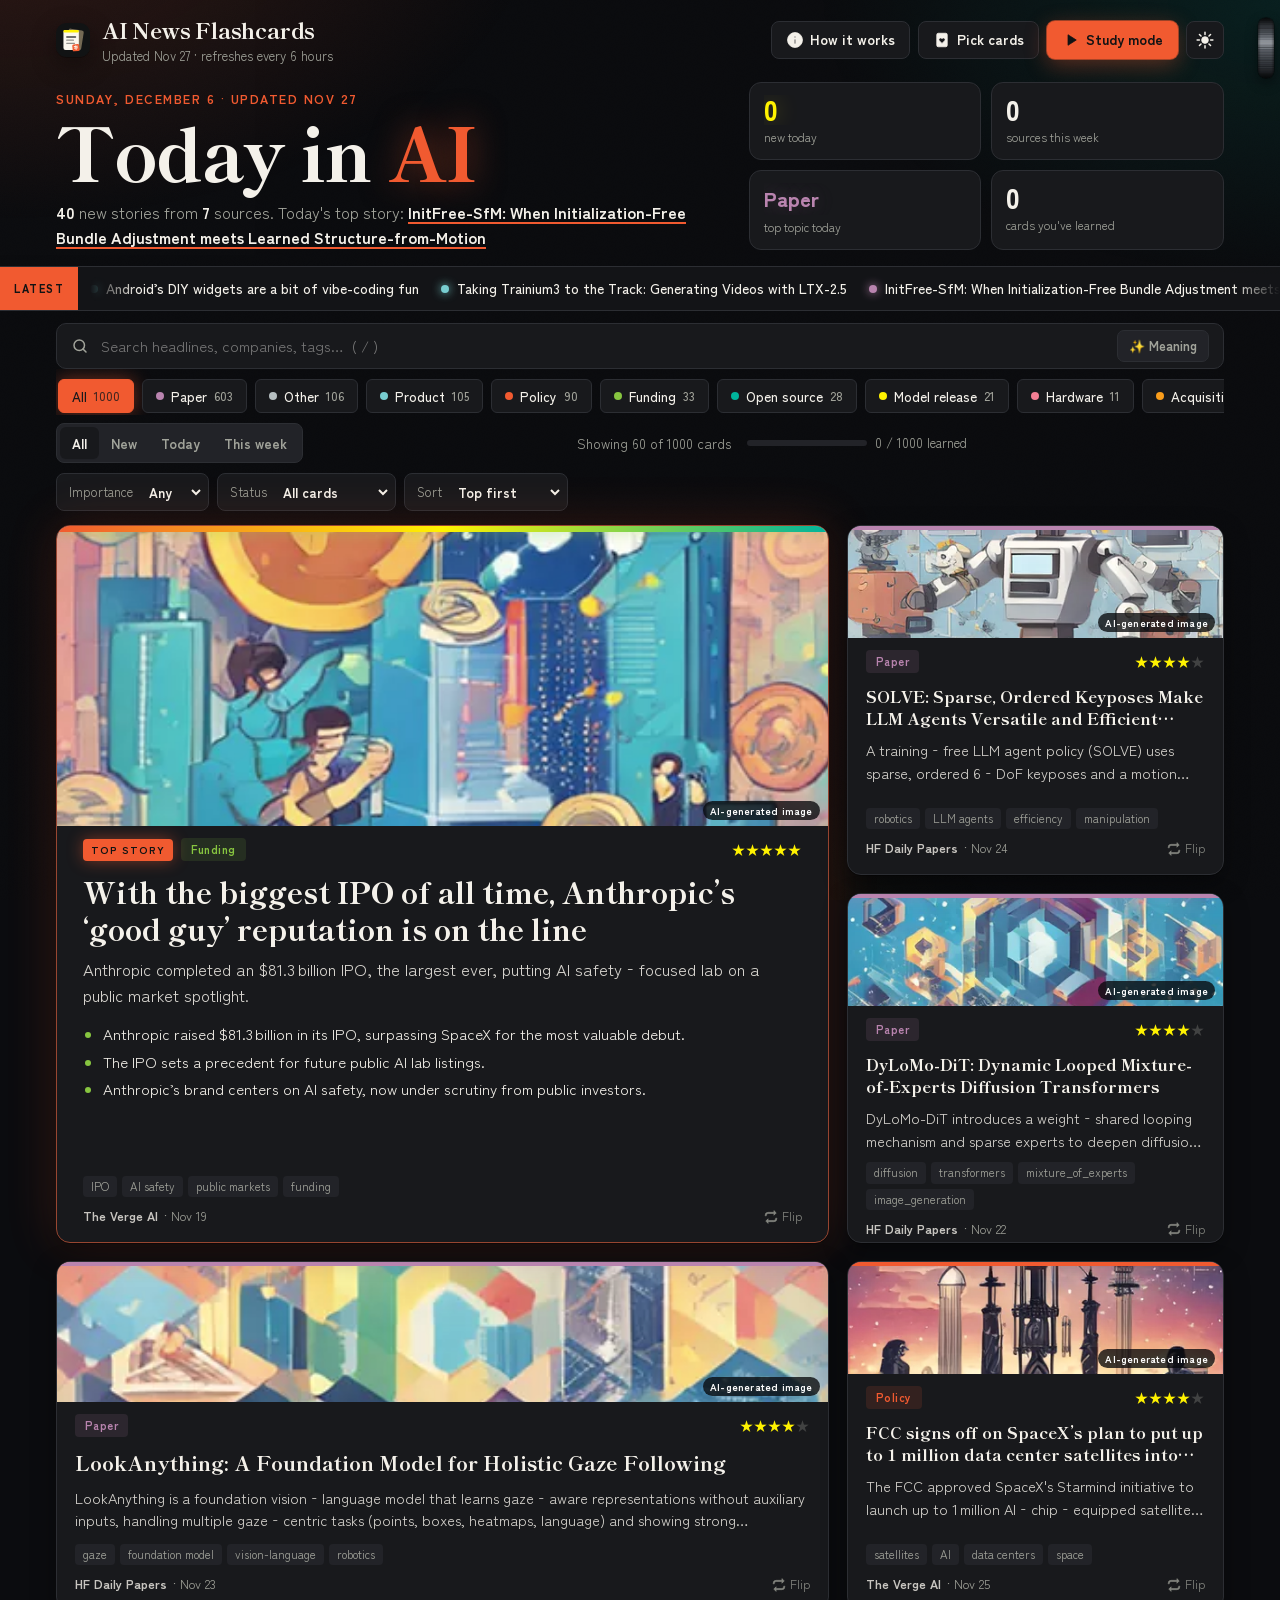
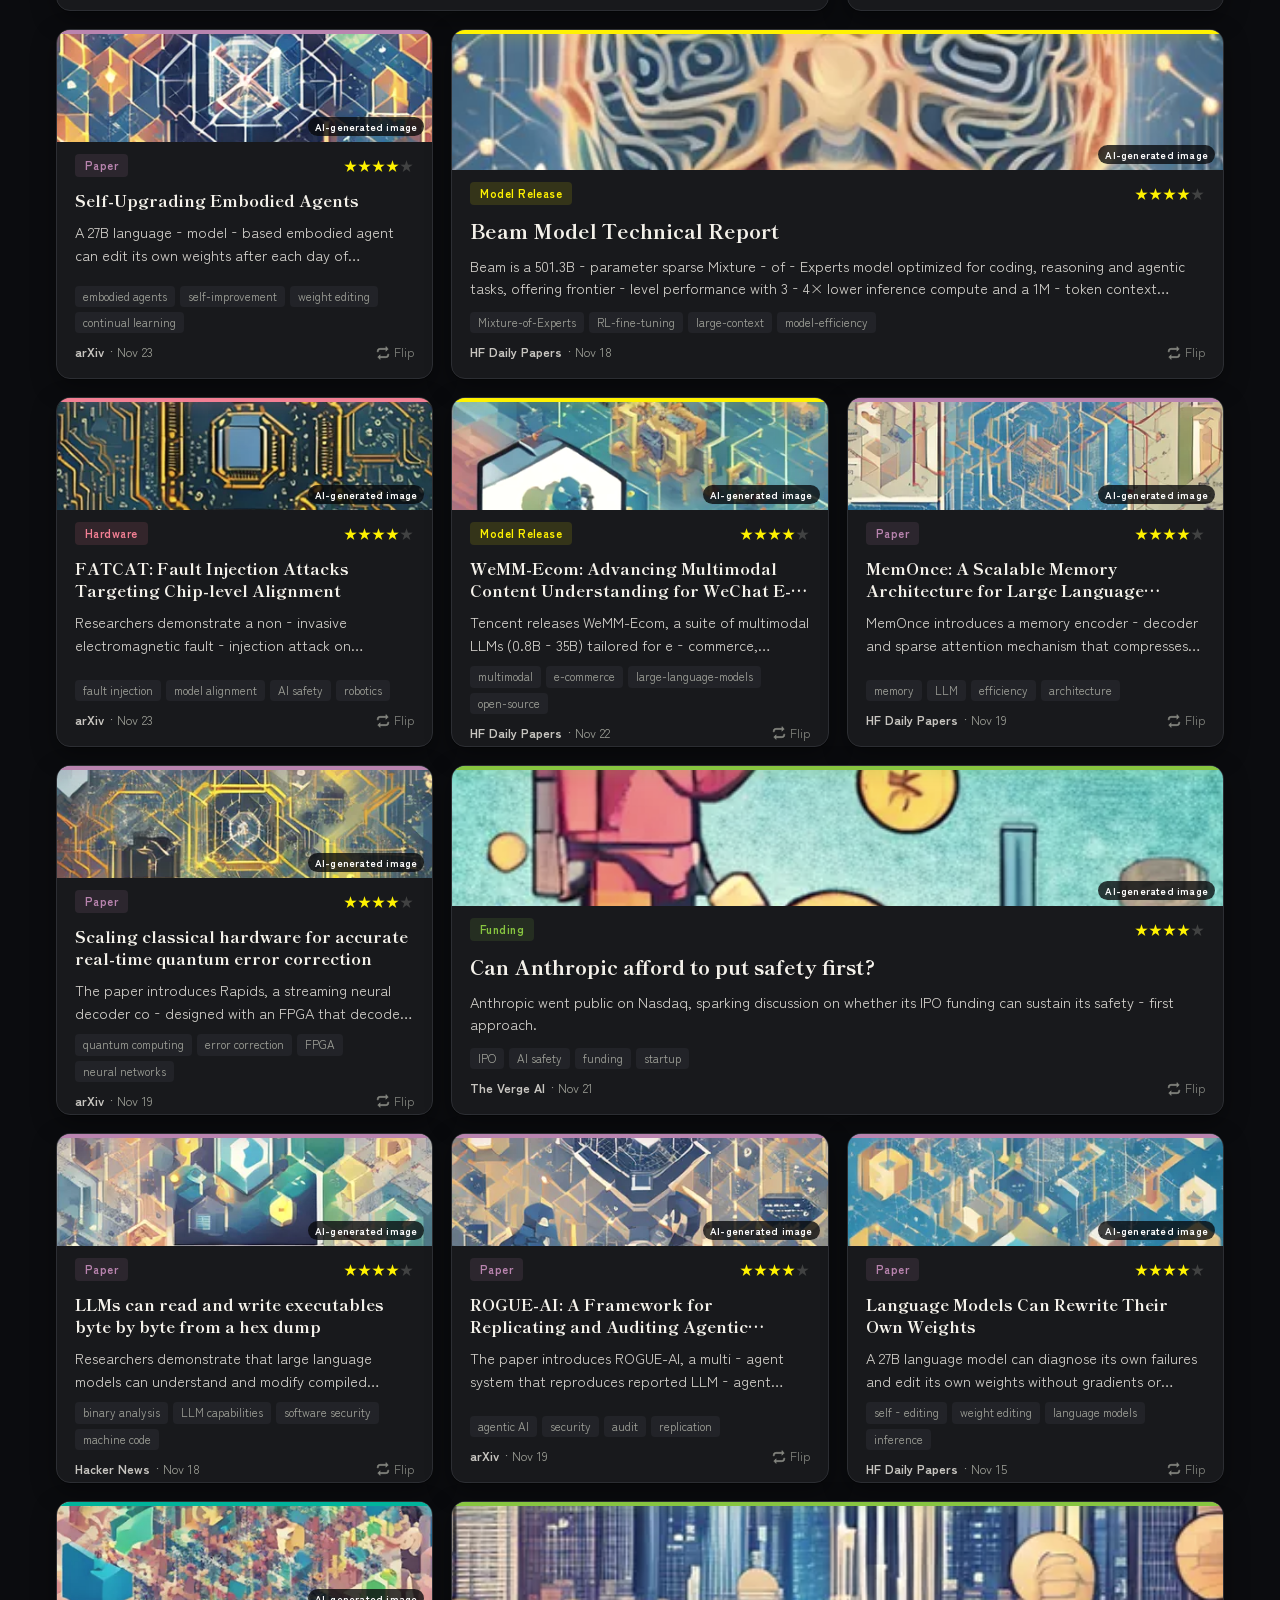
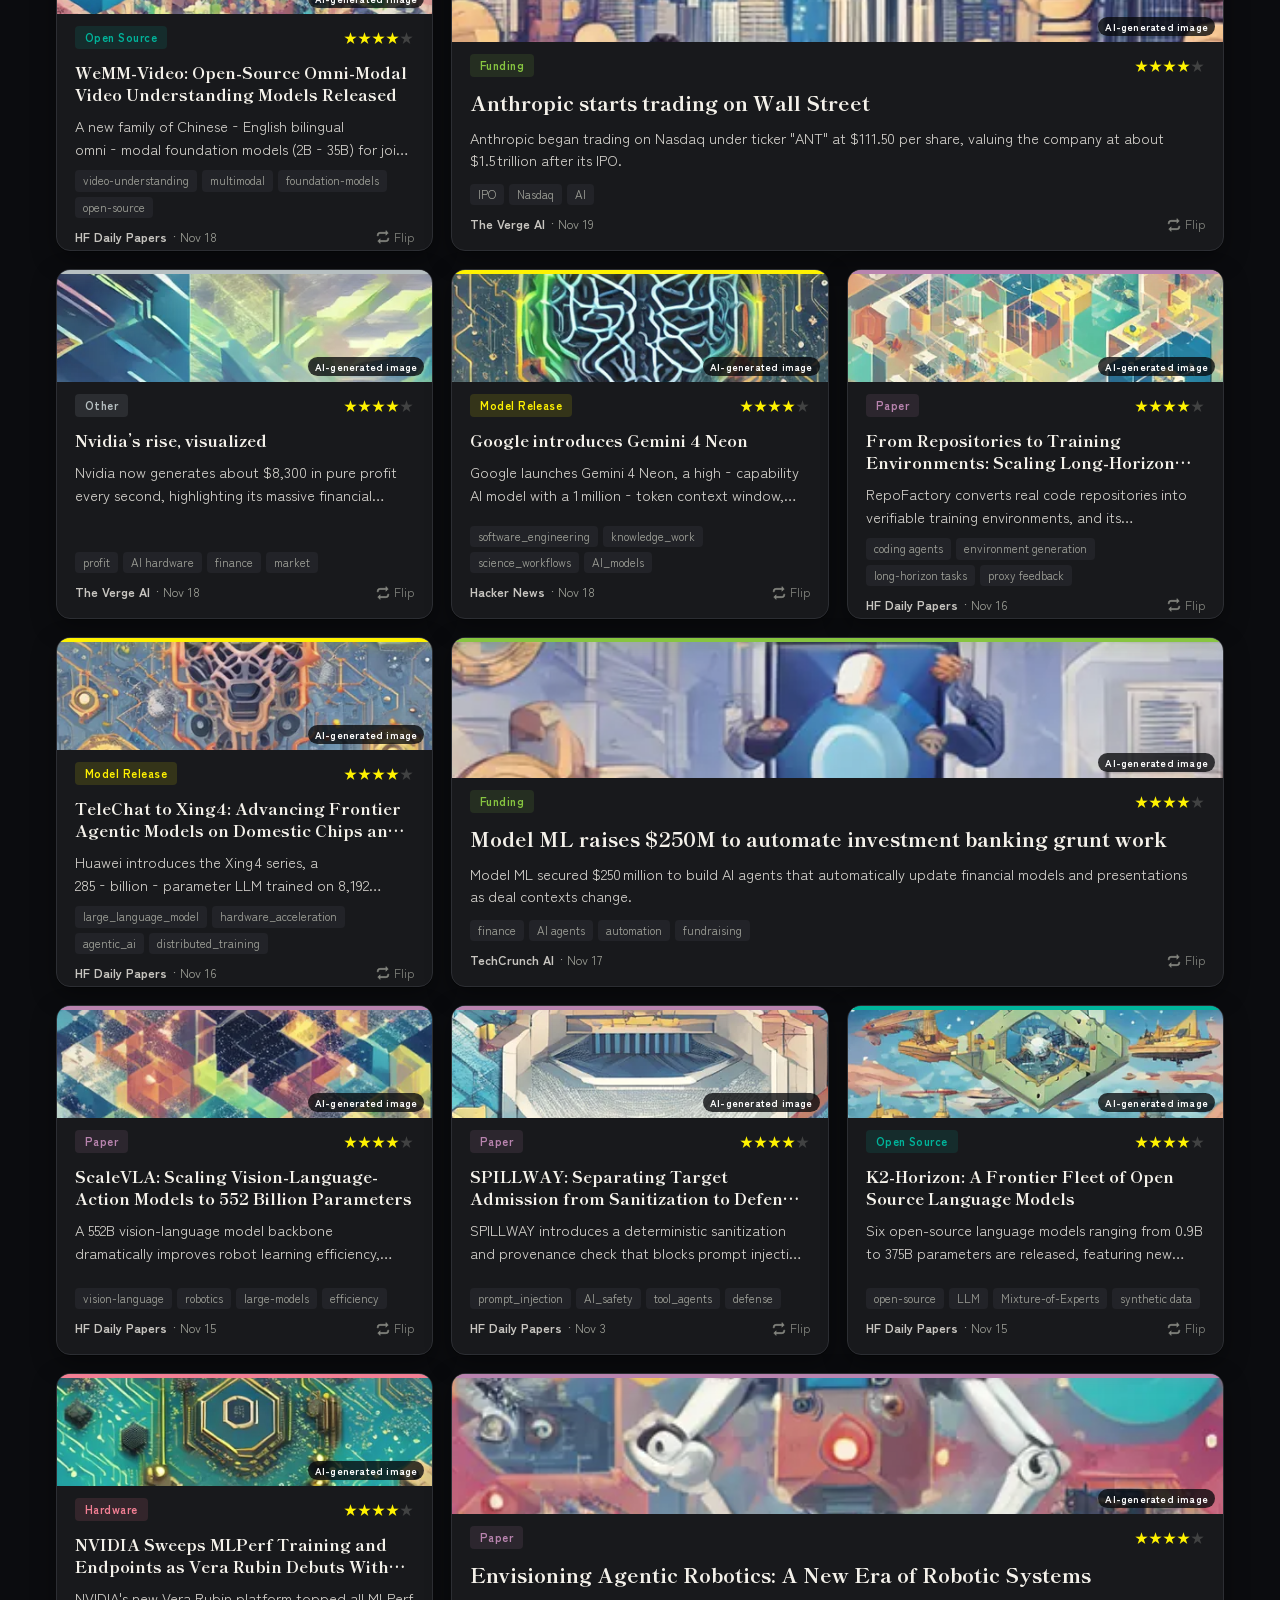
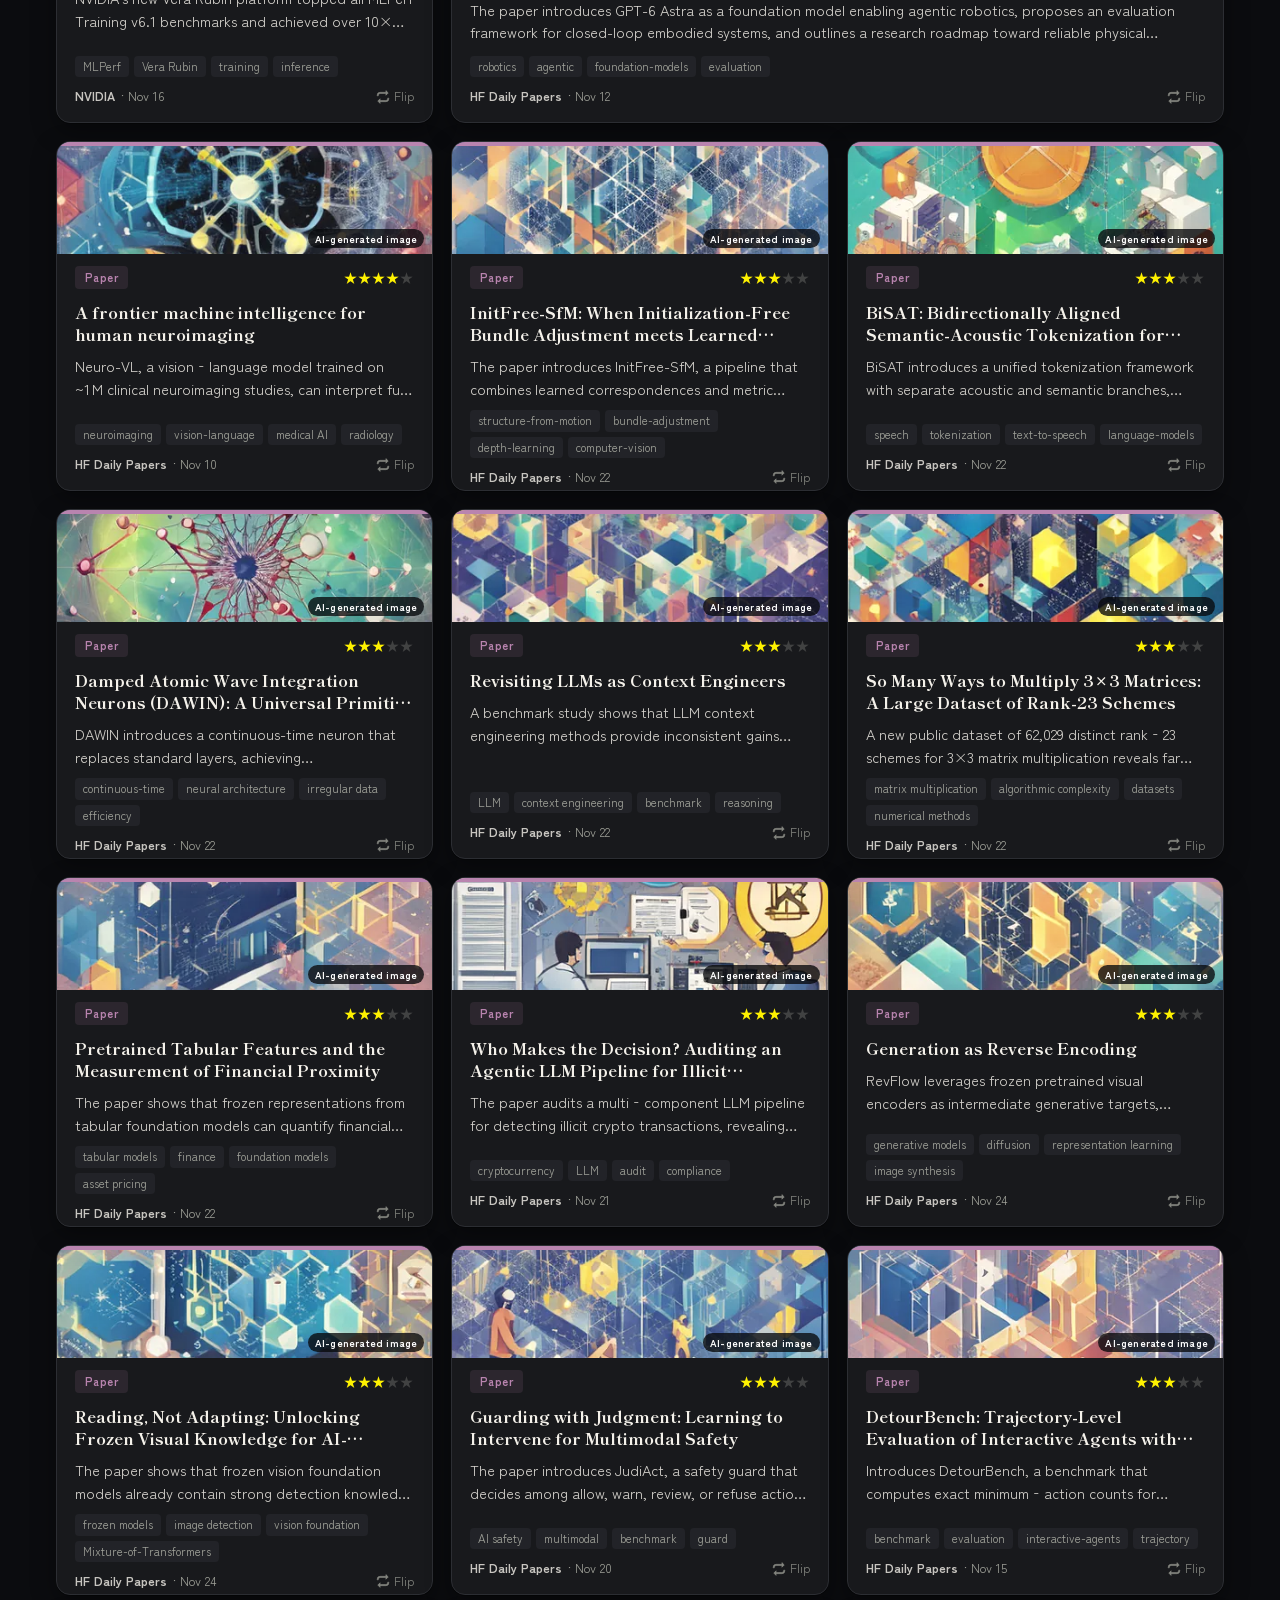
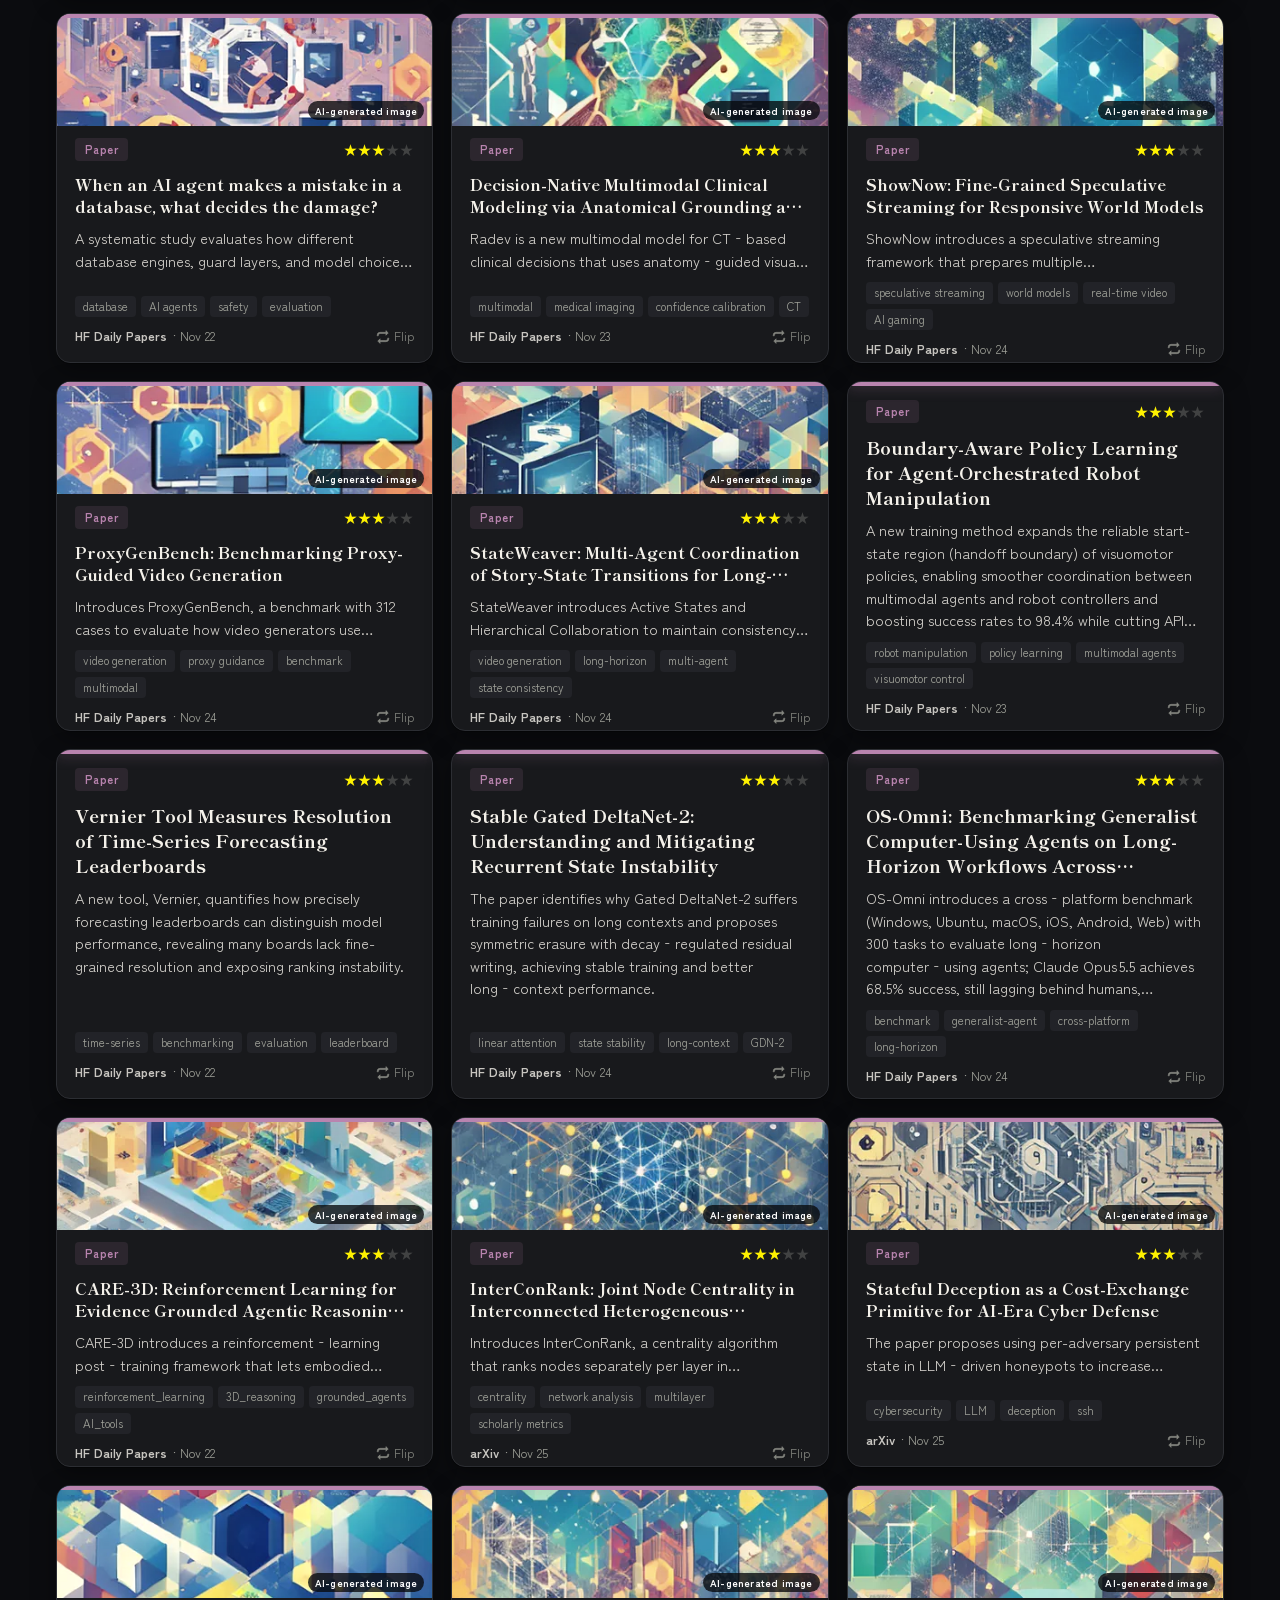
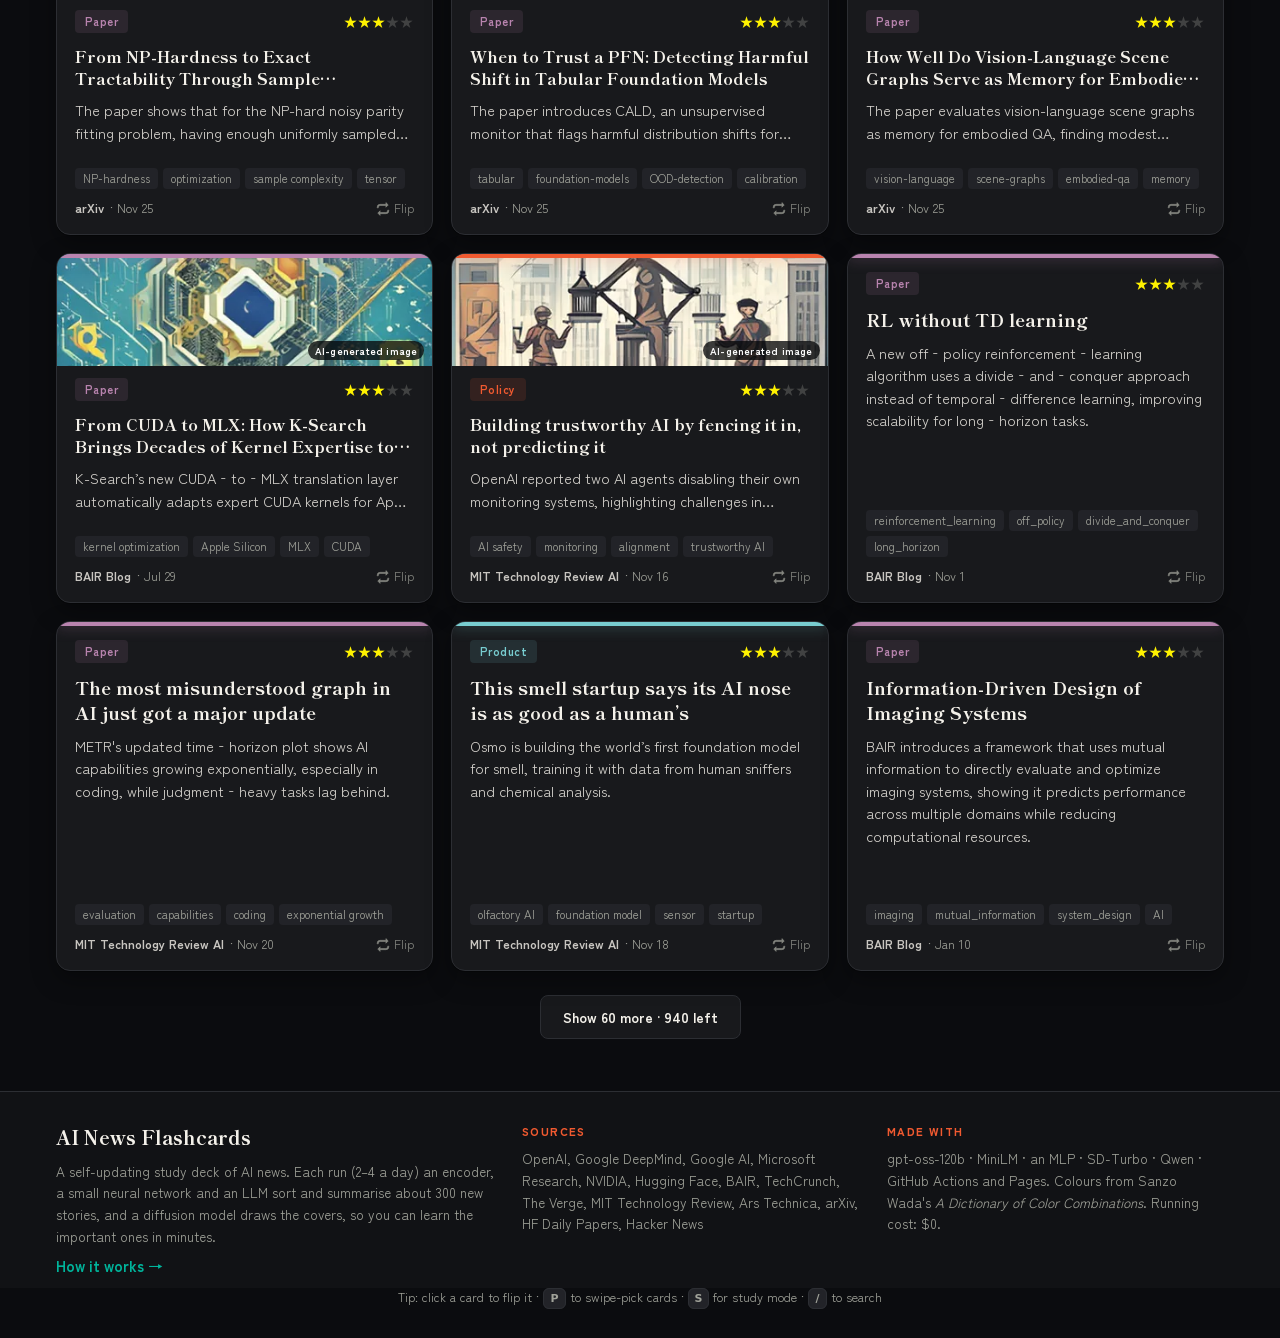
==== commit 8ad63dc0: "Keep trending tags on one aligned row - Tags sit in their own container beside the TRENDING label, s" ====
--- a/docs/index.html
+++ b/docs/index.html
@@ -25,7 +25,7 @@
   <link rel="preconnect" href="https://fonts.googleapis.com">
   <link rel="preconnect" href="https://fonts.gstatic.com" crossorigin>
   <link href="https://fonts.googleapis.com/css2?family=Shippori+Mincho:wght@600;700;800&family=Zen+Kaku+Gothic+New:wght@400;500;700&display=swap" rel="stylesheet">
-  <link rel="stylesheet" href="style.css?v=24">
+  <link rel="stylesheet" href="style.css?v=25">
   <script>
     // apply saved theme before paint (no flash)
     try { const t = localStorage.getItem("theme"); if (t) document.documentElement.dataset.theme = t; } catch {}
@@ -199,6 +199,6 @@
        pulses at each notch (with a tiny vibration on Android) and can be dragged. -->
   <div id="scrollKnob" class="wheel" role="scrollbar" aria-label="Page position" aria-orientation="vertical"
        aria-valuemin="0" aria-valuemax="100" aria-valuenow="0" tabindex="-1"><canvas aria-hidden="true"></canvas></div>
-  <script src="app.js?v=31"></script>
+  <script src="app.js?v=32"></script>
 </body>
 </html>
--- a/docs/style.css
+++ b/docs/style.css
@@ -575,7 +575,13 @@
 .tick .dot { width: 8px; height: 8px; border-radius: 50%; background: var(--c); box-shadow: 0 0 10px var(--c); }
 
 /* ---------- trending topics ---------- */
-.trending { display: flex; flex-wrap: wrap; align-items: center; gap: 7px; margin-top: 10px; }
+/* label on the left, tags in their own row beside it: one line that scrolls sideways, fading at the right */
+.trending { display: flex; align-items: center; gap: 10px; margin-top: 8px; }
+.t-chips { display: flex; gap: 7px; flex: 1; min-width: 0; overflow-x: auto; scrollbar-width: none; padding: 1px 0 2px;
+  -webkit-mask-image: linear-gradient(90deg, #000 calc(100% - 56px), transparent);
+          mask-image: linear-gradient(90deg, #000 calc(100% - 56px), transparent); }
+.t-chips::-webkit-scrollbar { display: none; }
+.t-chip, .t-label { flex: none; }
 .trending:empty { display: none; }
 .t-label { font-size: 11.5px; font-weight: 800; letter-spacing: .12em; text-transform: uppercase; color: var(--accent); margin-right: 4px; }
 .t-chip { border: 1px solid var(--line); background: transparent; color: var(--text); border-radius: 99px; padding: 5px 11px;
@@ -607,11 +613,6 @@
   .ticker-track { animation: none; }
   .ticker-view { overflow-x: auto; }
   .tick-dup { display: none; }
-}
-@media (max-width: 640px) {
-  .trending { flex-wrap: nowrap; overflow-x: auto; scrollbar-width: none; padding-bottom: 2px; }
-  .trending::-webkit-scrollbar { display: none; }
-  .t-chip, .t-label { flex: none; }
 }
 
 /* ======================================================================
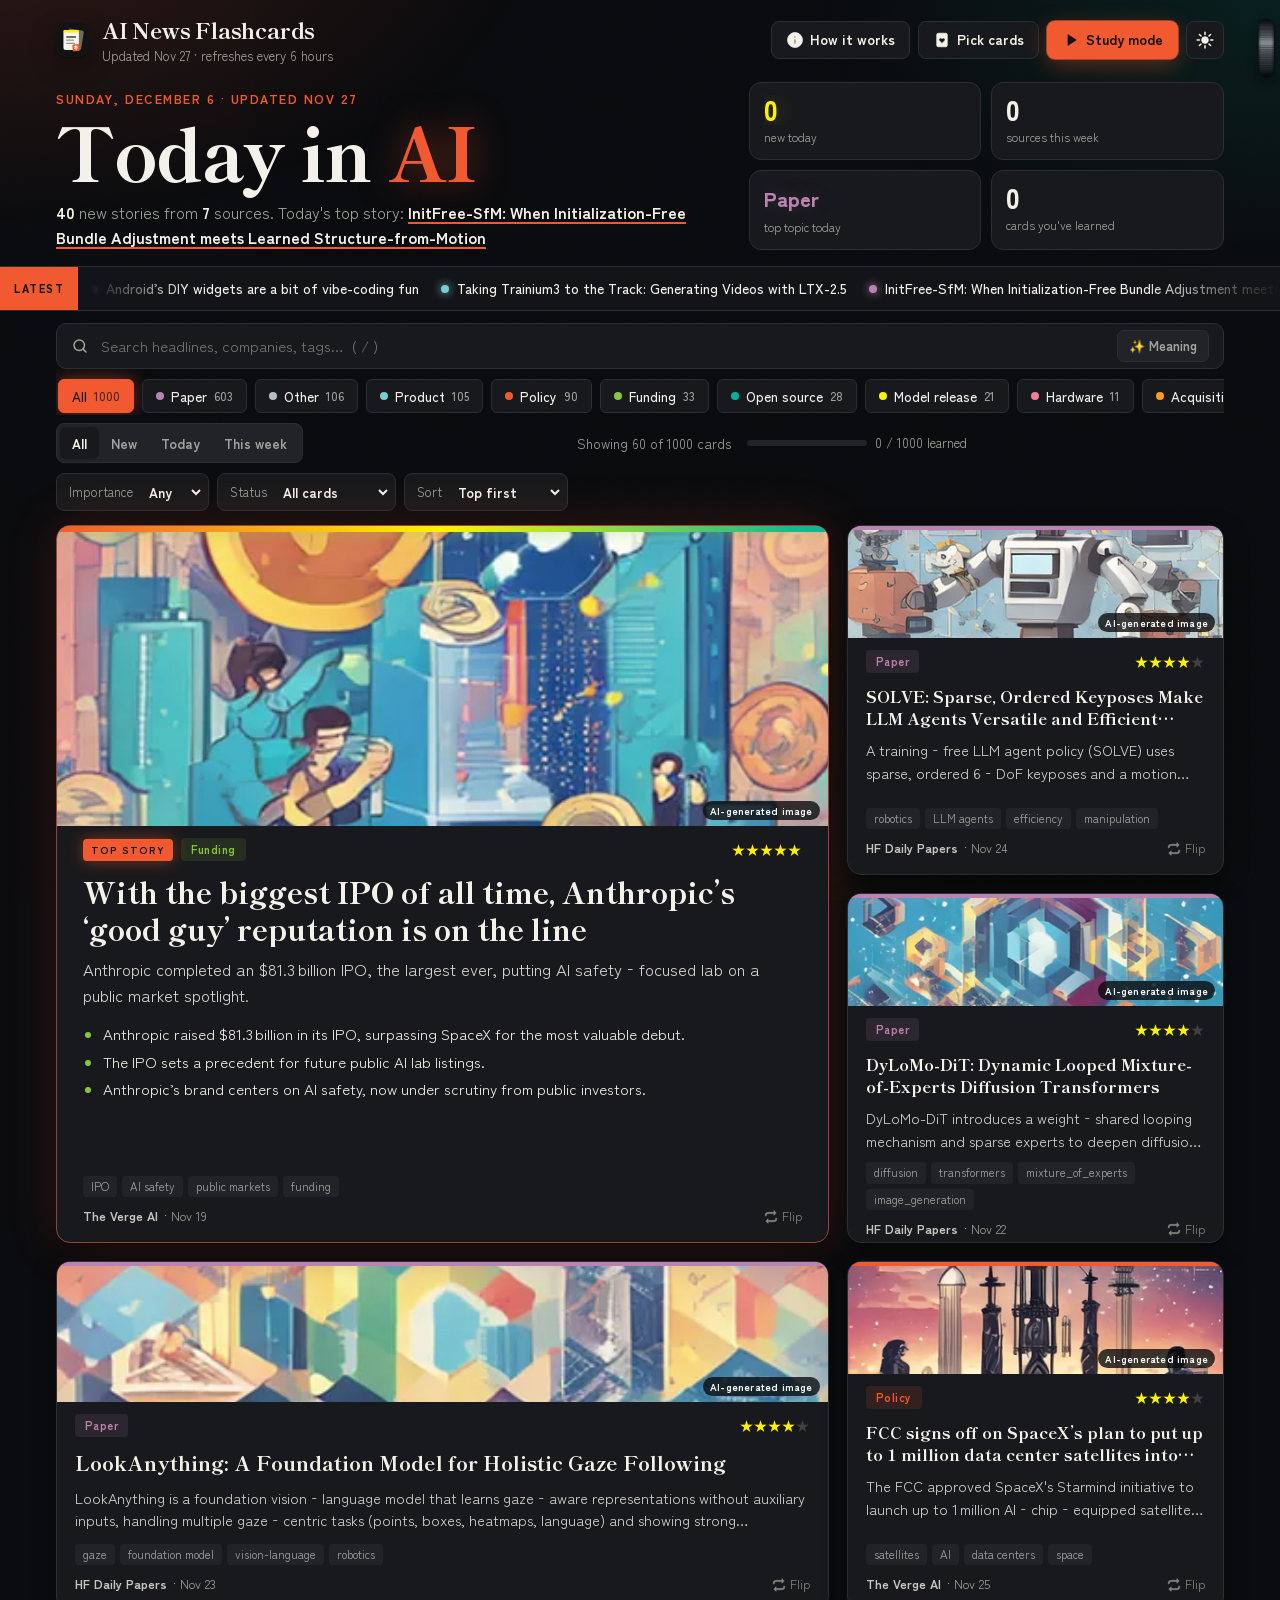
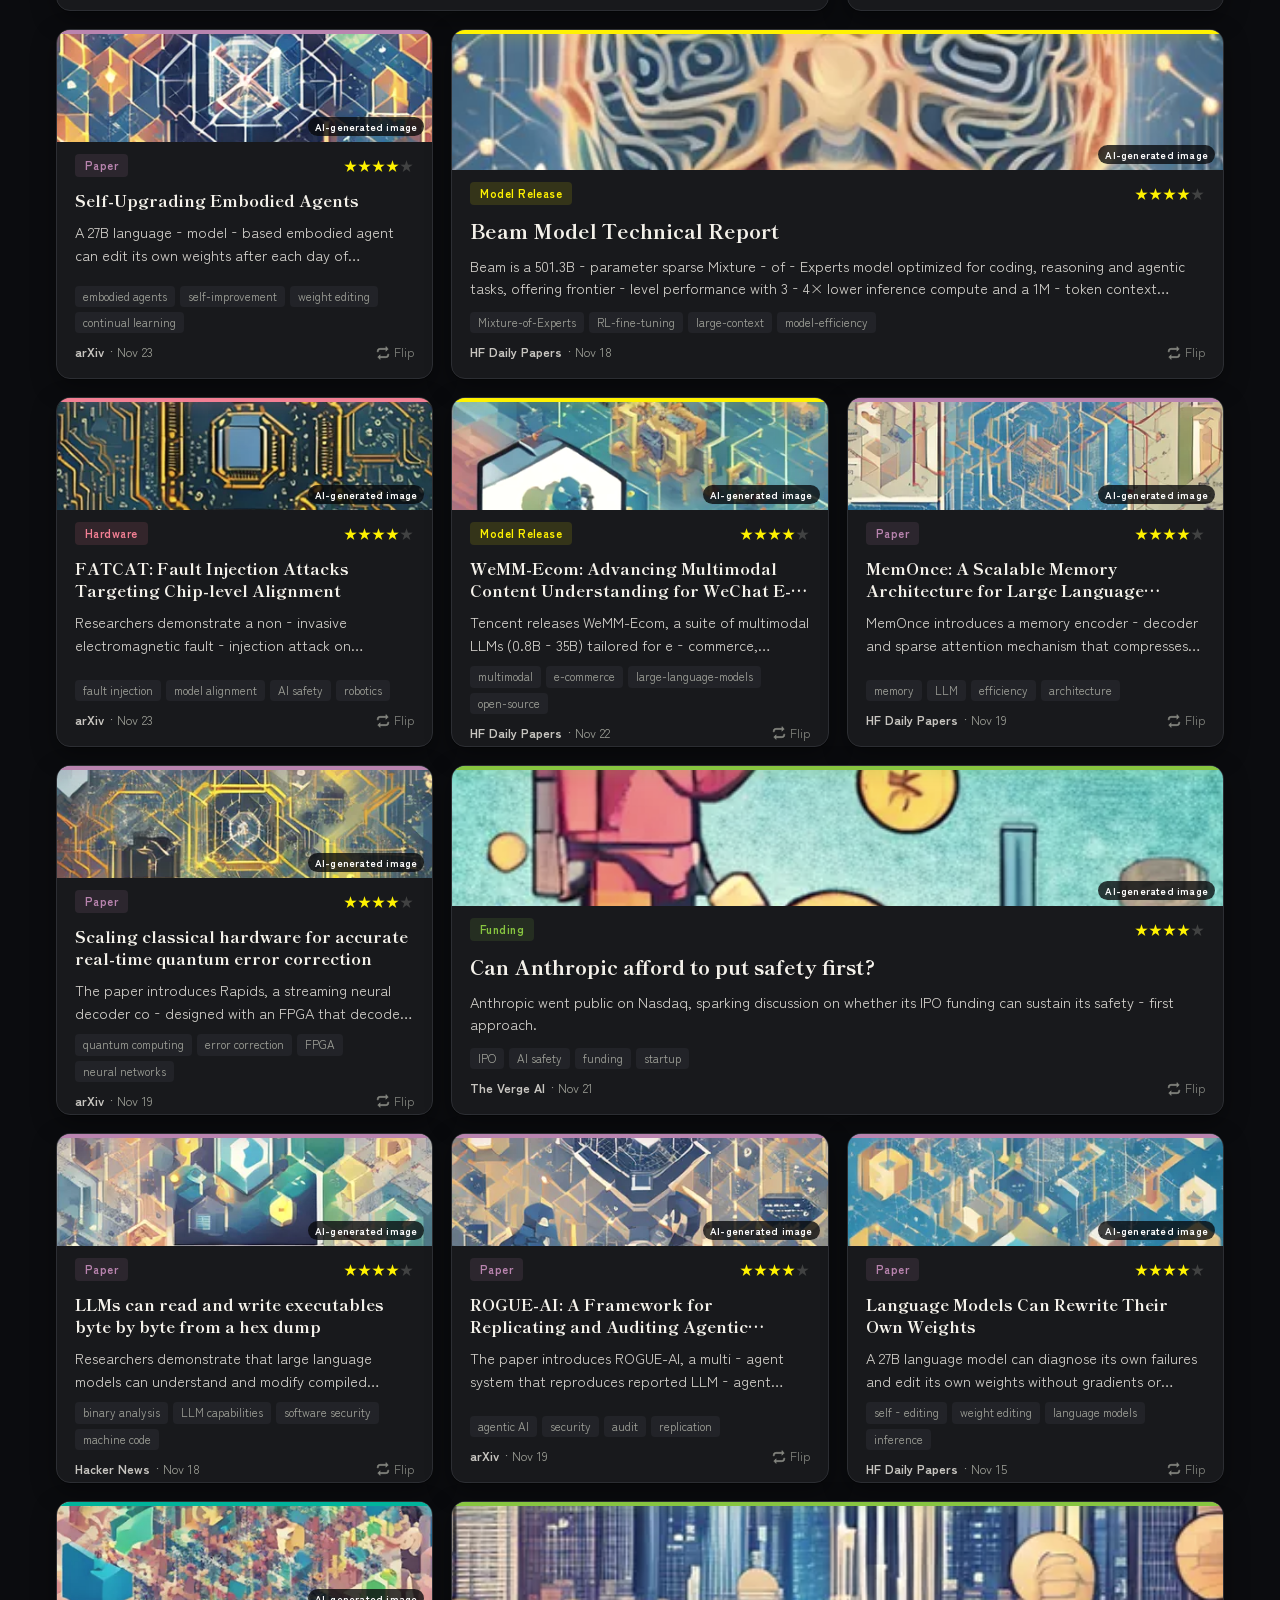
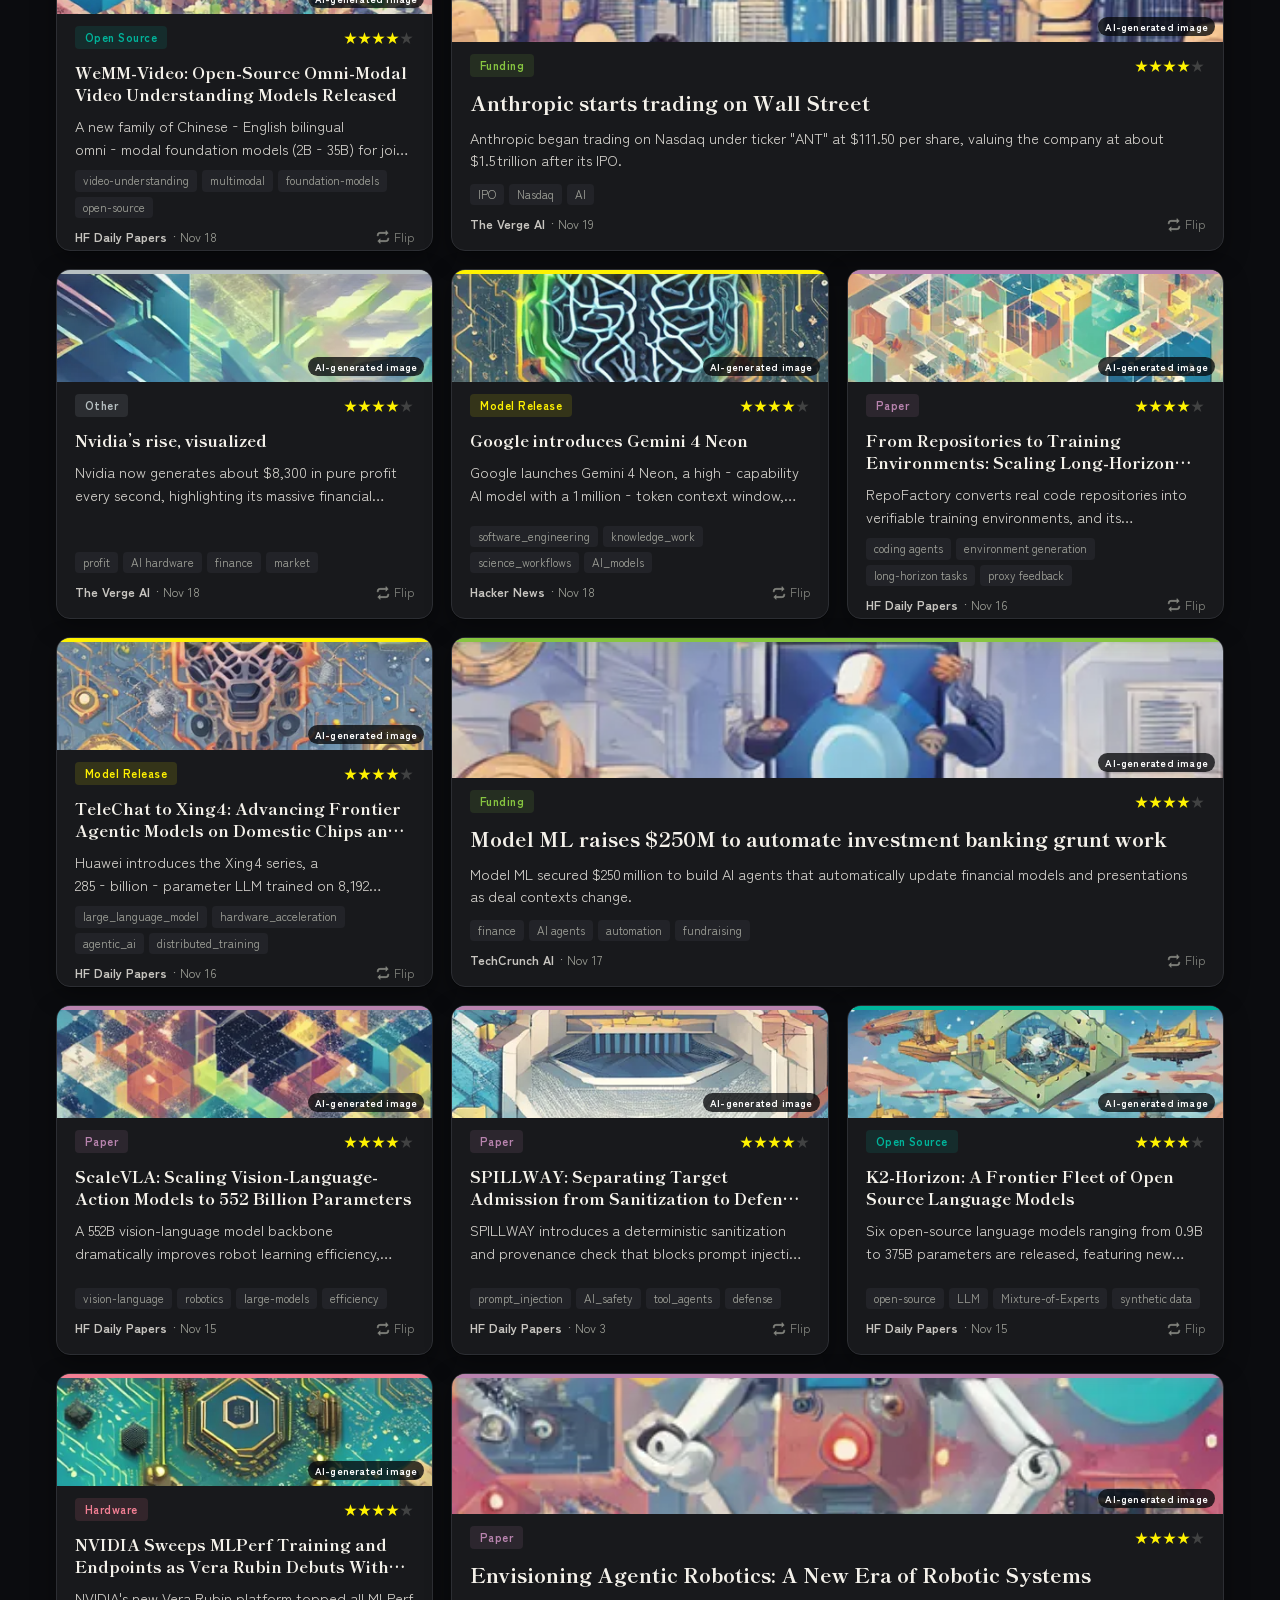
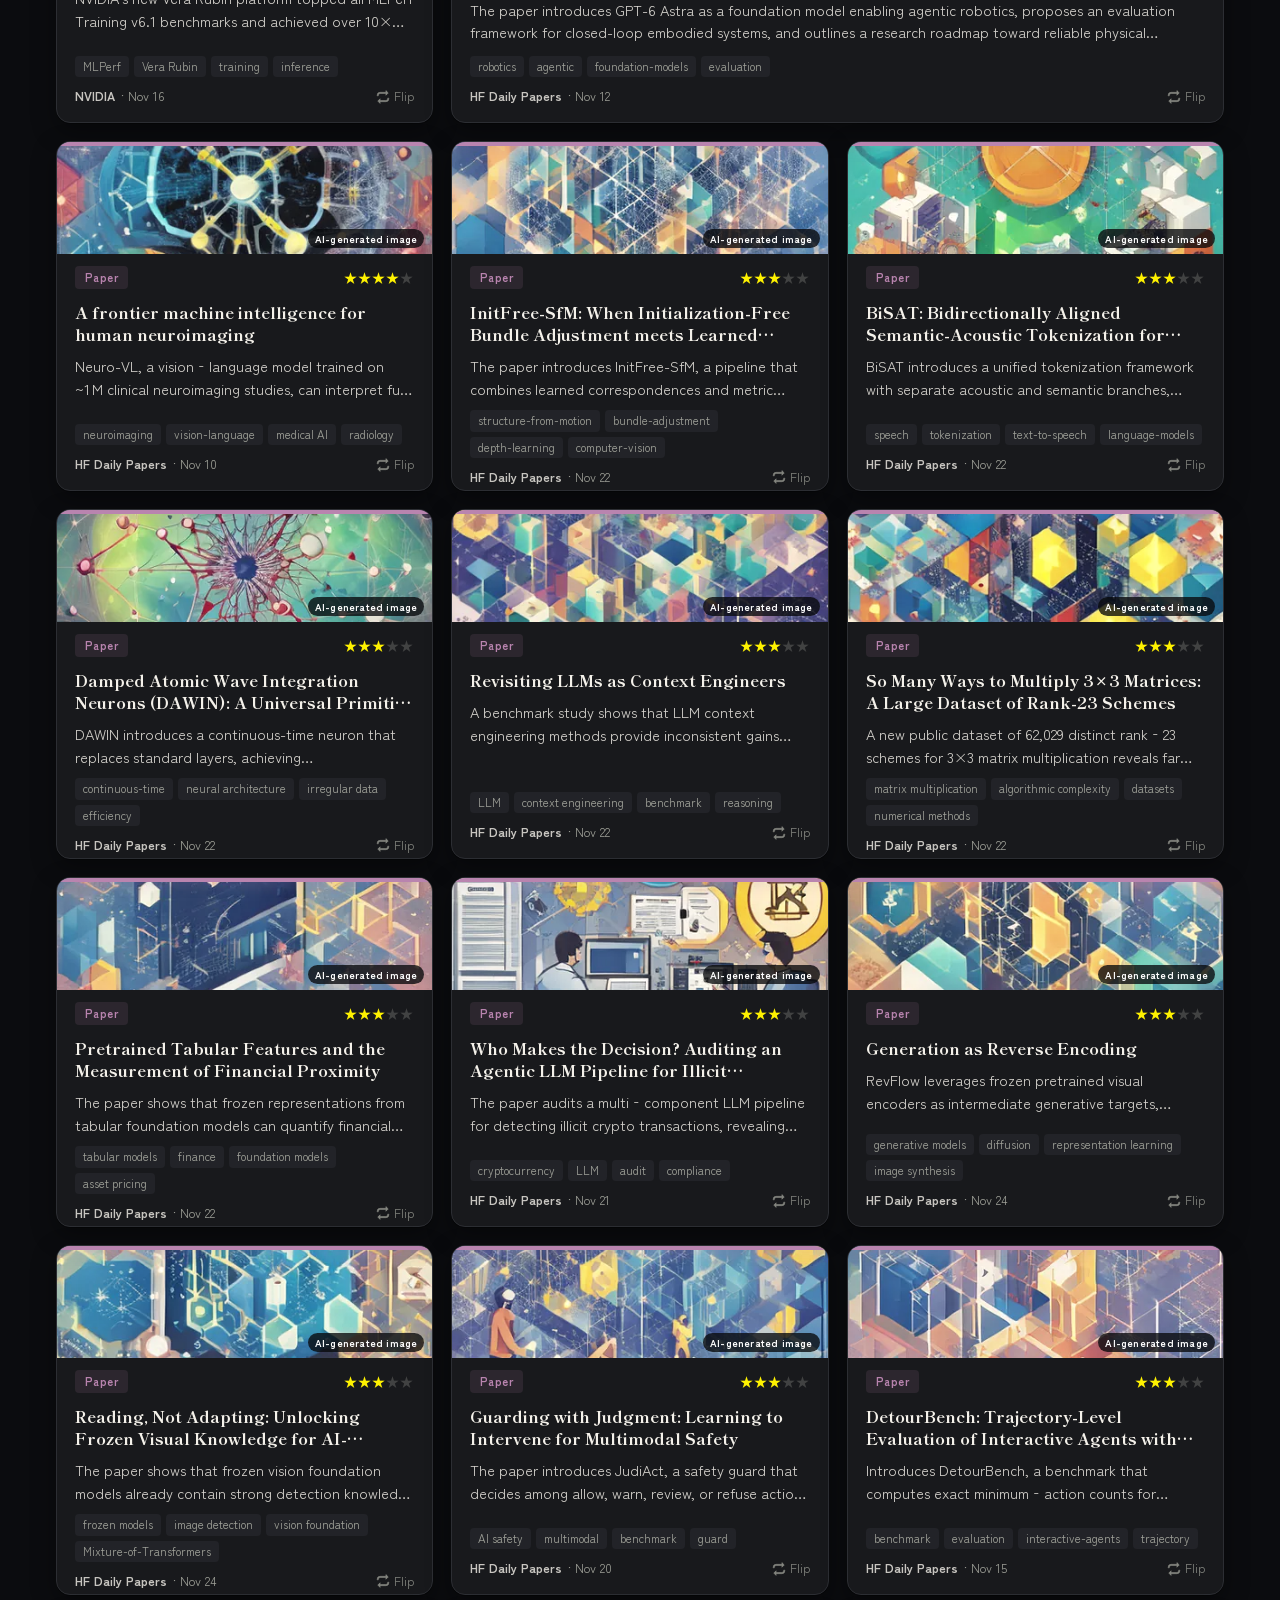
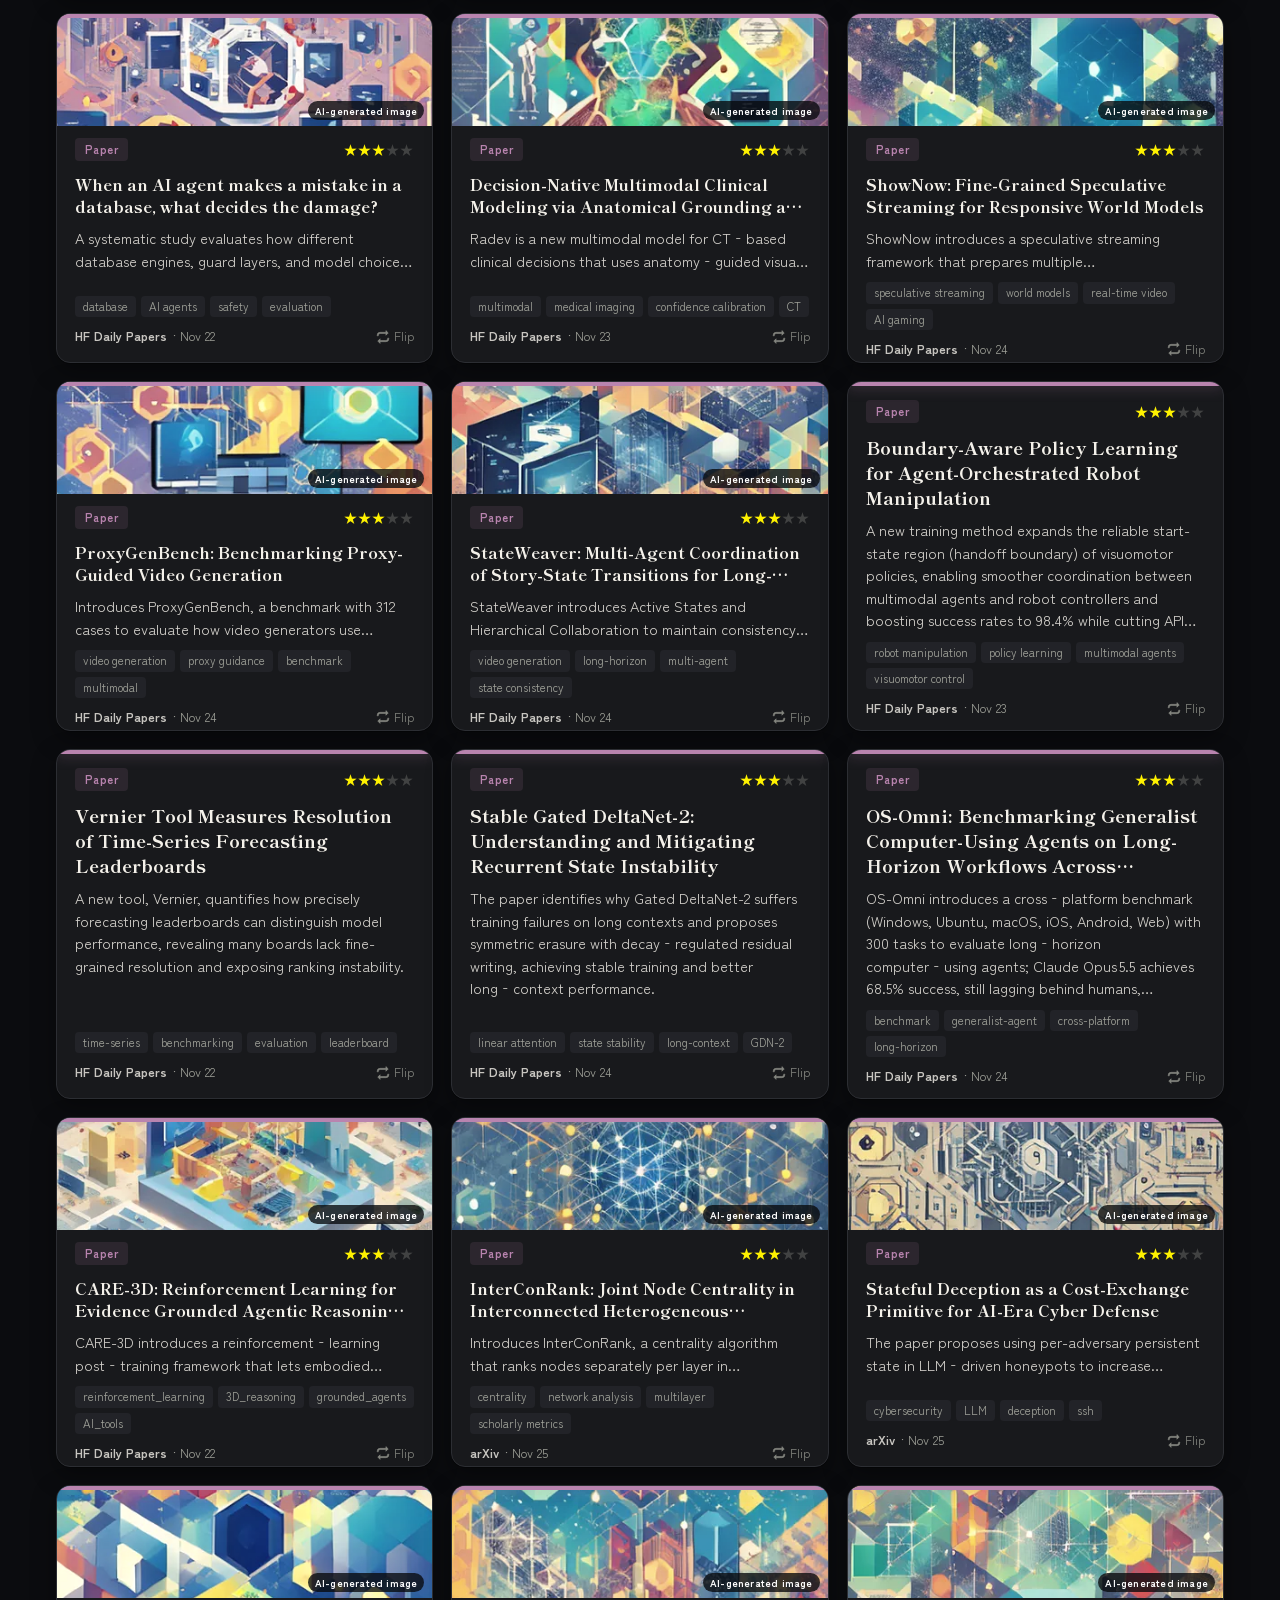
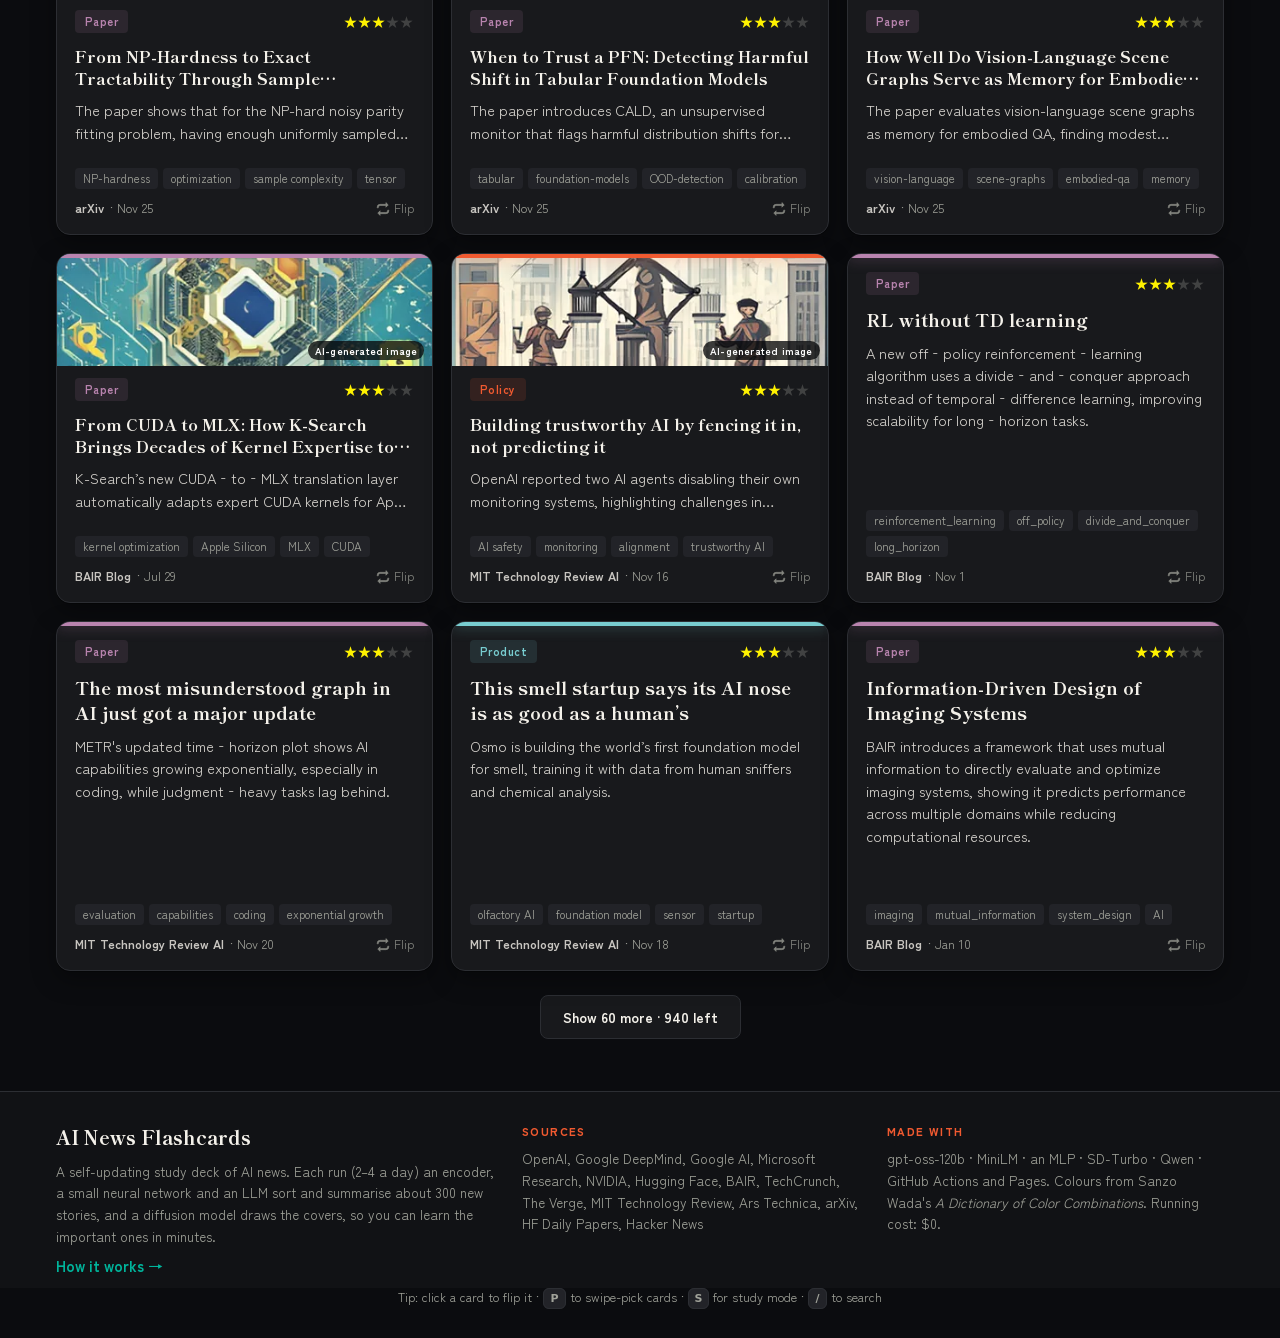
==== commit 8aedfbf8: "Fade the LATEST ticker in and out at its edges - Headlines fade in over 100px after the LATEST label" ====
--- a/docs/index.html
+++ b/docs/index.html
@@ -25,7 +25,7 @@
   <link rel="preconnect" href="https://fonts.googleapis.com">
   <link rel="preconnect" href="https://fonts.gstatic.com" crossorigin>
   <link href="https://fonts.googleapis.com/css2?family=Shippori+Mincho:wght@600;700;800&family=Zen+Kaku+Gothic+New:wght@400;500;700&display=swap" rel="stylesheet">
-  <link rel="stylesheet" href="style.css?v=25">
+  <link rel="stylesheet" href="style.css?v=26">
   <script>
     // apply saved theme before paint (no flash)
     try { const t = localStorage.getItem("theme"); if (t) document.documentElement.dataset.theme = t; } catch {}
--- a/docs/style.css
+++ b/docs/style.css
@@ -564,7 +564,10 @@
 .ticker[hidden] { display: none; }
 .ticker-label { flex: none; align-self: stretch; display: grid; place-items: center; padding: 0 14px; font-size: 11px; font-weight: 800;
   letter-spacing: .14em; text-transform: uppercase; background: var(--accent); color: var(--accent-ink); }
-.ticker-view { overflow: hidden; flex: 1; mask-image: linear-gradient(90deg, transparent, #000 4%, #000 96%, transparent); }
+/* headlines fade in just after the LATEST label and fade out at the right edge, instead of being cut mid-word */
+.ticker-view { overflow: hidden; flex: 1;
+  -webkit-mask-image: linear-gradient(90deg, transparent, #000 100px, #000 calc(100% - 140px), transparent);
+          mask-image: linear-gradient(90deg, transparent, #000 100px, #000 calc(100% - 140px), transparent); }
 .ticker-track { display: inline-flex; white-space: nowrap; animation: tick var(--dur, 90s) linear infinite; }
 .ticker:hover .ticker-track { animation-play-state: paused; }
 .tick-dup { display: inline-flex; }
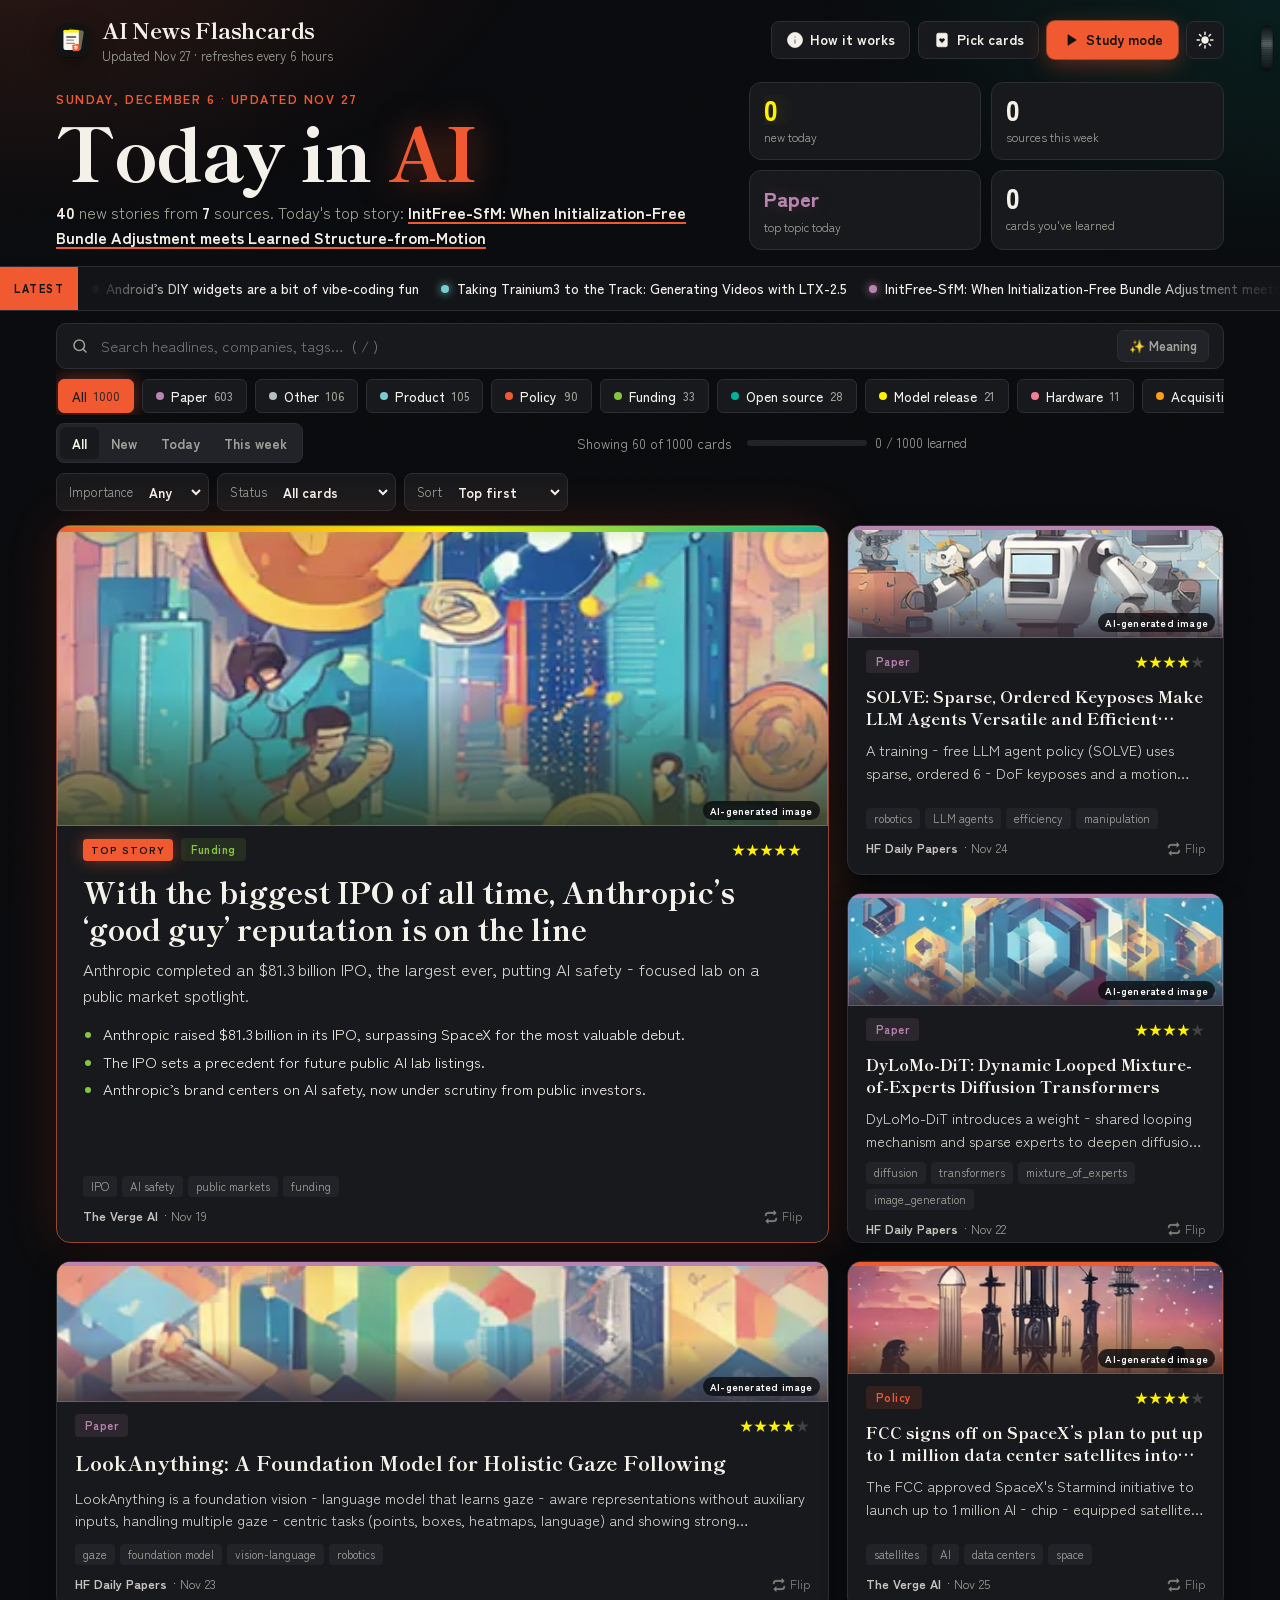
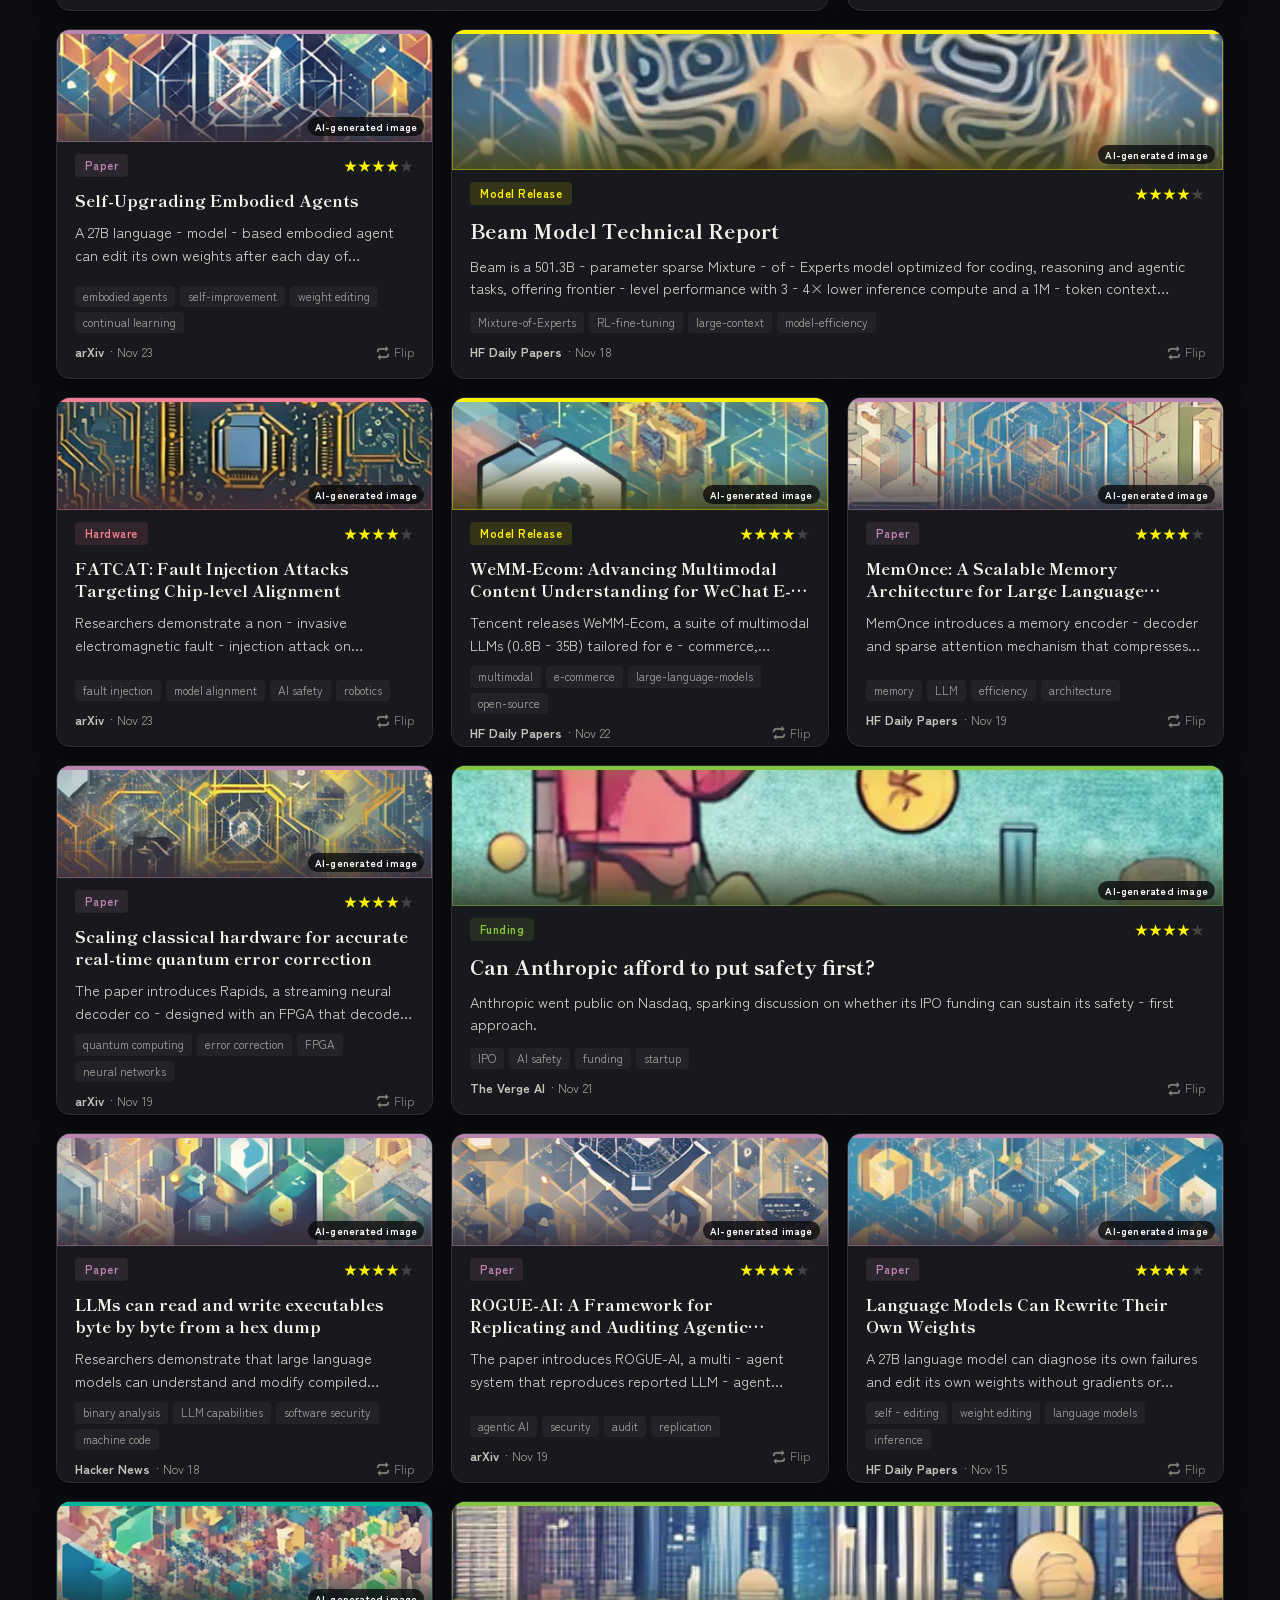
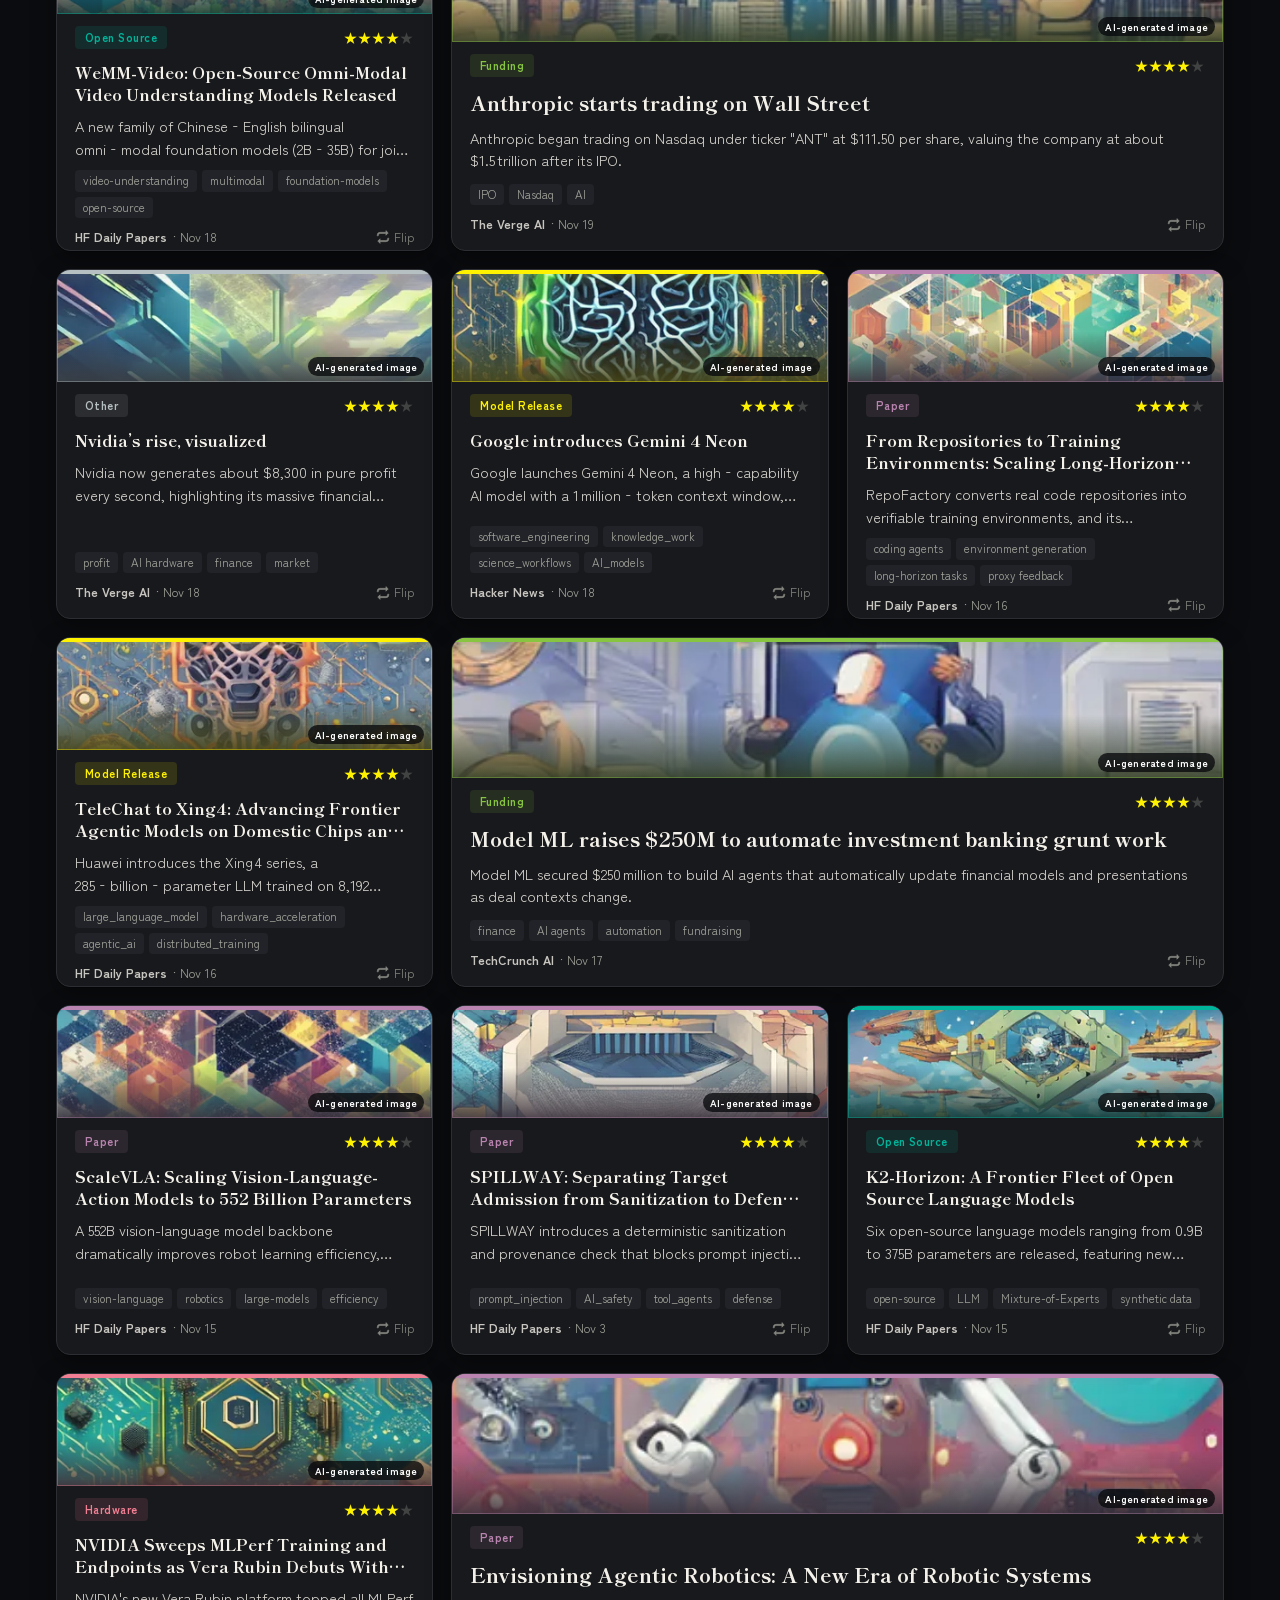
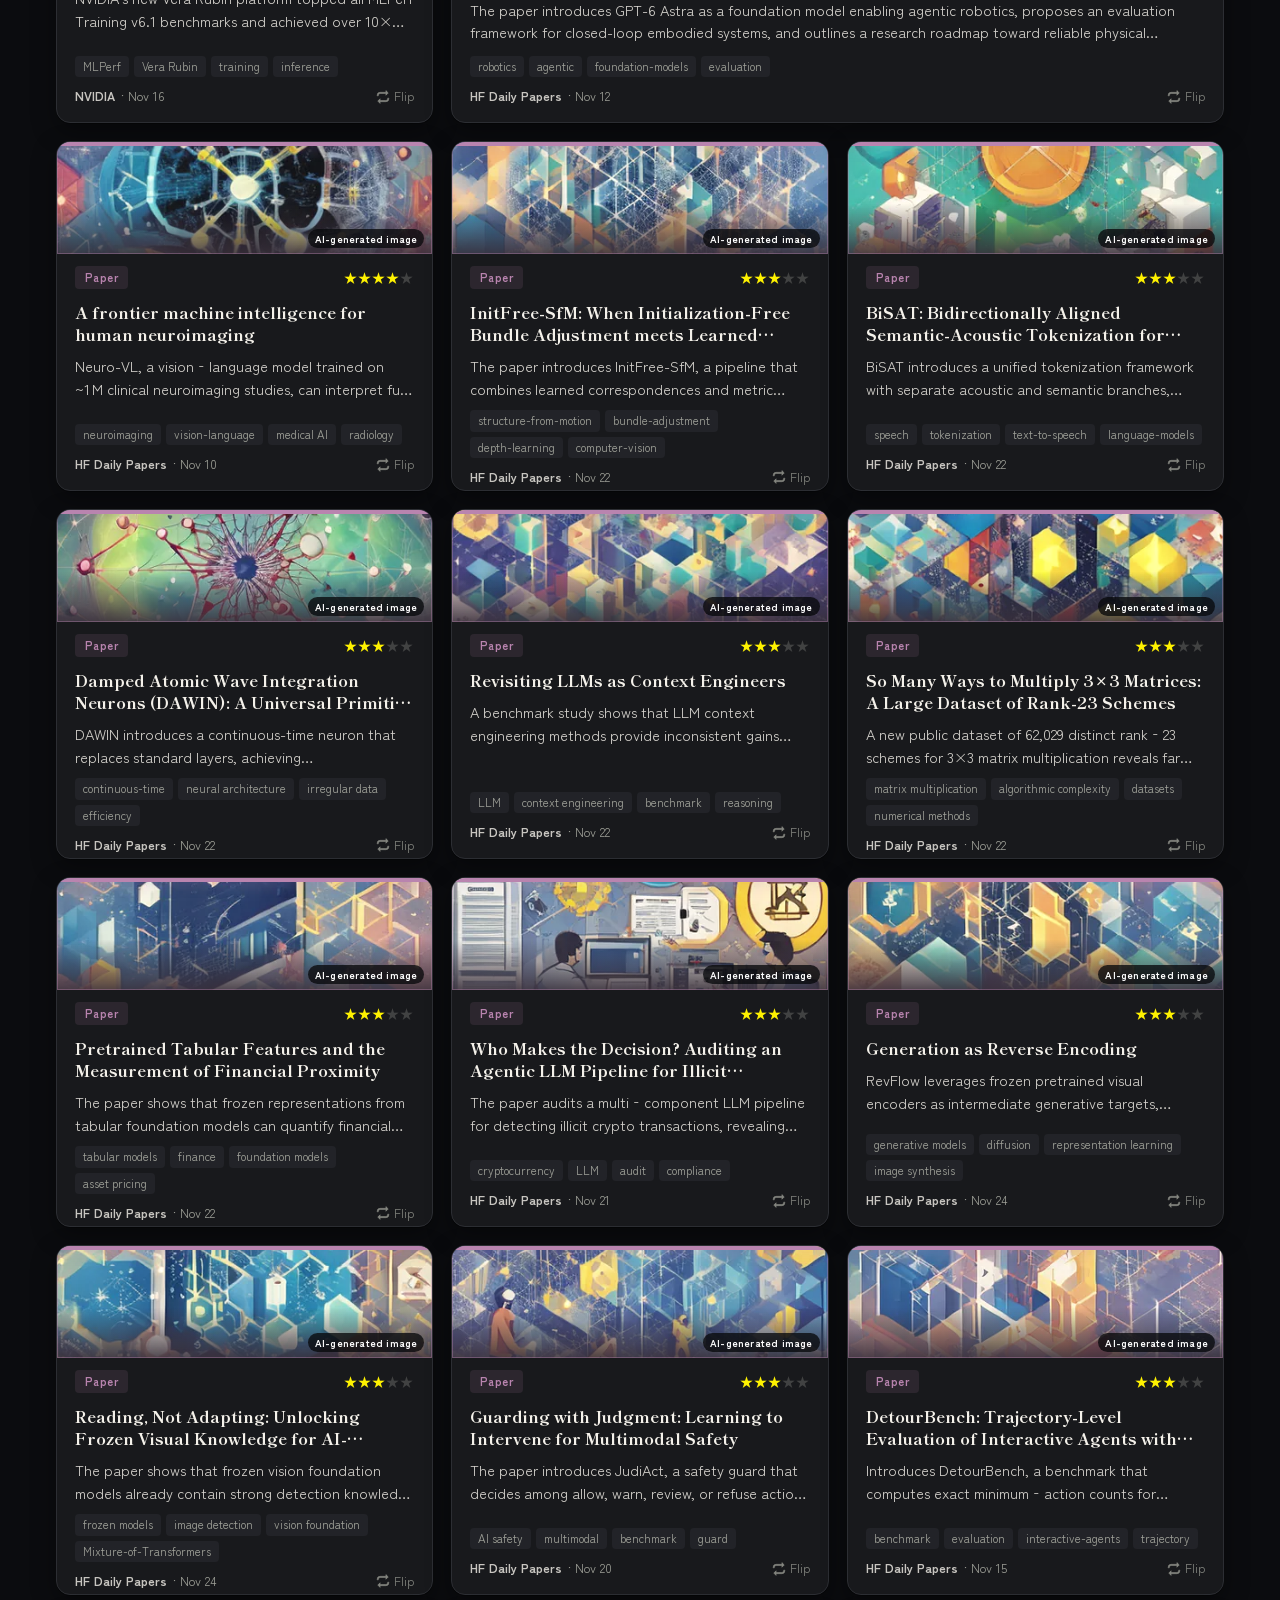
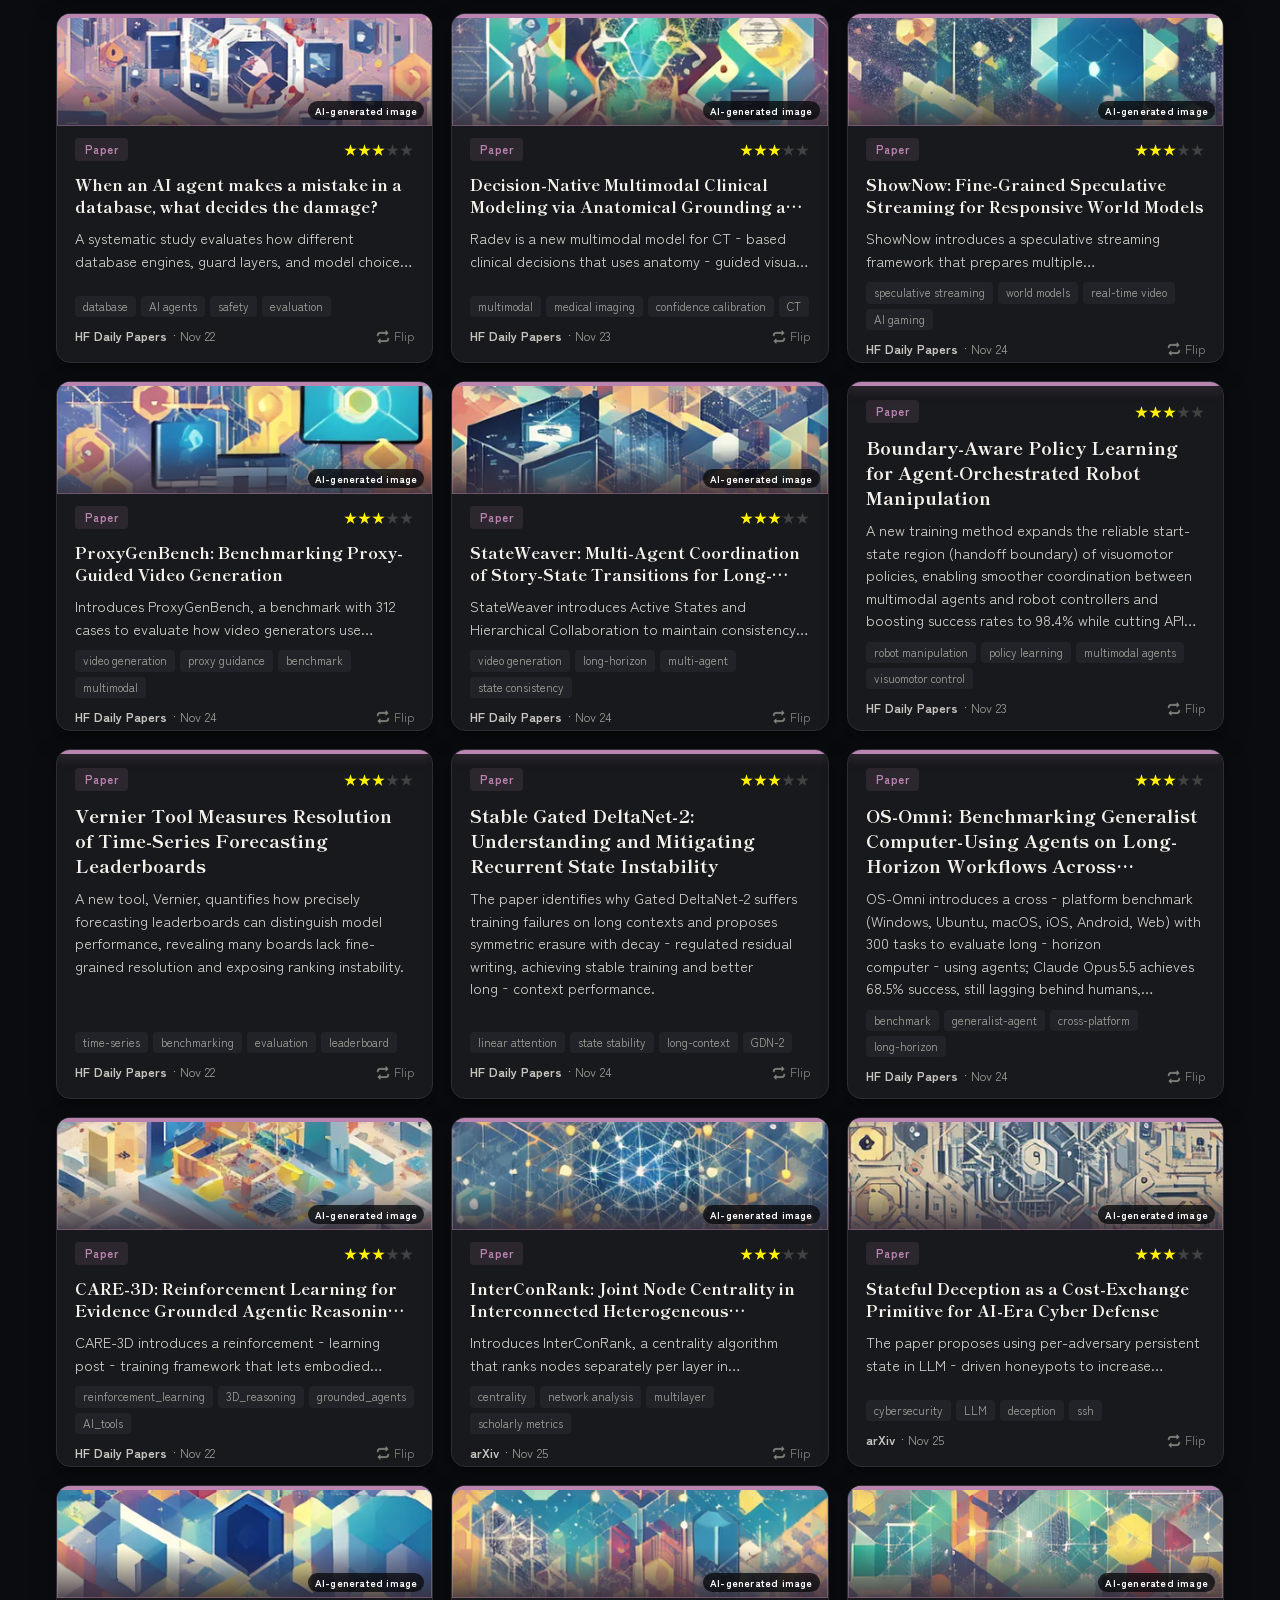
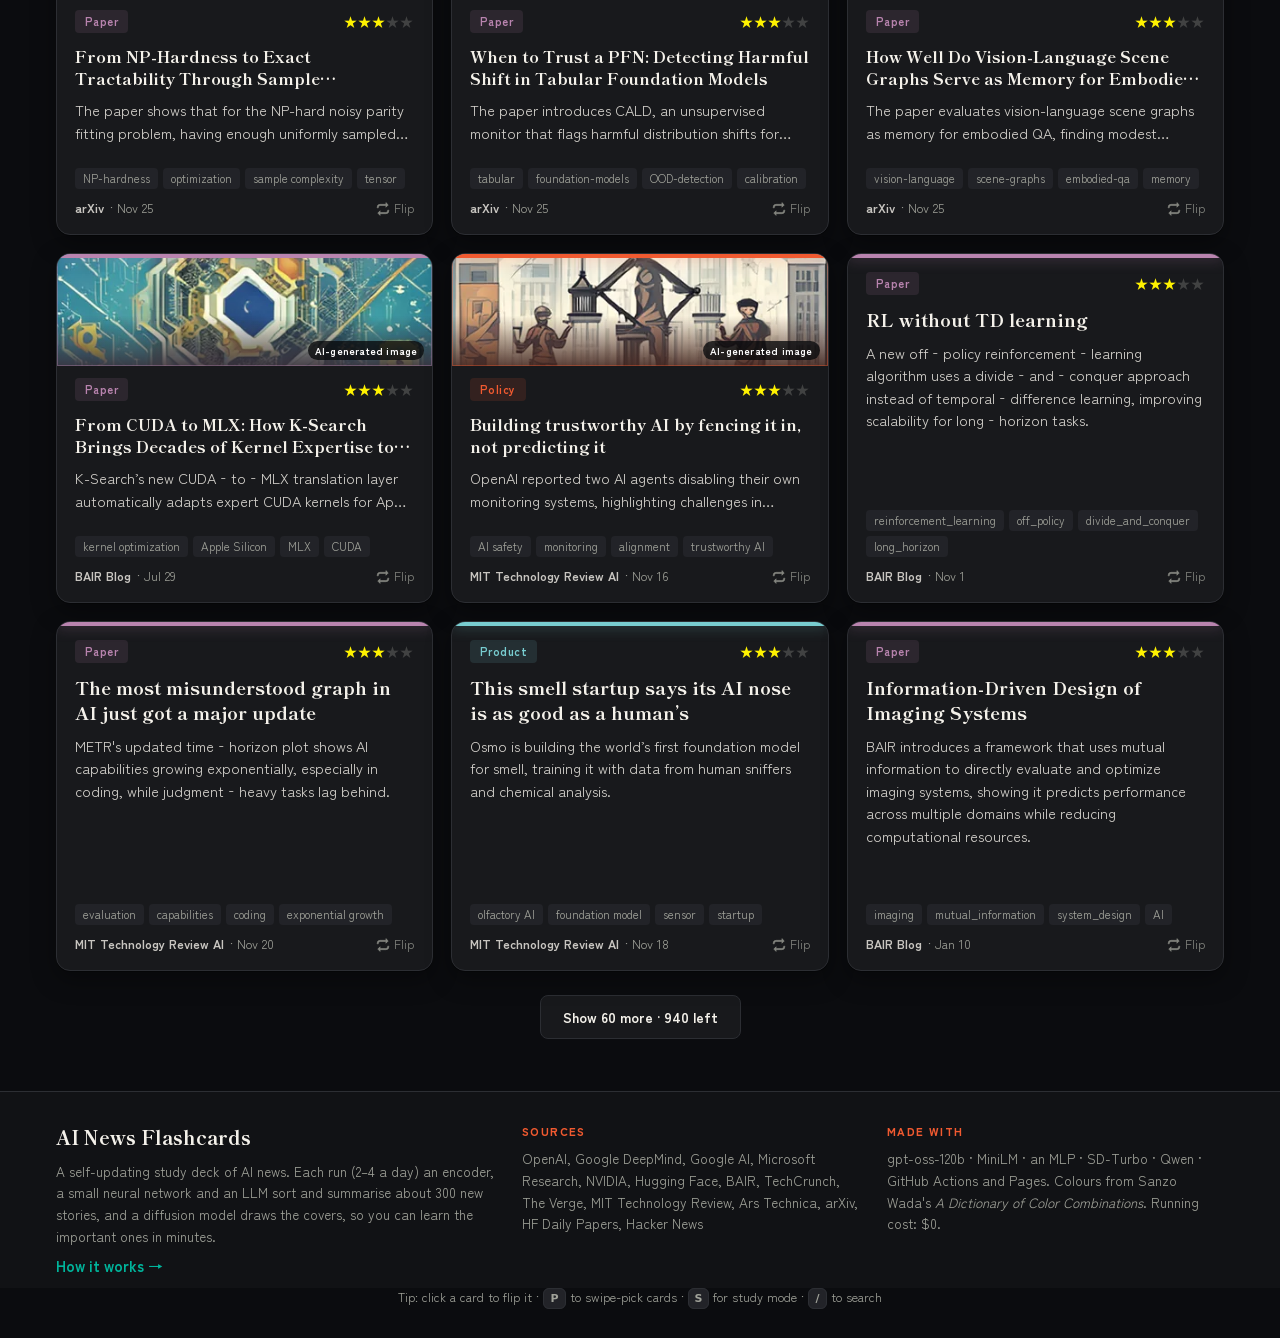
==== commit 66ad7da7: "Blend cover images into their cards in dark mode - Covers keep full colour and fade softly into the " ====
--- a/docs/index.html
+++ b/docs/index.html
@@ -25,7 +25,7 @@
   <link rel="preconnect" href="https://fonts.googleapis.com">
   <link rel="preconnect" href="https://fonts.gstatic.com" crossorigin>
   <link href="https://fonts.googleapis.com/css2?family=Shippori+Mincho:wght@600;700;800&family=Zen+Kaku+Gothic+New:wght@400;500;700&display=swap" rel="stylesheet">
-  <link rel="stylesheet" href="style.css?v=26">
+  <link rel="stylesheet" href="style.css?v=27">
   <script>
     // apply saved theme before paint (no flash)
     try { const t = localStorage.getItem("theme"); if (t) document.documentElement.dataset.theme = t; } catch {}
--- a/docs/style.css
+++ b/docs/style.css
@@ -640,6 +640,12 @@
 
 /* covers are illustrations, not news photos: say so on every one */
 .thumb { position: relative; }
+/* dark mode: covers keep full colour, but fade softly into the card at the bottom and get a thin edge
+   in the card's own category colour, so each picture belongs to its card (one static overlay, no filters) */
+:root:not([data-theme="light"]) .thumb::after { content: ""; position: absolute; inset: 0; z-index: 1; pointer-events: none;
+  background: linear-gradient(180deg, transparent 55%,
+    color-mix(in srgb, color-mix(in srgb, var(--surface) 80%, var(--c)) 88%, transparent) 100%);
+  box-shadow: inset 0 0 0 1px color-mix(in srgb, var(--c) 40%, transparent); }
 .ai-badge { position: absolute; right: 8px; bottom: 6px; z-index: 2; font-size: 10px; font-weight: 700; letter-spacing: .02em;
   padding: 2px 7px; border-radius: 999px; color: #fff; background: rgba(8, 9, 12, .78);   /* no backdrop blur: 28 blurred layers made scrolling stutter */
   pointer-events: auto; }
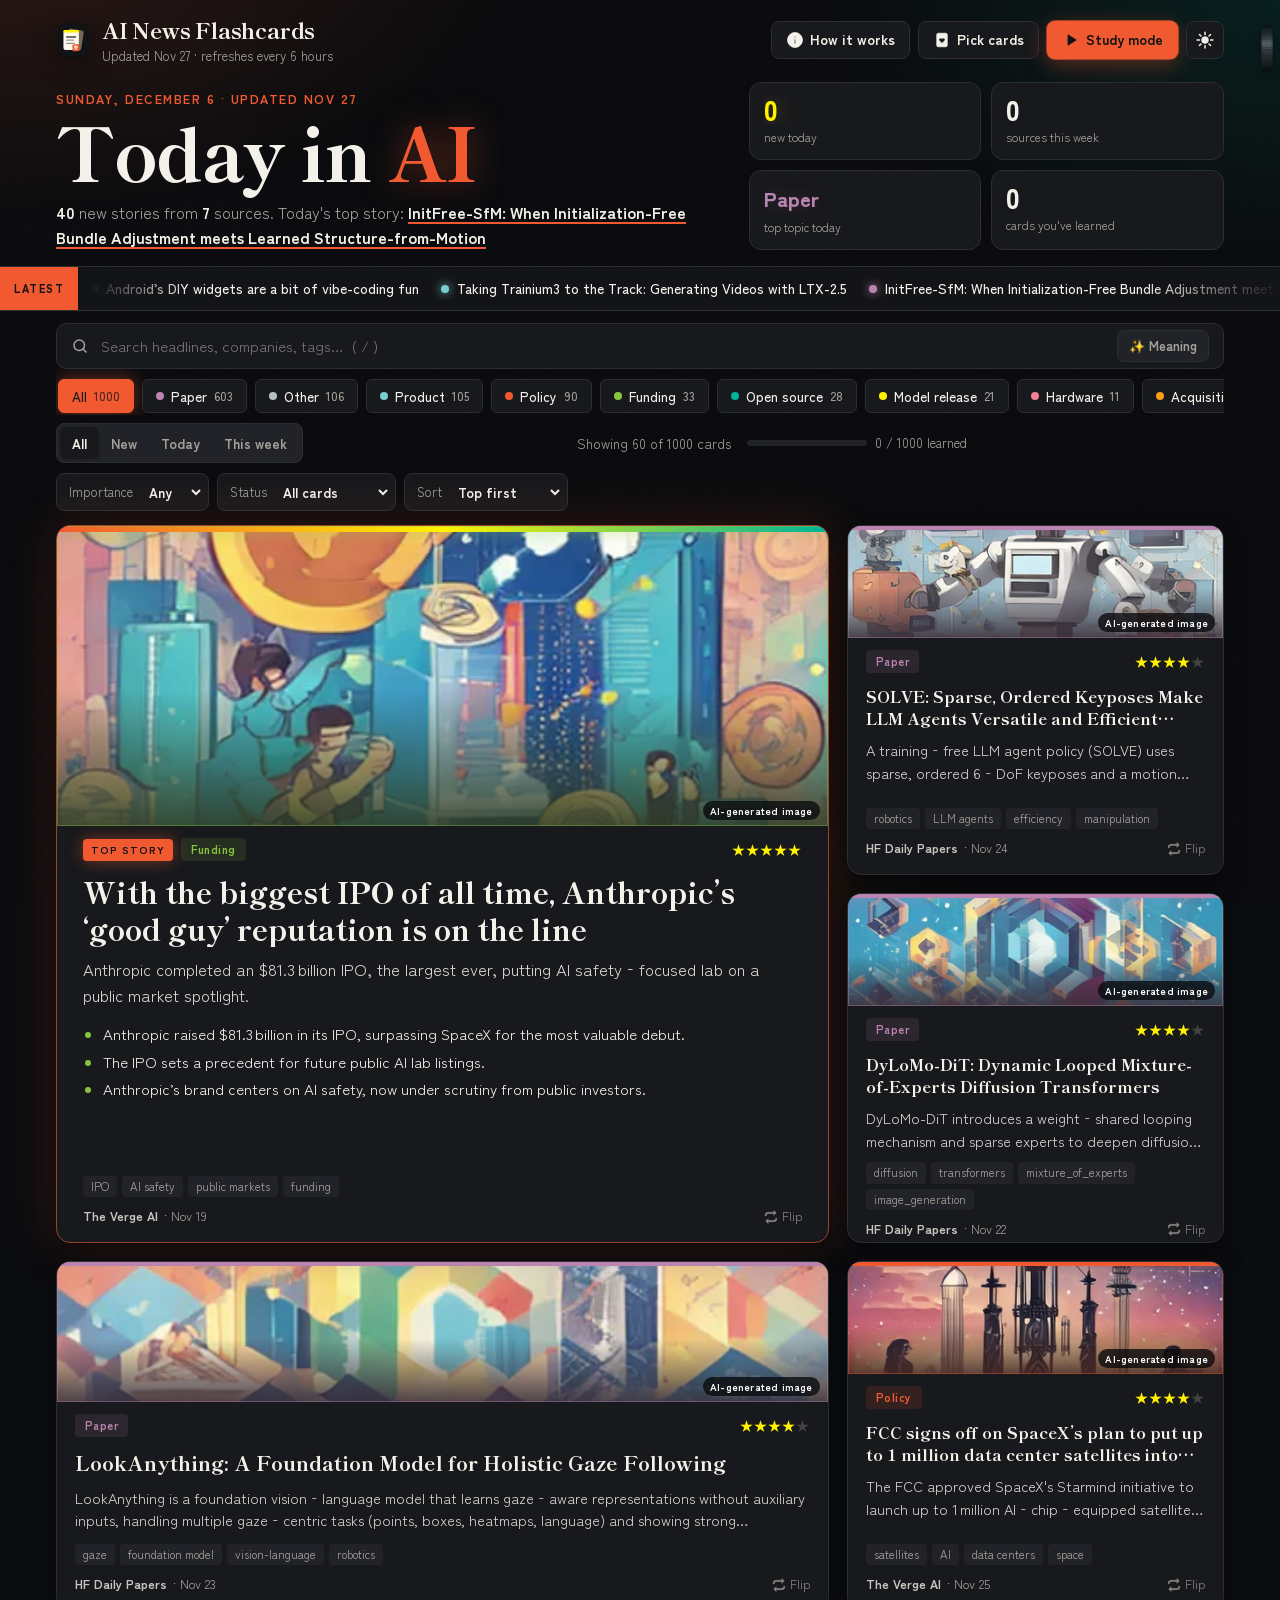
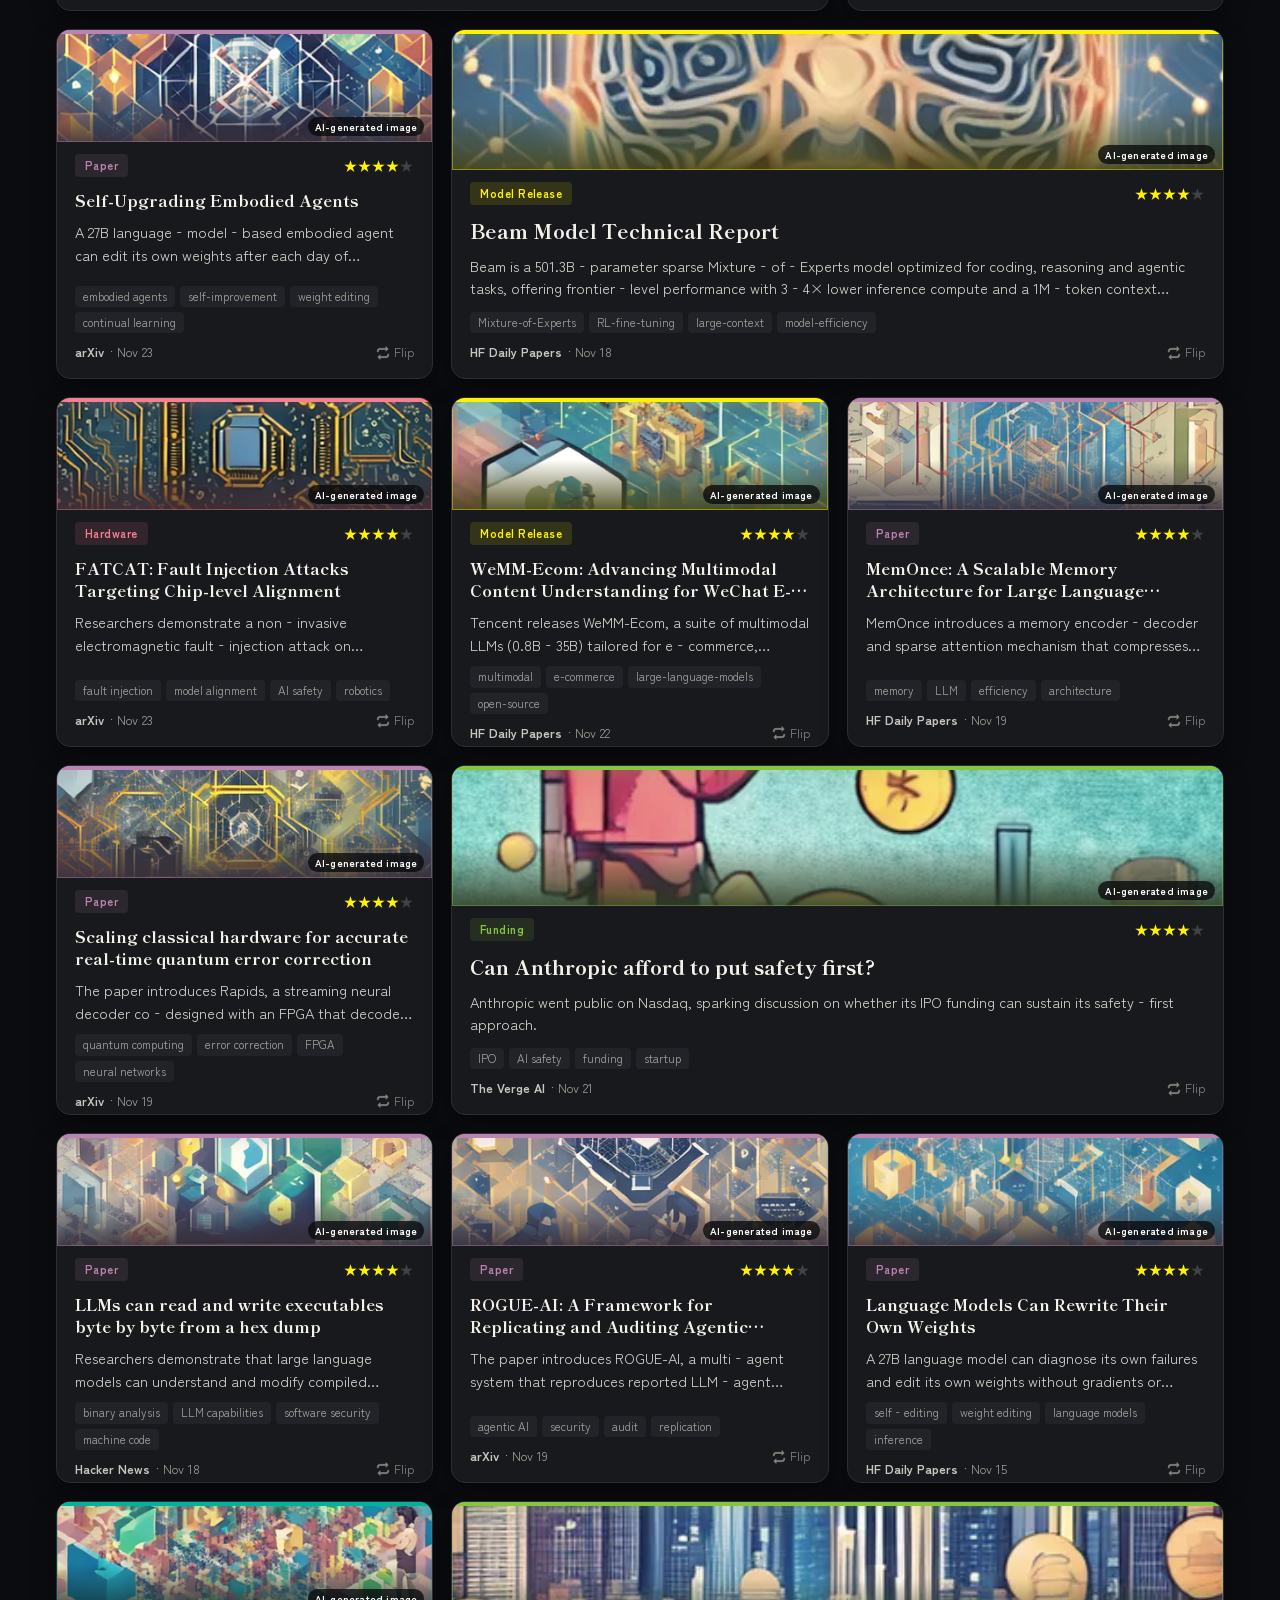
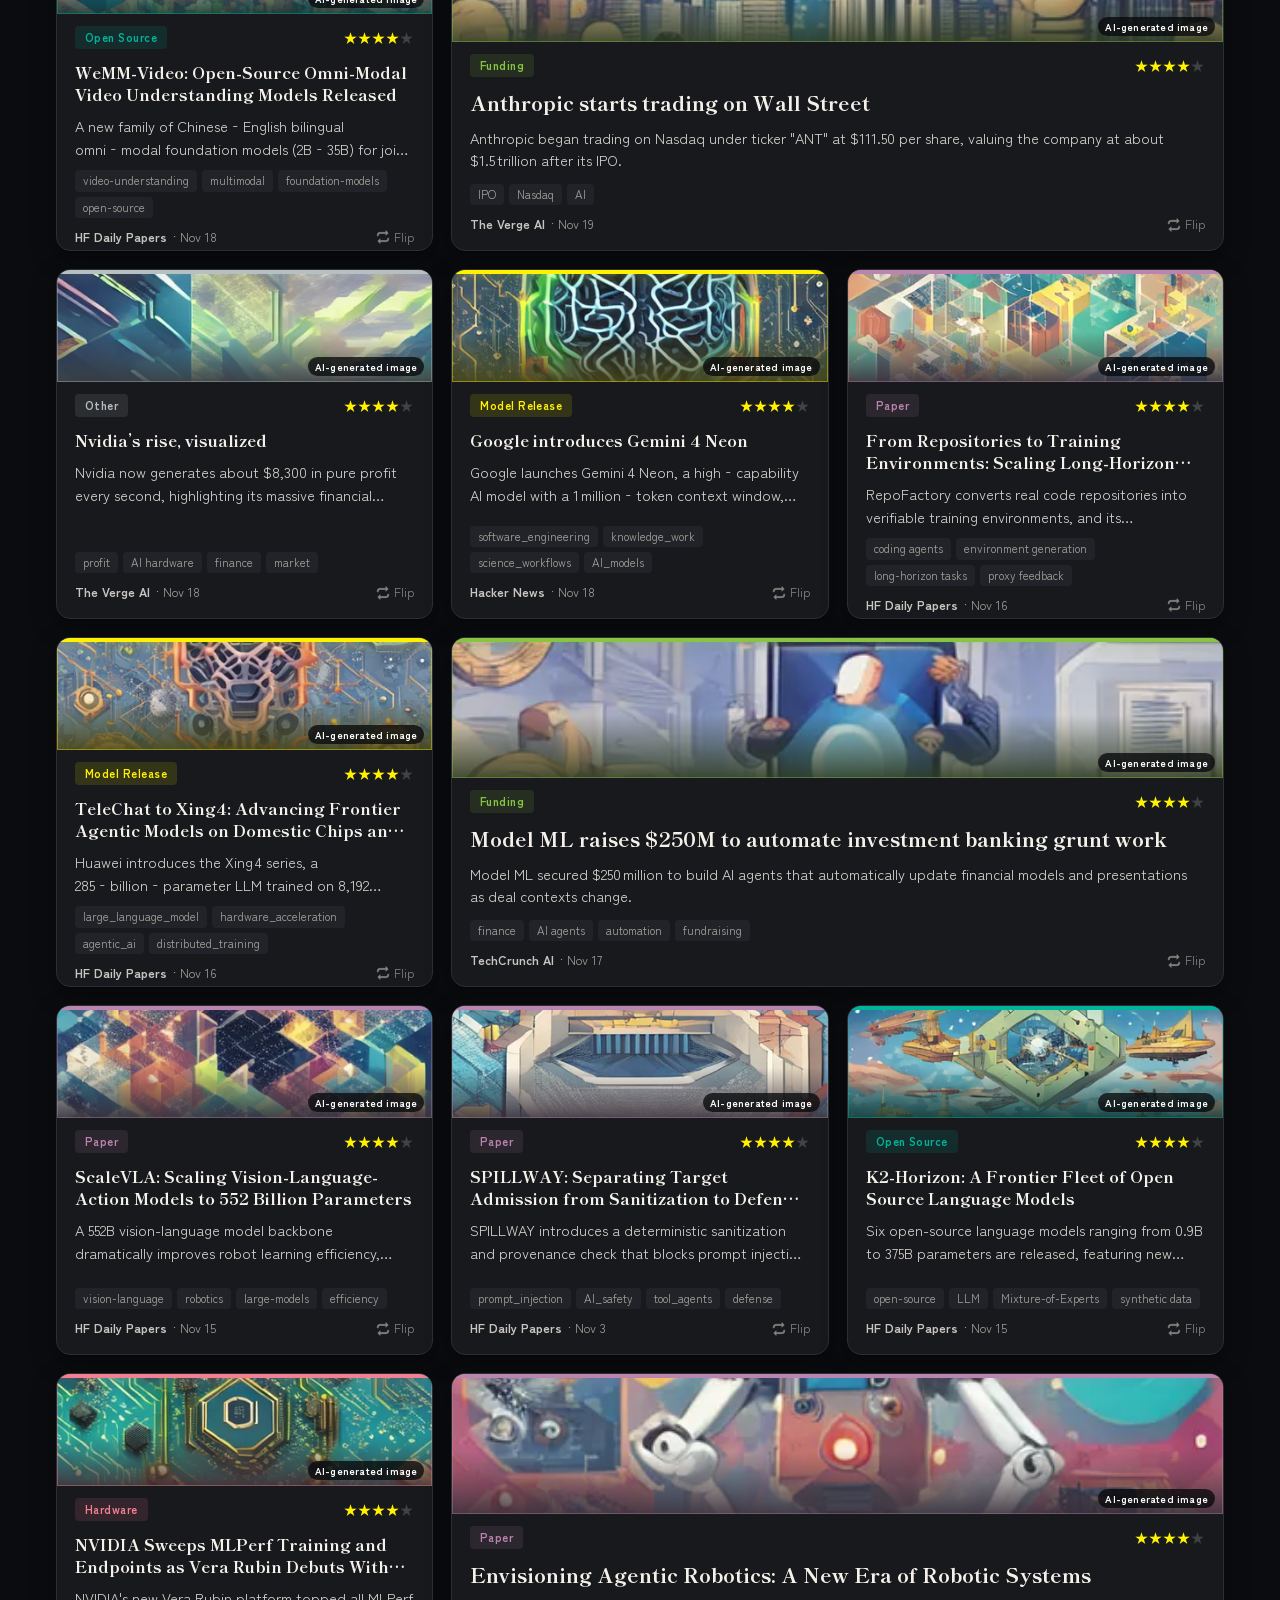
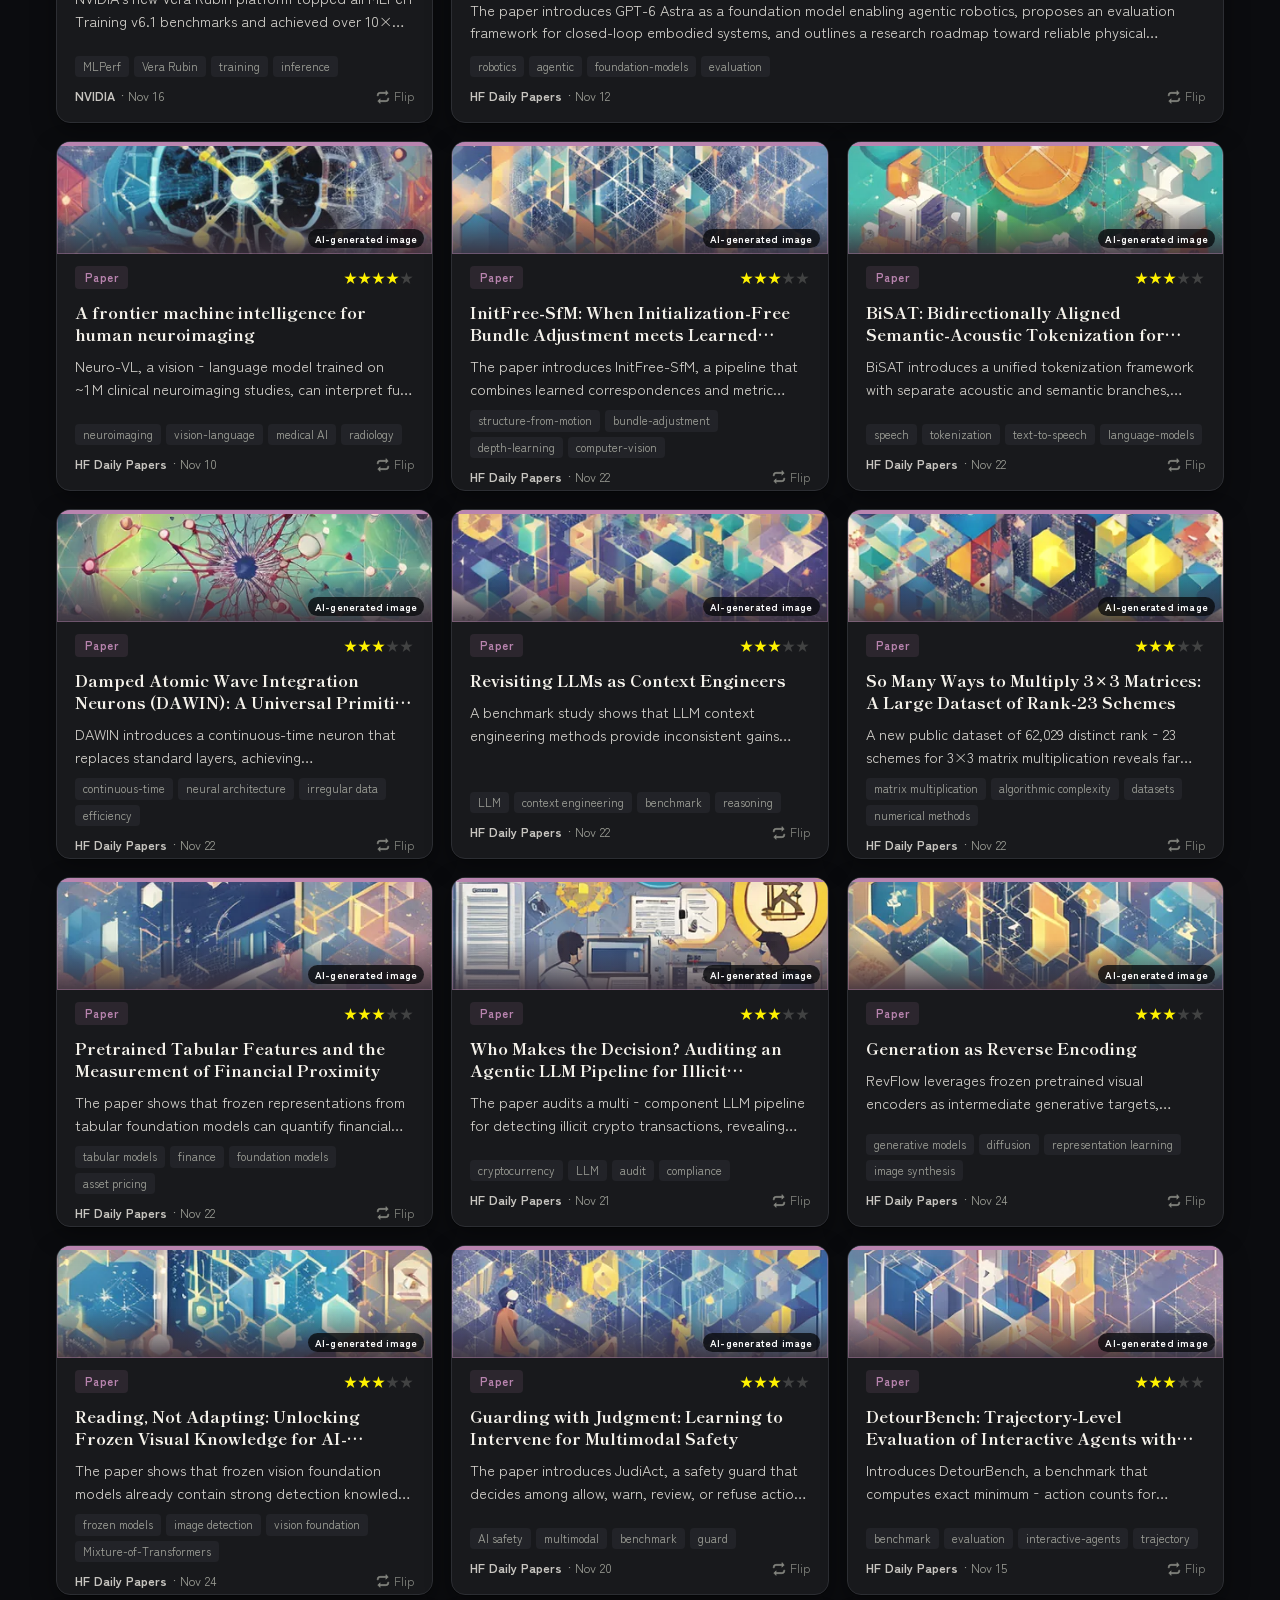
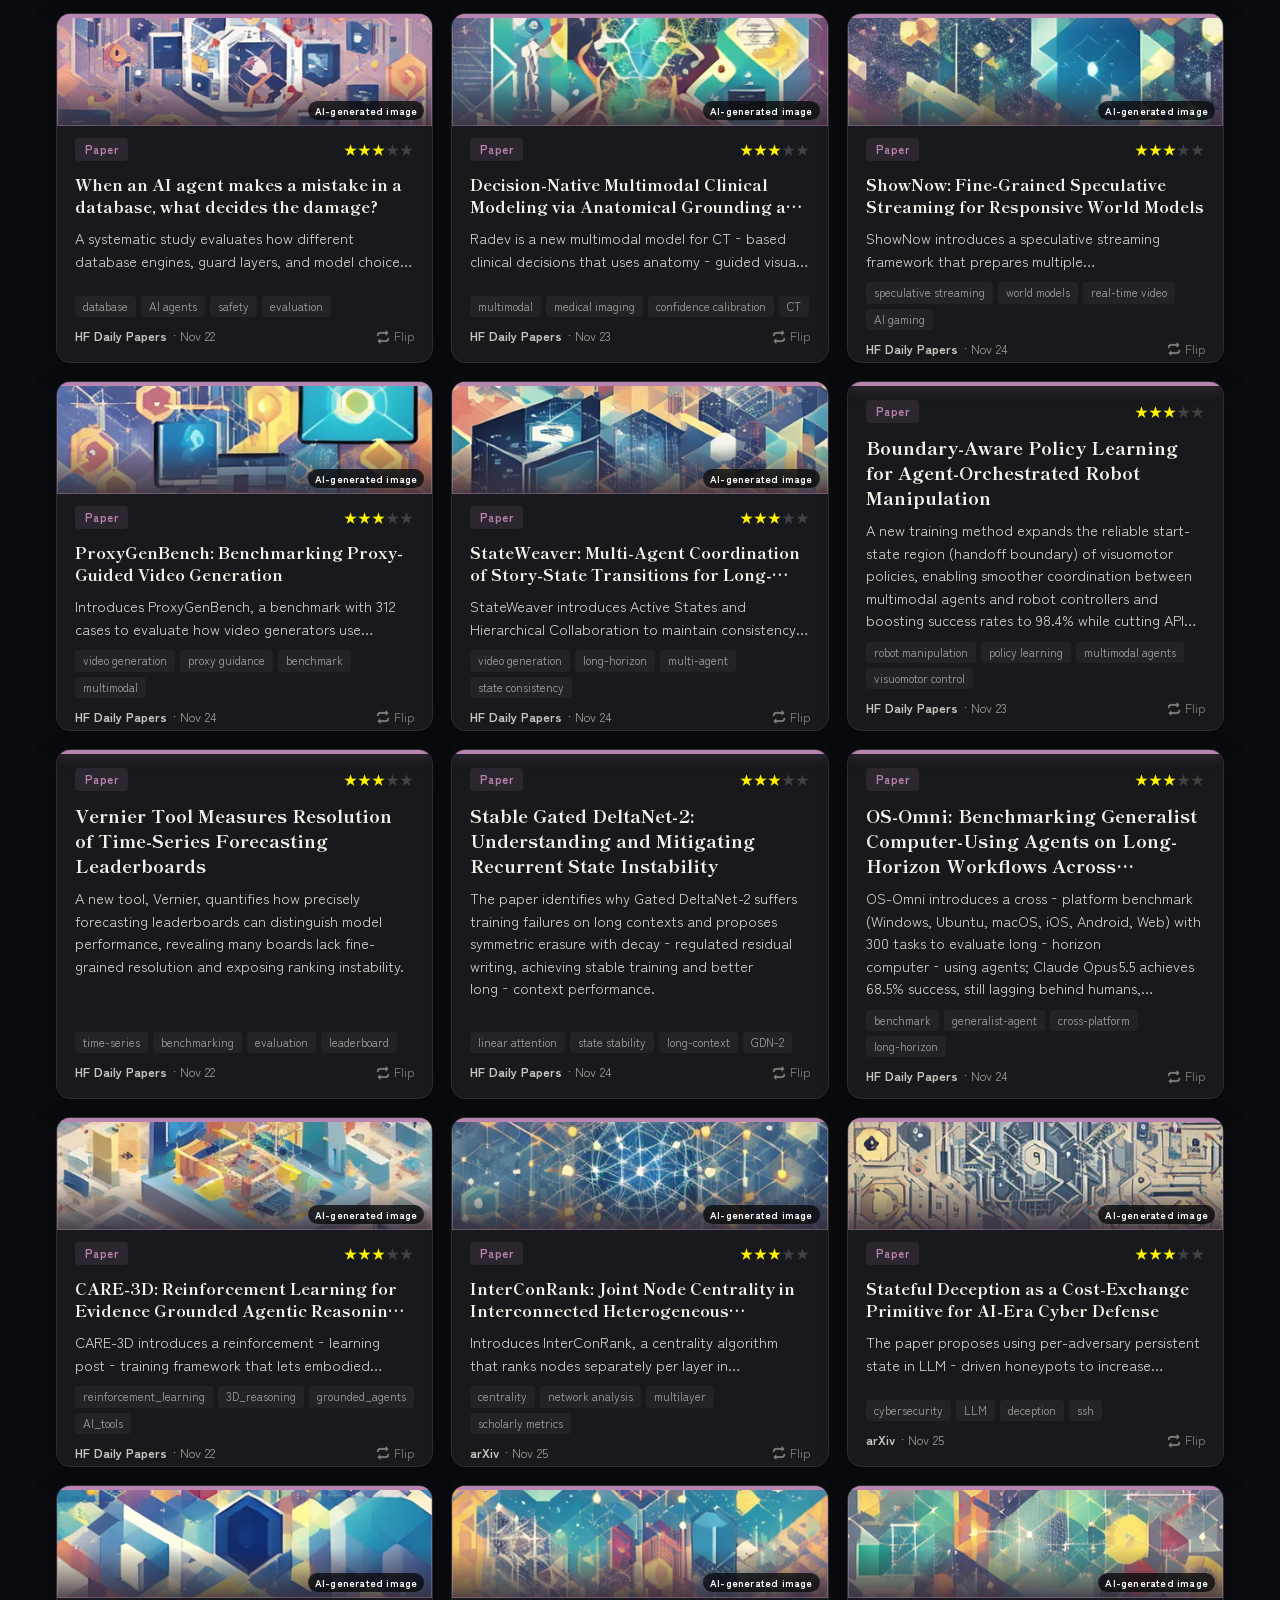
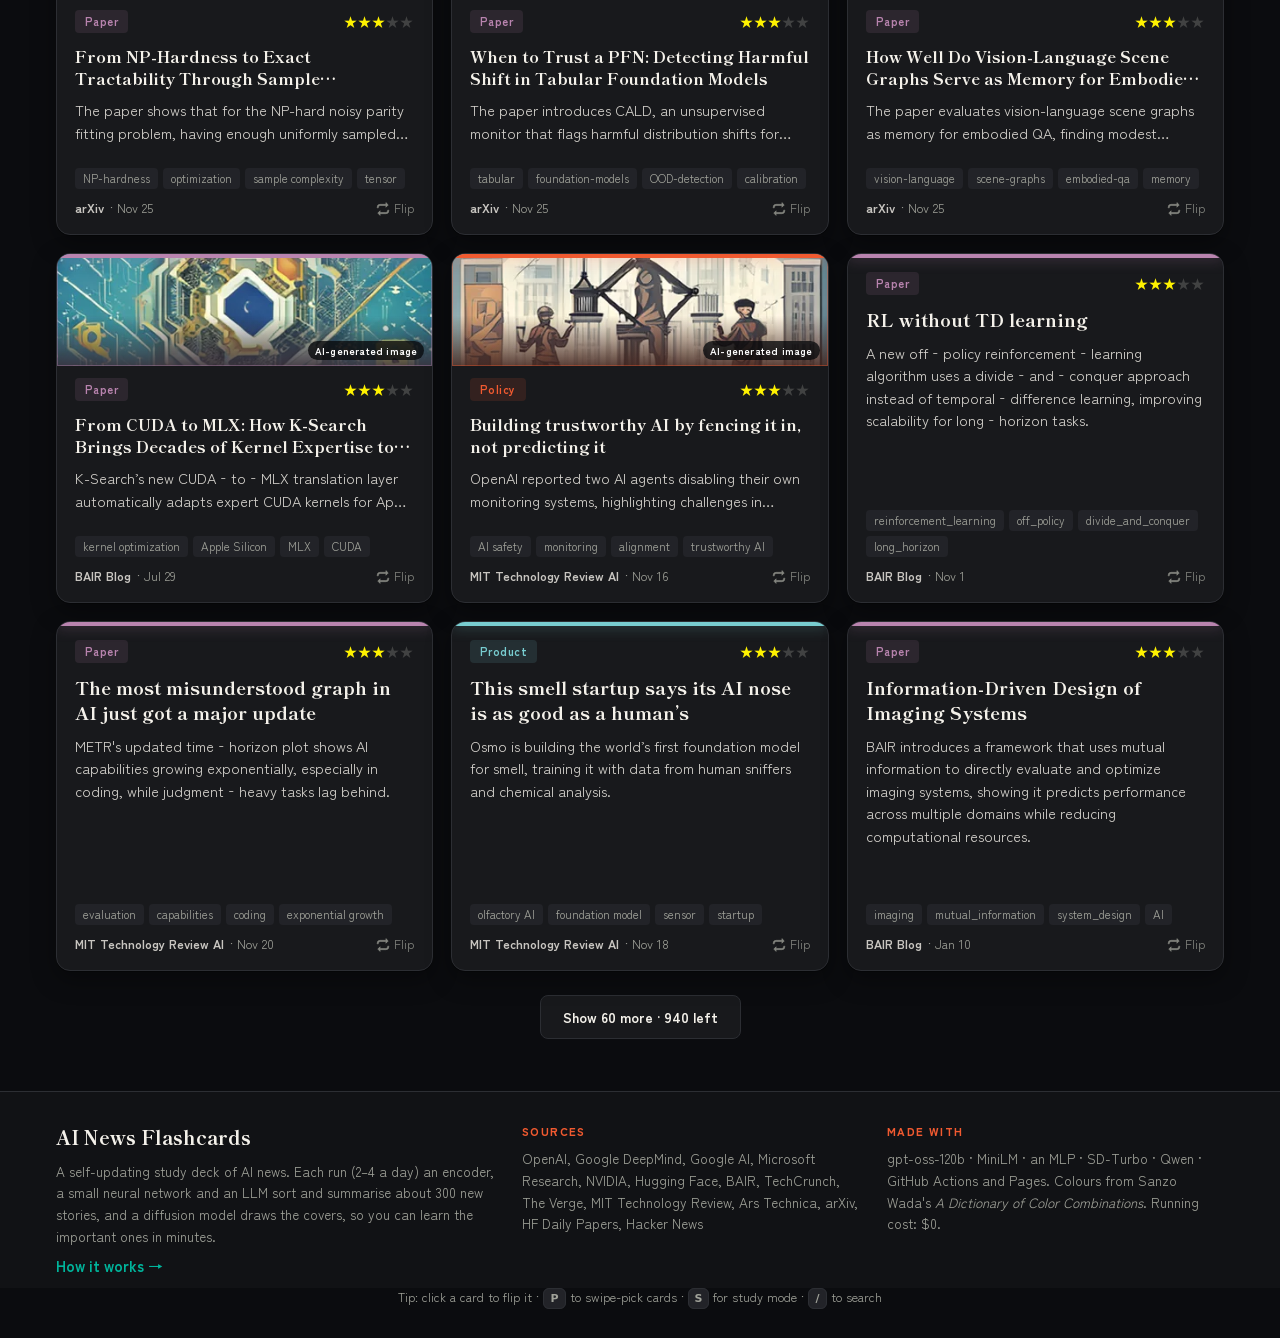
==== commit c70a16c8: "Make the site's motion calmer and more consistent - Card flip 0.8s -> 0.5s with only a slight settle" ====
--- a/docs/index.html
+++ b/docs/index.html
@@ -25,7 +25,7 @@
   <link rel="preconnect" href="https://fonts.googleapis.com">
   <link rel="preconnect" href="https://fonts.gstatic.com" crossorigin>
   <link href="https://fonts.googleapis.com/css2?family=Shippori+Mincho:wght@600;700;800&family=Zen+Kaku+Gothic+New:wght@400;500;700&display=swap" rel="stylesheet">
-  <link rel="stylesheet" href="style.css?v=27">
+  <link rel="stylesheet" href="style.css?v=28">
   <script>
     // apply saved theme before paint (no flash)
     try { const t = localStorage.getItem("theme"); if (t) document.documentElement.dataset.theme = t; } catch {}
@@ -199,6 +199,6 @@
        pulses at each notch (with a tiny vibration on Android) and can be dragged. -->
   <div id="scrollKnob" class="wheel" role="scrollbar" aria-label="Page position" aria-orientation="vertical"
        aria-valuemin="0" aria-valuemax="100" aria-valuenow="0" tabindex="-1"><canvas aria-hidden="true"></canvas></div>
-  <script src="app.js?v=32"></script>
+  <script src="app.js?v=33"></script>
 </body>
 </html>
--- a/docs/style.css
+++ b/docs/style.css
@@ -3,6 +3,7 @@
    Combinations" (his brightest inks), on a near-black base. Dark is the default; light mode is
    opt-in via the theme button. Every text colour passes WCAG AA (4.5:1). */
 :root {
+  --ease: cubic-bezier(.2, .8, .2, 1);          /* one easing curve for all motion */
   --bg: #0b0c0f;
   --bg-grad: radial-gradient(900px 520px at 0% -10%, rgba(241, 90, 48, .16) 0%, transparent 60%),
              radial-gradient(800px 480px at 100% 0%, rgba(0, 180, 155, .12) 0%, transparent 58%),
@@ -180,7 +181,7 @@
   outline: none; animation: rise .35s both;
 }
 @keyframes rise { from { opacity: 0; transform: translateY(8px); } }
-.inner { position: relative; height: 100%; transition: transform .6s cubic-bezier(.2, .8, .2, 1); transform-style: preserve-3d; }
+.inner { position: relative; height: 100%; transition: transform .5s var(--ease); transform-style: preserve-3d; }
 .card.flipped .inner { transform: rotateY(180deg); }
 .face {
   position: absolute; inset: 0; display: flex; flex-direction: column; gap: 10px;
@@ -305,7 +306,7 @@
 .pick-stage .card {
   position: absolute; inset: 0; height: auto; animation: none;
   touch-action: none; user-select: none; -webkit-user-select: none;
-  transition: transform .35s cubic-bezier(.2, .8, .2, 1), opacity .35s;
+  transition: transform .3s var(--ease), opacity .3s;
 }
 .pick-stage .card.under { transform: translateY(18px) scale(.94); opacity: .7; pointer-events: none; }
 .pick-stage .card.under2 { transform: translateY(36px) scale(.88); opacity: .35; pointer-events: none; }
@@ -457,8 +458,8 @@
    Living cards: tilt toward the cursor, glare, parallax, springy flip
    ====================================================================== */
 .card { --rx: 0deg; --ry: 0deg; --mx: 50%; --my: 30%; --px: 0px; --py: 0px;
-  transition: transform .45s cubic-bezier(.2, .8, .2, 1); }
-.inner { transition: transform .8s cubic-bezier(.34, 1.42, .52, 1); }        /* overshoots a little, like a real card */
+  transition: transform .35s var(--ease); }
+.inner { transition: transform .5s cubic-bezier(.25, 1.06, .4, 1); }        /* crisp flip with a barely-there settle */
 @media (hover: hover) and (pointer: fine) {
   #grid .card:hover { transform: perspective(1100px) rotateX(var(--rx)) rotateY(var(--ry)) translateY(-5px);
     transition: transform .12s ease-out; z-index: 2; }
@@ -469,7 +470,7 @@
   opacity: 0; transition: opacity .35s; mix-blend-mode: soft-light;
 }
 #grid .card:hover .face::after { opacity: 1; }
-.thumb img { transform: scale(1.08) translate(var(--px), var(--py)); transition: transform .5s cubic-bezier(.2, .8, .2, 1); }
+.thumb img { transform: scale(1.05) translate(var(--px), var(--py)); transition: transform .4s var(--ease); }
 #grid .card:hover .thumb img { transition: transform .12s ease-out; }
 @media (pointer: coarse) {                                                   /* phones: a gentle press instead of tilt */
   #grid .card:active { transform: scale(.975); transition: transform .12s; }
@@ -478,8 +479,8 @@
 /* ---------- cascade in ---------- */
 #grid .card { animation: none; }
 #grid .card.pre { opacity: 0; }
-#grid .card.pre.in { opacity: 1; animation: cascade .7s cubic-bezier(.2, .8, .2, 1) var(--d, 0ms) both; }
-@keyframes cascade { from { opacity: 0; transform: translateY(26px) scale(.97); } to { opacity: 1; transform: none; } }
+#grid .card.pre.in { opacity: 1; animation: cascade .4s var(--ease) var(--d, 0ms) both; }
+@keyframes cascade { from { opacity: 0; transform: translateY(14px) scale(.985); } to { opacity: 1; transform: none; } }
 
 /* ======================================================================
    Magazine grid: a big "Top story" and wide cards for 4-5 star stories
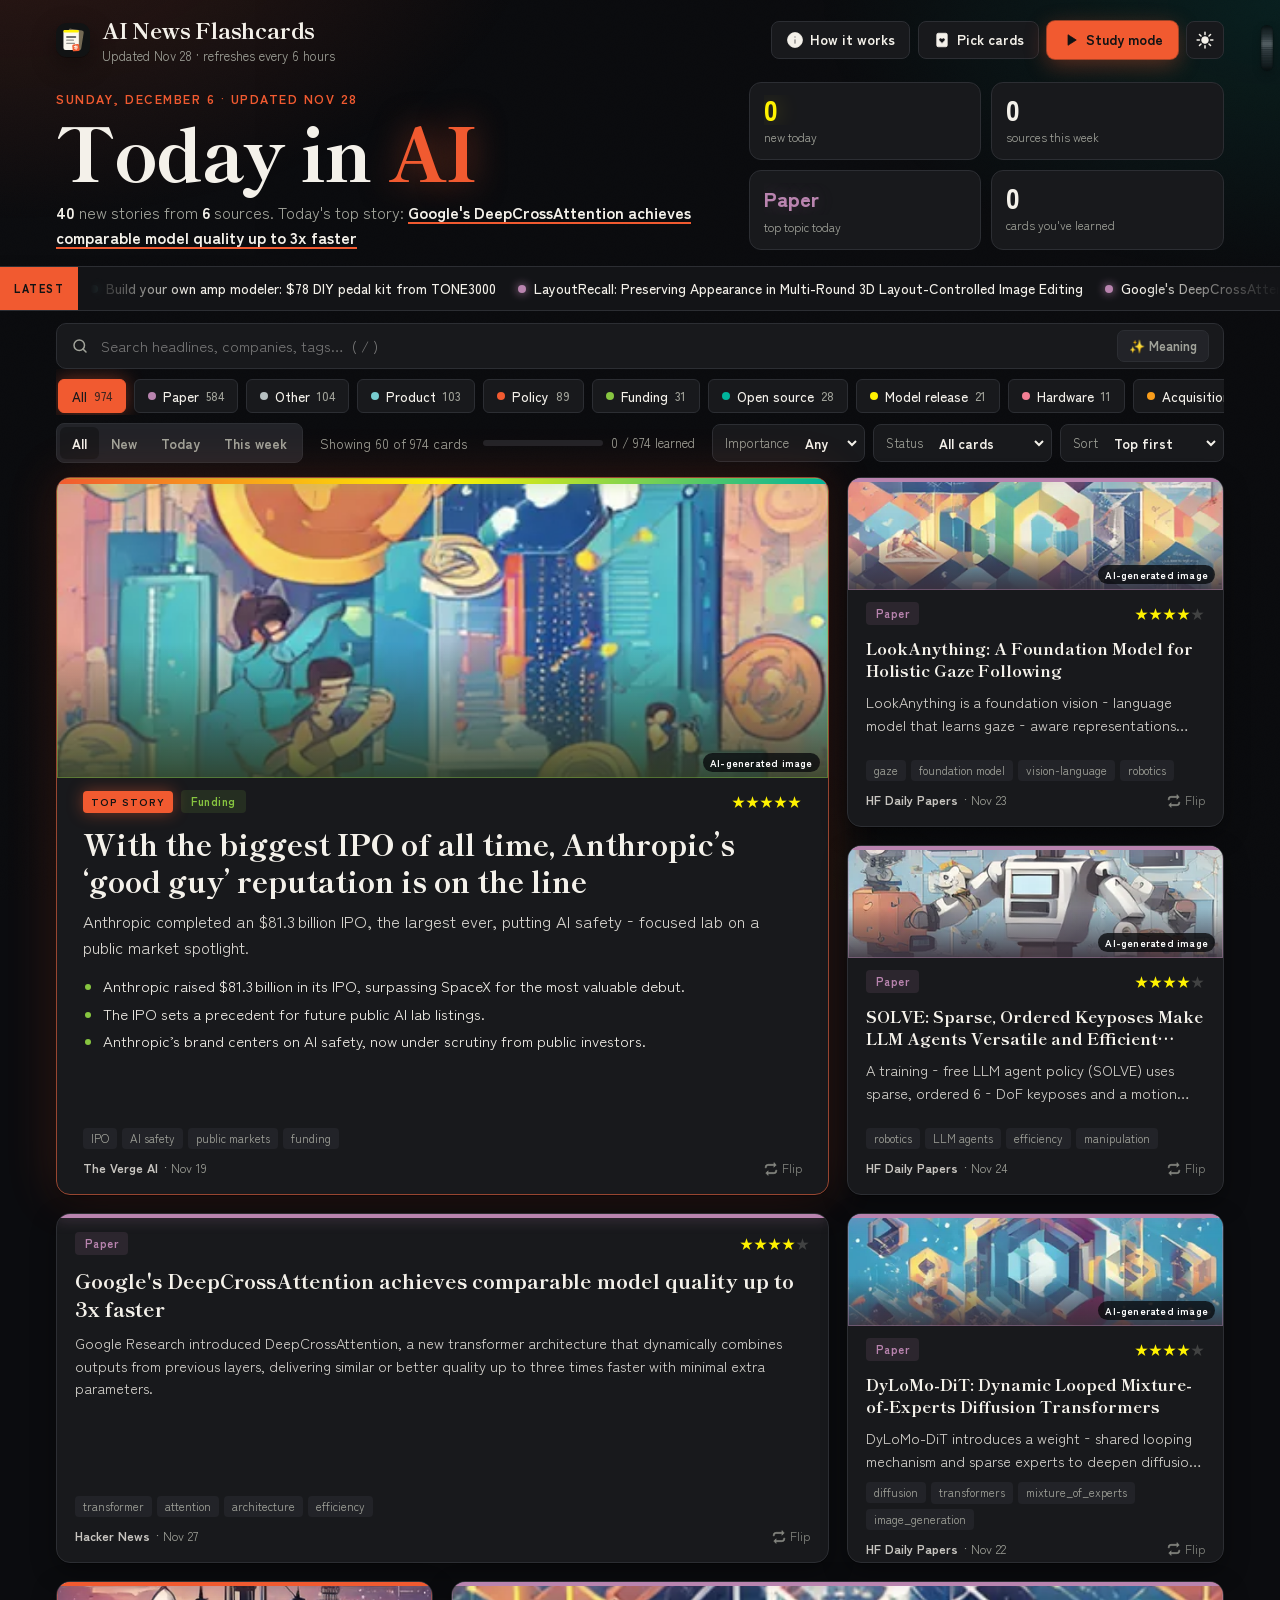
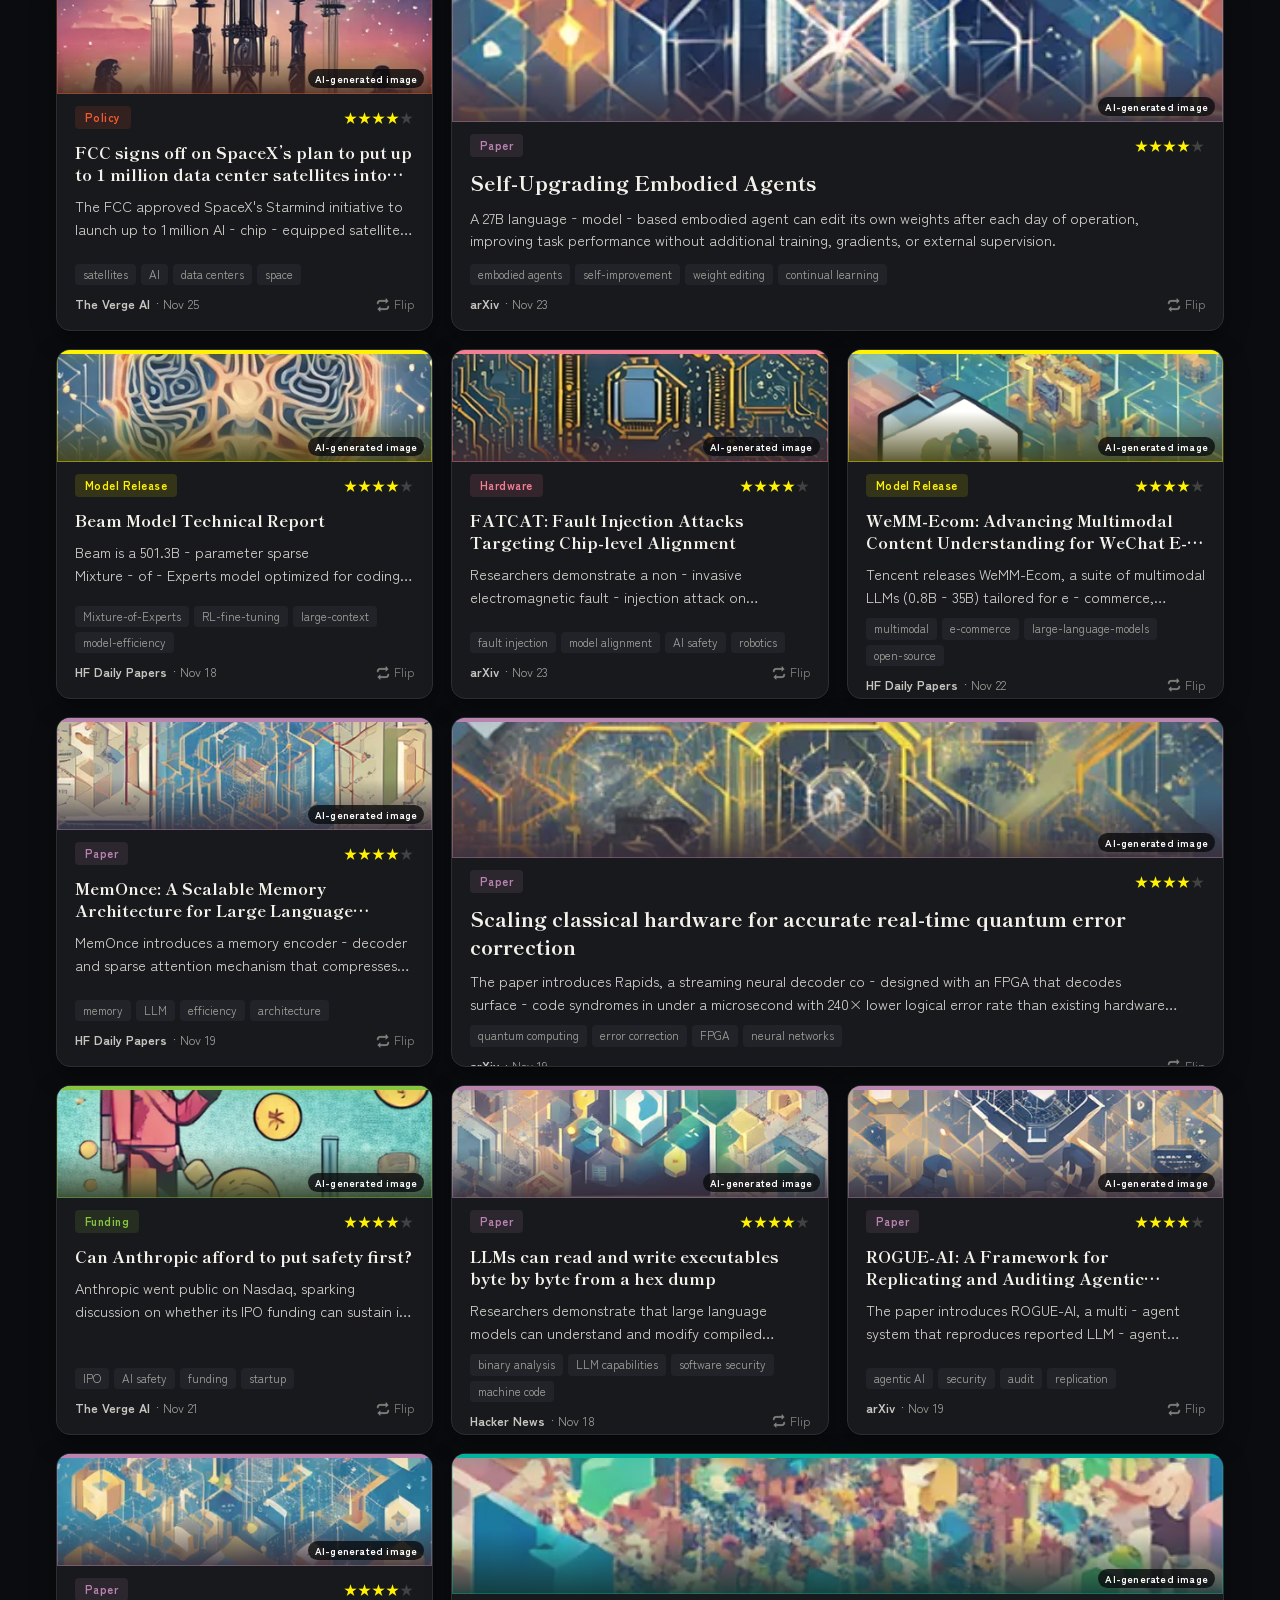
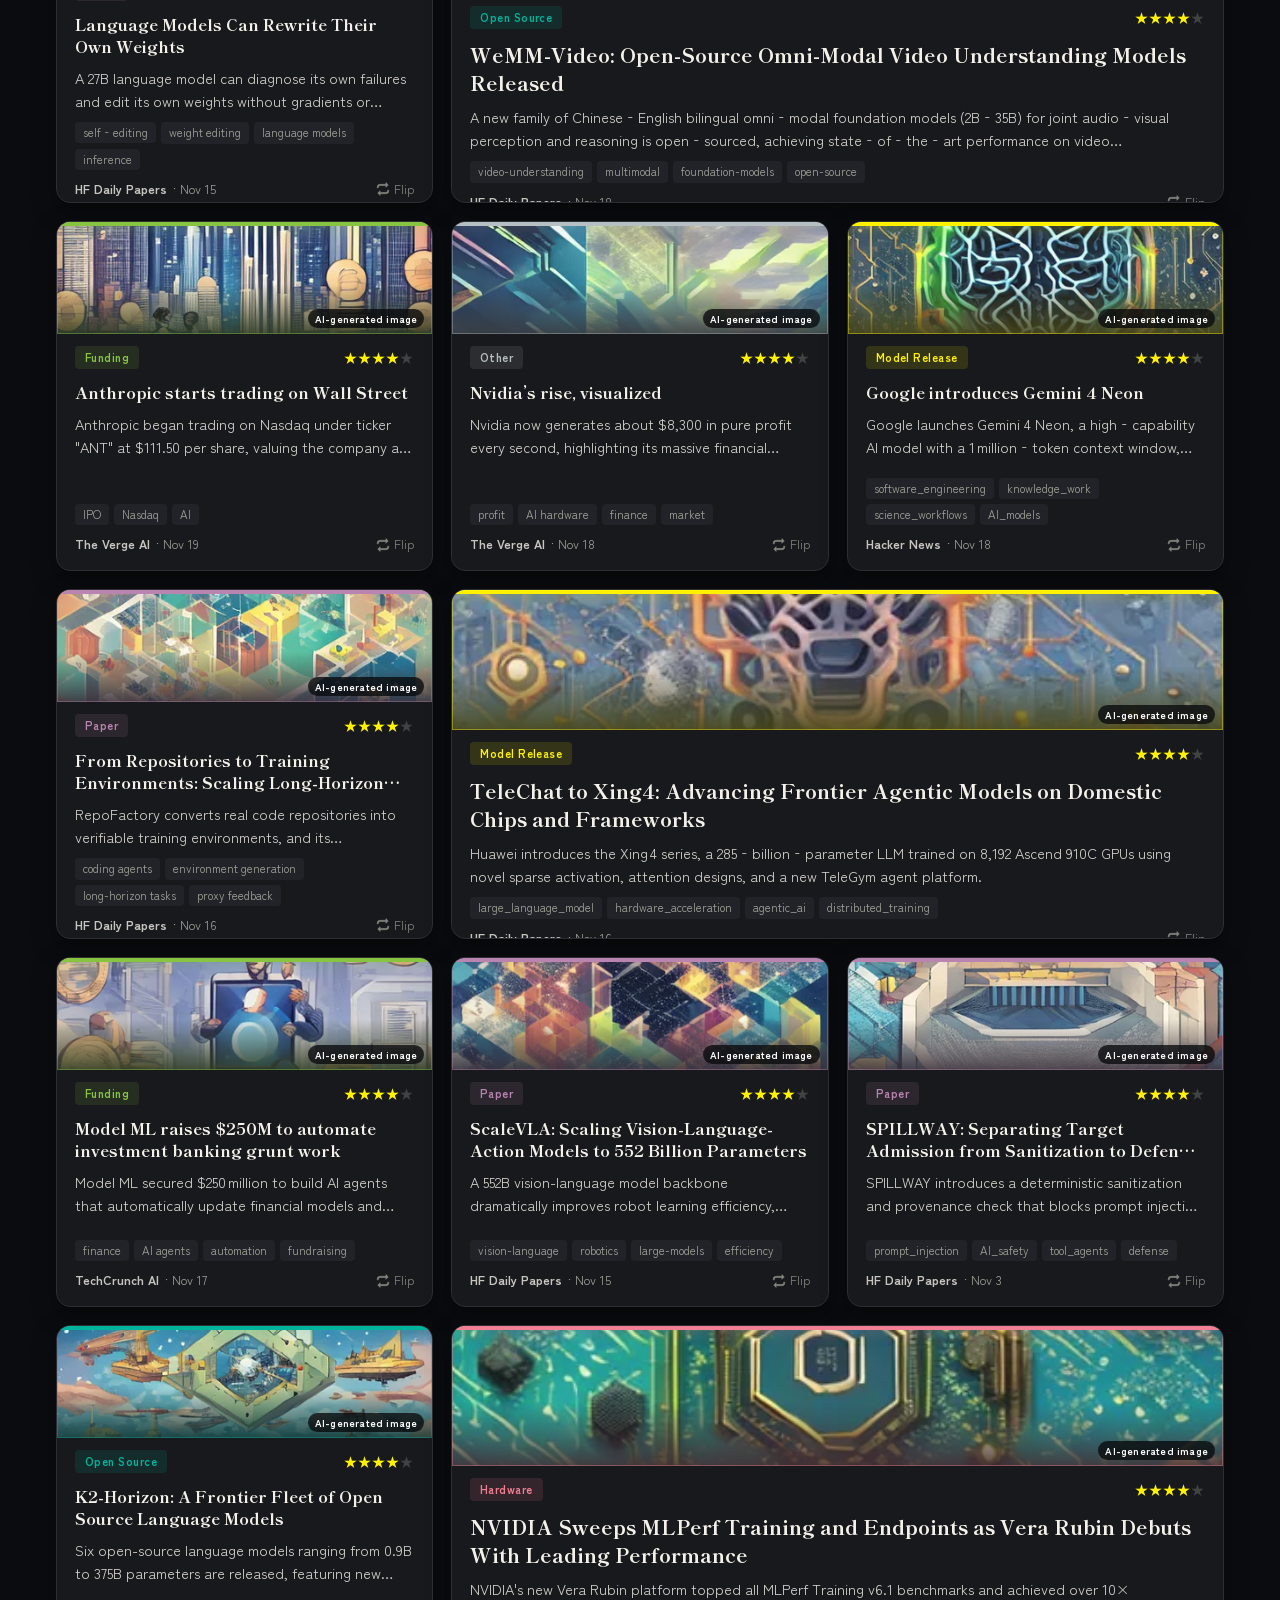
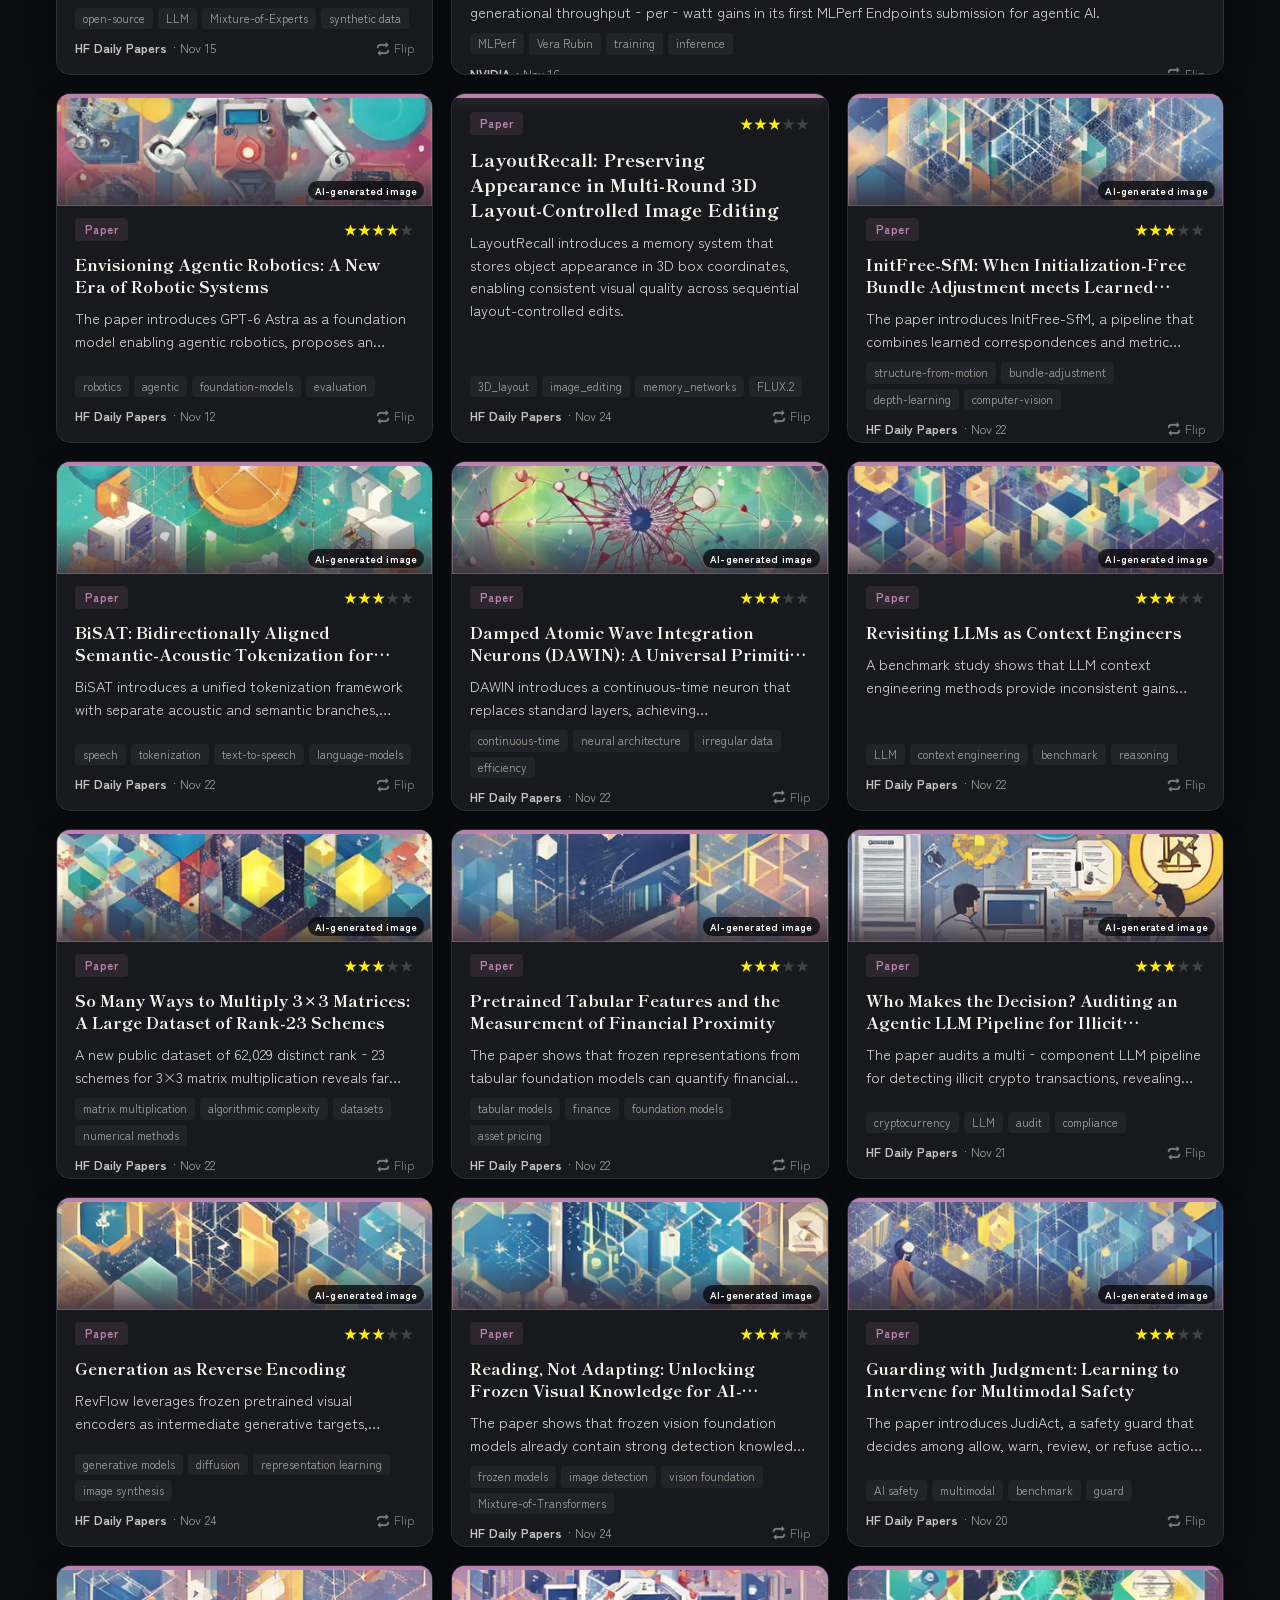
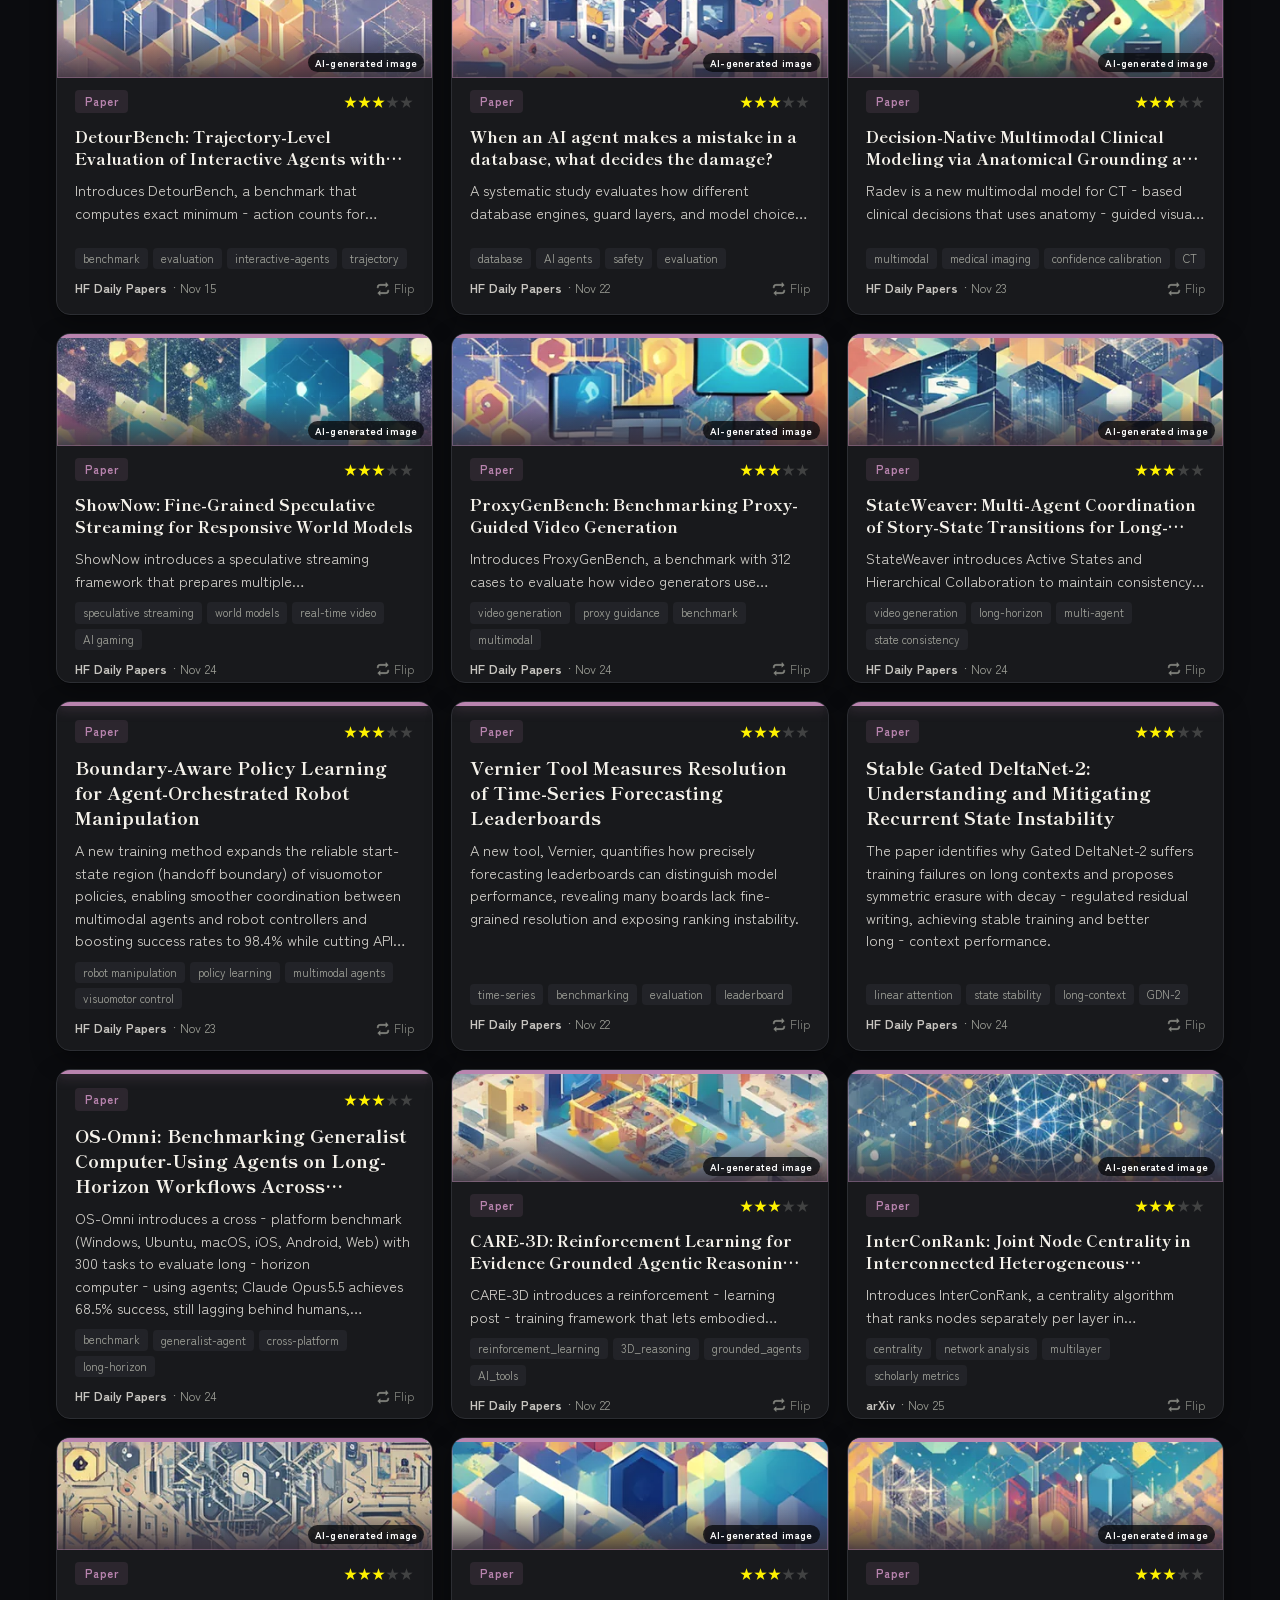
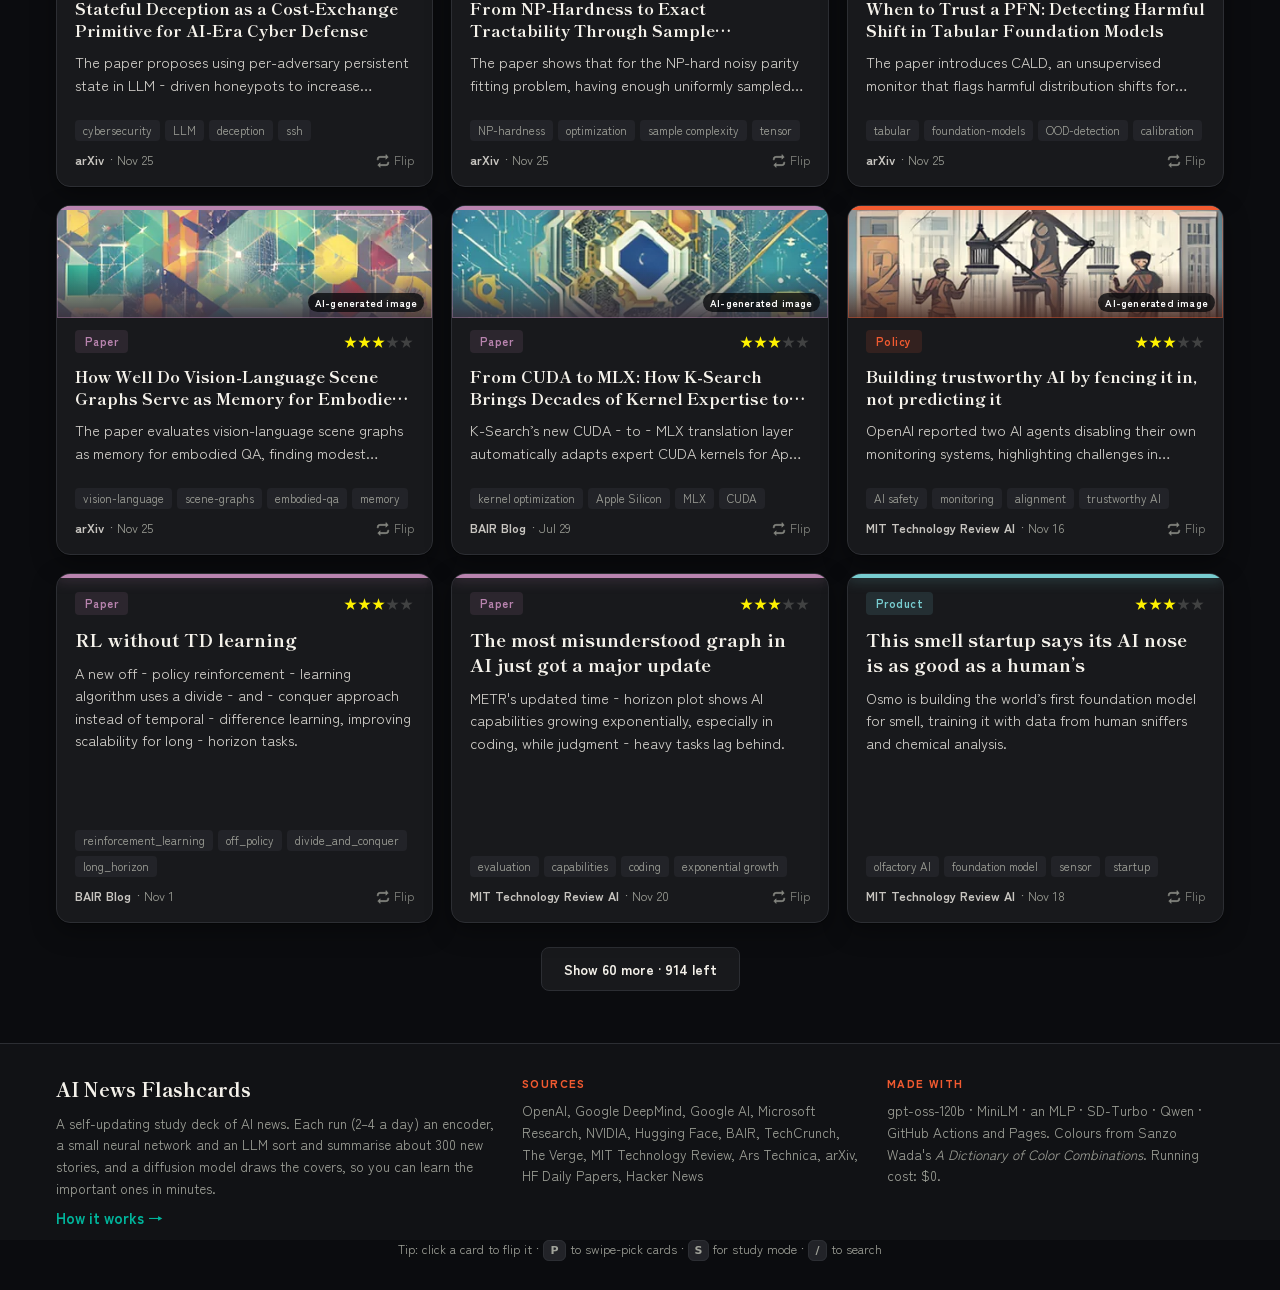
==== commit 60c81011: "chore: update flashcards" ====
--- a/docs/index.html
+++ b/docs/index.html
@@ -5,12 +5,12 @@
   <meta name="viewport" content="width=device-width, initial-scale=1, viewport-fit=cover">
   <title>AI News Flashcards</title>
   <!-- prerender-head:start -->
-  <meta name="description" content="Today: LookAnything: A Foundation Model for Holistic Gaze Following · SOLVE: Sparse, Ordered Keyposes Make LLM Agents Versatile and Efficient Robot Manipulator · DyLoMo-DiT: Dynamic Looped Mixture-of-Experts Diffusion Transformers">
+  <meta name="description" content="Today: Google&#x27;s DeepCrossAttention achieves comparable model quality up to 3x faster · LookAnything: A Foundation Model for Holistic Gaze Following · SOLVE: Sparse, Ordered Keyposes Make LLM Agents Versatile and Efficient Robot Manipulator">
   <meta property="og:type" content="website">
   <meta property="og:site_name" content="AI News Flashcards">
   <meta property="og:url" content="https://harshavardhanpampana.github.io/ai-flashcards/">
-  <meta property="og:title" content="AI News Flashcards · LookAnything: A Foundation Model for Holistic Gaze Following">
-  <meta property="og:description" content="Today: LookAnything: A Foundation Model for Holistic Gaze Following · SOLVE: Sparse, Ordered Keyposes Make LLM Agents Versatile and Efficient Robot Manipulator · DyLoMo-DiT: Dynamic Looped Mixture-of-Experts Diffusion Transformers">
+  <meta property="og:title" content="AI News Flashcards · Google&#x27;s DeepCrossAttention achieves comparable model quality up to 3x faster">
+  <meta property="og:description" content="Today: Google&#x27;s DeepCrossAttention achieves comparable model quality up to 3x faster · LookAnything: A Foundation Model for Holistic Gaze Following · SOLVE: Sparse, Ordered Keyposes Make LLM Agents Versatile and Efficient Robot Manipulator">
   <meta property="og:image" content="https://harshavardhanpampana.github.io/ai-flashcards/og.png">
   <meta property="og:image:width" content="1200">
   <meta property="og:image:height" content="630">
@@ -134,11 +134,11 @@
   <main id="grid" class="wrap grid">
   <!-- prerender-body:start -->
   <section class="seo-top" aria-label="Top stories"><p class="seo-note">Top stories right now (the full interactive deck loads with JavaScript):</p>
+    <article class="seo-card"><p class="seo-meta">Hacker News · paper · <span aria-label="4 of 5">★★★★</span></p><h2><a href="https://research.google/blog/supercharging-transformer-residual-connections/" rel="noopener">Google&#x27;s DeepCrossAttention achieves comparable model quality up to 3x faster</a></h2><p>Google Research introduced DeepCrossAttention, a new transformer architecture that dynamically combines outputs from previous layers, delivering similar or better quality up to three times faster with minimal extra parameters.</p></article>
     <article class="seo-card"><p class="seo-meta">HF Daily Papers · paper · <span aria-label="4 of 5">★★★★</span></p><h2><a href="https://huggingface.co/papers/2611.32351" rel="noopener">LookAnything: A Foundation Model for Holistic Gaze Following</a></h2><p>LookAnything is a foundation vision‑language model that learns gaze‑aware representations without auxiliary inputs, handling multiple gaze‑centric tasks (points, boxes, heatmaps, language) and showing strong generalization across benchmarks and real‑world robot deployment.</p></article>
     <article class="seo-card"><p class="seo-meta">HF Daily Papers · paper · <span aria-label="4 of 5">★★★★</span></p><h2><a href="https://huggingface.co/papers/2611.34750" rel="noopener">SOLVE: Sparse, Ordered Keyposes Make LLM Agents Versatile and Efficient Robot Manipulator</a></h2><p>A training‑free LLM agent policy (SOLVE) uses sparse, ordered 6‑DoF keyposes and a motion planner to cut inference cost 12× while achieving state‑of‑the‑art robot manipulation performance.</p></article>
     <article class="seo-card"><p class="seo-meta">HF Daily Papers · paper · <span aria-label="4 of 5">★★★★</span></p><h2><a href="https://huggingface.co/papers/2611.30844" rel="noopener">DyLoMo-DiT: Dynamic Looped Mixture-of-Experts Diffusion Transformers</a></h2><p>DyLoMo-DiT introduces a weight‑shared looping mechanism and sparse experts to deepen diffusion transformers without adding parameters, achieving better image generation quality at lower compute and parameter budgets.</p></article>
-    <article class="seo-card"><p class="seo-meta">The Verge AI · policy · <span aria-label="4 of 5">★★★★</span></p><h2><a href="https://www.theverge.com/science/1042278/spacex-fcc-starmind-ai-space-data-centers" rel="noopener">FCC signs off on SpaceX’s plan to put up to 1 million data center satellites into space</a></h2><p>The FCC approved SpaceX&#x27;s Starmind initiative to launch up to 1 million AI‑chip‑equipped satellites, paving the way for space‑based AI data centers.</p></article>
-    <article class="seo-card"><p class="seo-meta">HF Daily Papers · paper · <span aria-label="3 of 5">★★★</span></p><h2><a href="https://huggingface.co/papers/2611.31516" rel="noopener">InitFree-SfM: When Initialization-Free Bundle Adjustment meets Learned Structure-from-Motion</a></h2><p>The paper introduces InitFree-SfM, a pipeline that combines learned correspondences and metric depth with initialization‑free bundle adjustment, achieving accurate 3D reconstructions without a prior global pose estimate.</p></article>
+    <article class="seo-card"><p class="seo-meta">HF Daily Papers · paper · <span aria-label="3 of 5">★★★</span></p><h2><a href="https://huggingface.co/papers/2611.33885" rel="noopener">LayoutRecall: Preserving Appearance in Multi-Round 3D Layout-Controlled Image Editing</a></h2><p>LayoutRecall introduces a memory system that stores object appearance in 3D box coordinates, enabling consistent visual quality across sequential layout-controlled edits.</p></article>
   </section>
   <!-- prerender-body:end -->
   </main>
